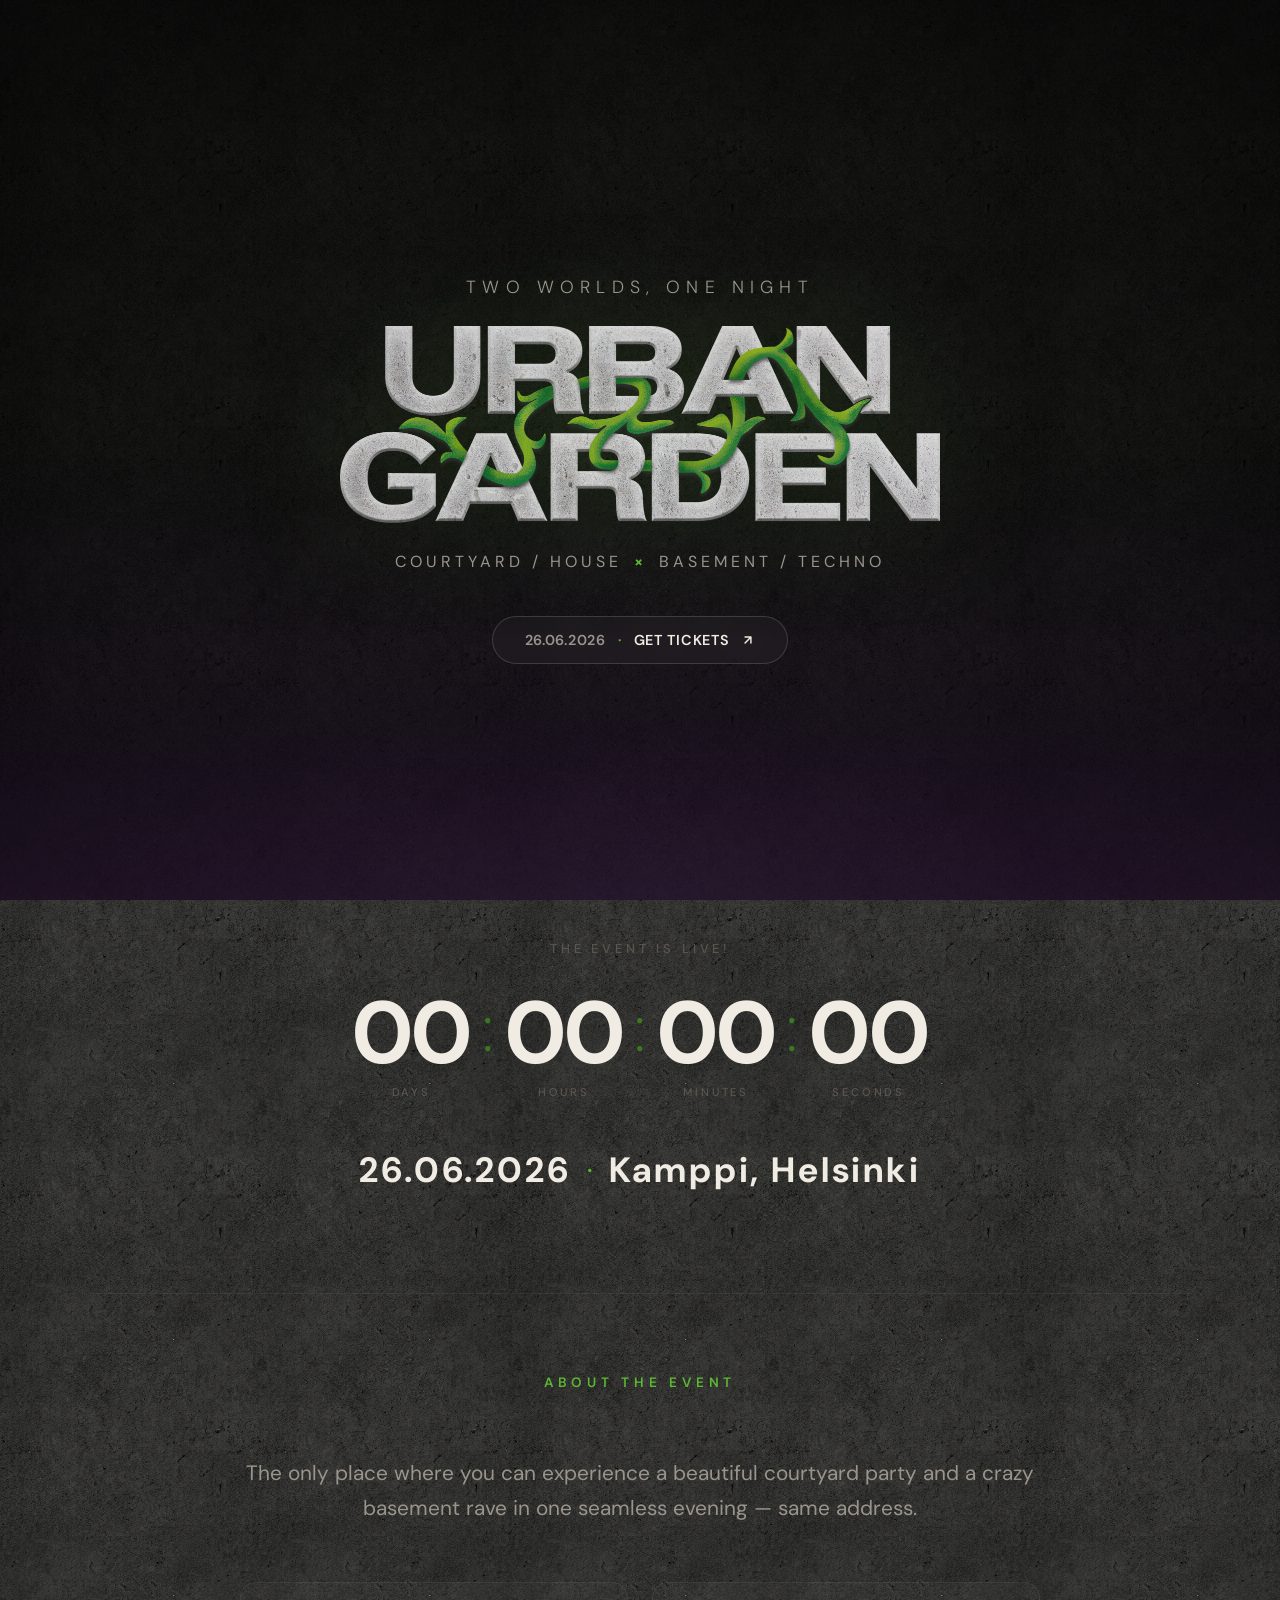
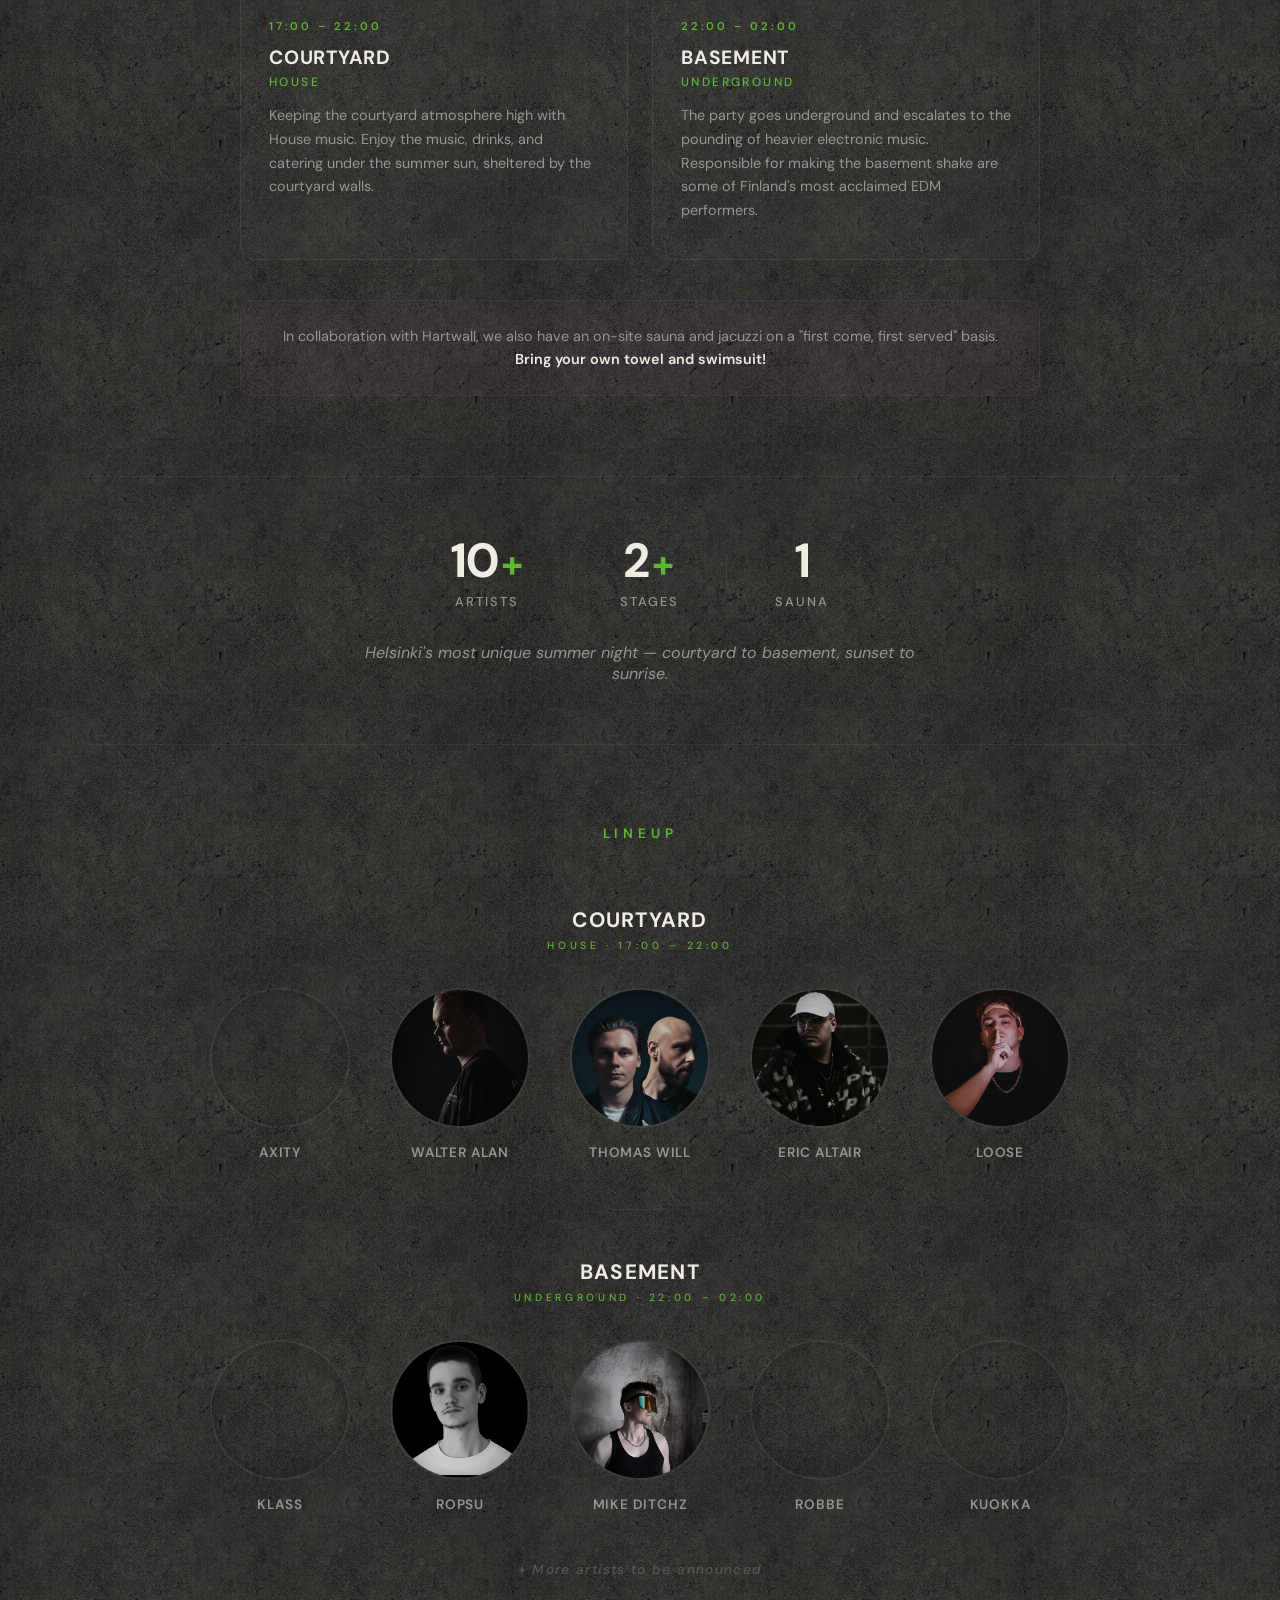
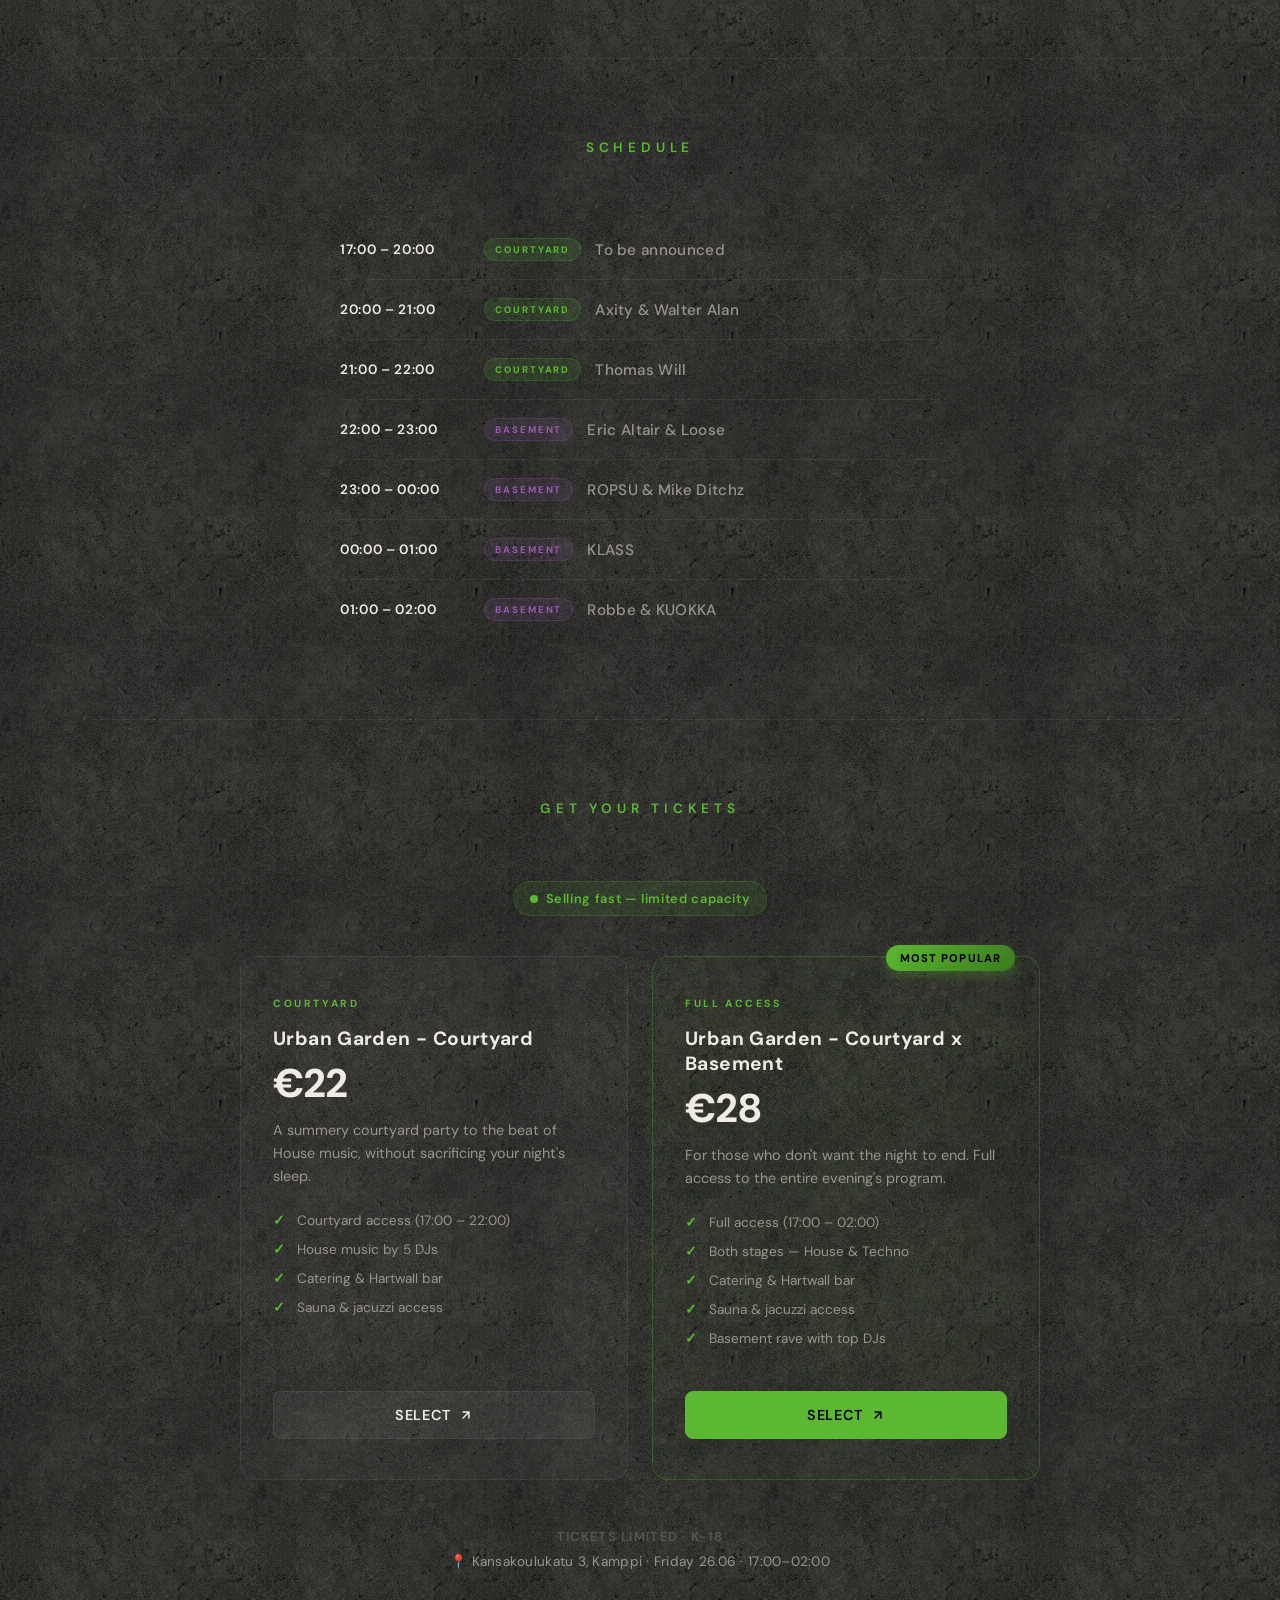
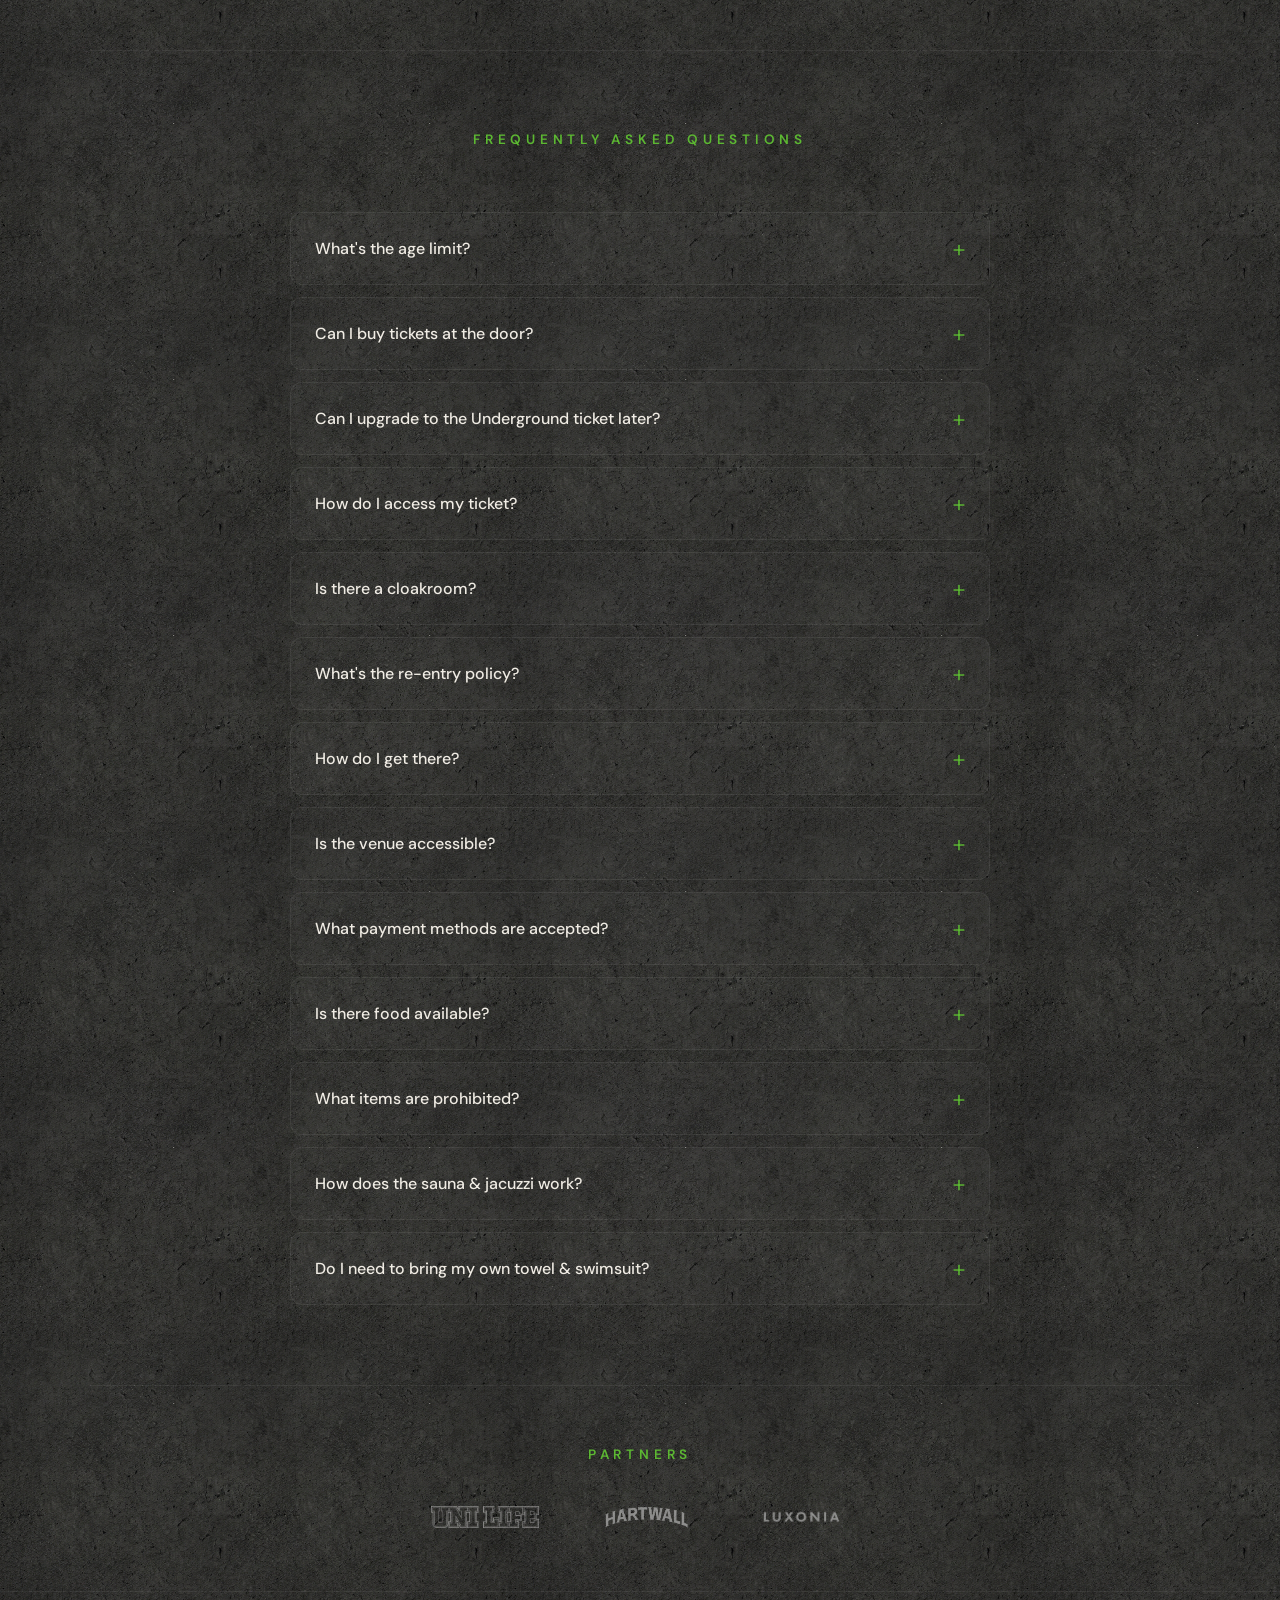
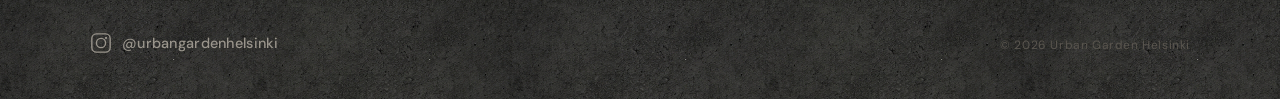
==== index.html @ 939cd540 "Initial commit before premortem fixes" ====
<!DOCTYPE html>
<html lang="en">
<head>
  <meta charset="UTF-8">
  <meta name="viewport" content="width=device-width, initial-scale=1.0">
  <title>Urban Garden — Two Worlds, One Night | 26.06.2026 Helsinki</title>
  <meta name="description" content="Urban Garden — Two Worlds, One Night. Courtyard House party 17–22 × Basement rave 22–02. Friday 26.06.2026 at Kansakoulukatu 3, Kamppi, Helsinki. Featuring Axity, Walter Alan, Thomas Will, Eric Altair, Loose, KLASS, ROPSU, Mike Ditchz, Robbe &amp; KUOKKA.">
  <meta property="og:title" content="Urban Garden — Two Worlds, One Night">
  <meta property="og:description" content="Courtyard/House × Basement/Techno. 26.06.2026 at Kamppi, Helsinki.">
  <meta property="og:type" content="website">
  <link rel="preconnect" href="https://fonts.googleapis.com">
  <link rel="preconnect" href="https://fonts.gstatic.com" crossorigin>
  <link href="https://fonts.googleapis.com/css2?family=DM+Sans:ital,opsz,wght@0,9..40,100..1000;1,9..40,100..1000&display=swap" rel="stylesheet">
  <link rel="stylesheet" href="style.css?v=3">

  <!-- Performance optimizations -->
  <link rel="preload" href="assets/concrete-bg.png" as="image">
  <link rel="preload" href="UG_Logo_Textured 1 (1).png" as="image">

  <!-- Structured Data for SEO -->
  <script type="application/ld+json">
  {
    "@context": "https://schema.org",
    "@type": "MusicEvent",
    "name": "Urban Garden — Two Worlds, One Night",
    "startDate": "2026-05-29T17:00:00+03:00",
    "endDate": "2026-05-30T02:00:00+03:00",
    "eventAttendanceMode": "https://schema.org/OfflineEventAttendanceMode",
    "eventStatus": "https://schema.org/EventScheduled",
    "location": {
      "@type": "Place",
      "name": "Kansakoulukatu 3",
      "address": {
        "@type": "PostalAddress",
        "streetAddress": "Kansakoulukatu 3",
        "addressLocality": "Helsinki",
        "addressRegion": "Kamppi",
        "addressCountry": "FI"
      }
    },
    "offers": [
      {
        "@type": "Offer",
        "name": "Urban Garden",
        "price": "22",
        "priceCurrency": "EUR",
        "url": "https://kide.app/events/c6dfbed1-1a3c-4cf2-b6fe-26ca9bd875d5",
        "availability": "https://schema.org/LimitedAvailability"
      },
      {
        "@type": "Offer",
        "name": "Urban Garden — Underground",
        "price": "28",
        "priceCurrency": "EUR",
        "url": "https://kide.app/events/c6dfbed1-1a3c-4cf2-b6fe-26ca9bd875d5",
        "availability": "https://schema.org/LimitedAvailability"
      }
    ],
    "performer": [
      {"@type": "MusicGroup", "name": "Axity"},
      {"@type": "MusicGroup", "name": "Walter Alan"},
      {"@type": "MusicGroup", "name": "Thomas Will"},
      {"@type": "MusicGroup", "name": "Eric Altair"},
      {"@type": "MusicGroup", "name": "Loose"},
      {"@type": "MusicGroup", "name": "KLASS"},
      {"@type": "MusicGroup", "name": "ROPSU"},
      {"@type": "MusicGroup", "name": "Mike Ditchz"},
      {"@type": "MusicGroup", "name": "Robbe"},
      {"@type": "MusicGroup", "name": "KUOKKA"}
    ]
  }
  </script>
</head>
<body>

  <a href="#tickets" class="top-announcement-bar" id="top-announcement-bar">
    <div class="announcement-content">
      <span class="announcement-badge">⚡ FLASH SALE</span>
      <span class="announcement-text"><span class="lang-en">Buy two, save €8! Ends in:</span><span class="lang-fi">Osta kaksi, säästä 8 €! Päättyy:</span> <span id="flash-countdown" class="flash-timer">00:00:00:00</span></span>
      <span class="announcement-arrow">➔</span>
    </div>
  </a>
  <!-- Sticky Navigation -->
  <nav class="sticky-nav" id="sticky-nav" aria-label="Main navigation">
    <div class="sticky-nav-inner">
      <div class="sticky-nav-links">
        <a href="#about" class="nav-link" data-section="about">
          <span class="lang-en">About</span><span class="lang-fi">Tapahtuma</span>
        </a>
        <a href="#lineup" class="nav-link" data-section="lineup">
          <span class="lang-en">Lineup</span><span class="lang-fi">Esiintyjät</span>
        </a>
        <a href="#schedule" class="nav-link" data-section="schedule">
          <span class="lang-en">Schedule</span><span class="lang-fi">Aikataulu</span>
        </a>
        <a href="#tickets" class="nav-link" data-section="tickets">
          <span class="lang-en">Tickets</span><span class="lang-fi">Liput</span>
        </a>
        <a href="#faq" class="nav-link" data-section="faq">
          <span class="lang-en">FAQ</span><span class="lang-fi">UKK</span>
        </a>
      </div>
      <div class="nav-actions" style="display: flex; gap: 16px; align-items: center;">
        <button id="lang-toggle" class="lang-toggle" aria-label="Toggle language" style="background: none; border: none; color: white; font-family: inherit; font-size: 14px; font-weight: bold; cursor: pointer; display: flex; gap: 4px;">
          <span class="lang-toggle-en">EN</span>
          <span class="lang-toggle-sep" style="color: var(--text-dim);">/</span>
          <span class="lang-toggle-fi" style="color: var(--text-secondary);">FI</span>
        </button>
        <a href="https://kide.app/events/c6dfbed1-1a3c-4cf2-b6fe-26ca9bd875d5" target="_blank" rel="noopener noreferrer" class="nav-cta" id="nav-cta">
          <span class="lang-en">Get Tickets</span><span class="lang-fi">Osta liput</span>
          <svg width="14" height="14" viewBox="0 0 24 24" fill="none" stroke="currentColor" stroke-width="2.5" stroke-linecap="round" stroke-linejoin="round"><path d="M7 17l9.2-9.2M17 17V7H7"/></svg>
        </a>
      </div>
    </div>
  </nav>

  <!-- Darkness overlay -->
  <div class="darkness-overlay" id="darkness-overlay"></div>

  <!-- Vignette overlay -->
  <div class="vignette" id="vignette-overlay"></div>

  <!-- Ambient vine particles -->
  <canvas id="vine-canvas"></canvas>

  <!-- Hero Section -->
  <section id="hero" class="section hero">
    <div class="hero-content">
      <p class="hero-tagline">Two Worlds, One Night</p>
      <img src="UG_Logo_Textured 1 (1).png" alt="Urban Garden" class="hero-logo" id="hero-logo" fetchpriority="high" decoding="async">
      <p class="hero-subtitle">Courtyard / House <span class="x-mark">×</span> Basement / Techno</p>
      <!-- Above-the-fold CTA -->
      <a href="https://kide.app/events/c6dfbed1-1a3c-4cf2-b6fe-26ca9bd875d5" target="_blank" rel="noopener noreferrer" class="hero-cta" id="hero-cta">
        <span class="hero-cta-date">26.06.2026</span>
        <span class="hero-cta-divider">·</span>
        <span>Get Tickets</span>
        <svg width="14" height="14" viewBox="0 0 24 24" fill="none" stroke="currentColor" stroke-width="2.5" stroke-linecap="round" stroke-linejoin="round"><path d="M7 17l9.2-9.2M17 17V7H7"/></svg>
      </a>
    </div>
  </section>

  <!-- Countdown Section -->
  <section id="countdown-section" class="section countdown-section">
    <div class="countdown-label">Doors open in</div>
    <div class="countdown" id="countdown">
      <div class="countdown-block">
        <span class="countdown-number" id="cd-days">00</span>
        <span class="countdown-unit">Days</span>
      </div>
      <div class="countdown-separator">:</div>
      <div class="countdown-block">
        <span class="countdown-number" id="cd-hours">00</span>
        <span class="countdown-unit">Hours</span>
      </div>
      <div class="countdown-separator">:</div>
      <div class="countdown-block">
        <span class="countdown-number" id="cd-minutes">00</span>
        <span class="countdown-unit">Minutes</span>
      </div>
      <div class="countdown-separator">:</div>
      <div class="countdown-block">
        <span class="countdown-number" id="cd-seconds">00</span>
        <span class="countdown-unit">Seconds</span>
      </div>
    </div>
    <div class="event-date-location">
      <span class="event-date">26.06.2026</span>
      <span class="event-dot">·</span>
      <span class="event-location">Kamppi, Helsinki</span>
    </div>
  </section>

  <!-- About Section -->
  <section id="about" class="section about-section">
    <h2 class="section-title"><span class="lang-en">About the Event</span><span class="lang-fi">Tapahtuma</span></h2>
    <div class="about-content">
      <p class="about-lead"><span class="lang-en">The only place where you can experience a beautiful courtyard party and a crazy basement rave in one seamless evening — same address.</span><span class="lang-fi">Ainoa paikka, jossa voit kokea kauniit sisäpihabileet ja hullut kellarireivit yhden saumattoman illan aikana — samassa osoitteessa.</span></p>
      <div class="about-blocks">
        <div class="about-block" id="about-courtyard">
          <div class="about-block-time">17:00 – 22:00</div>
          <h3 class="about-block-title"><span class="lang-en">Courtyard</span><span class="lang-fi">Sisäpiha</span> <span class="about-block-accent">House</span></h3>
          <p class="about-block-text"><span class="lang-en">Keeping the courtyard atmosphere high with House music. Enjoy the music, drinks, and catering under the summer sun, sheltered by the courtyard walls.</span><span class="lang-fi">Nostamme sisäpihan tunnelman kattoon House-musiikilla. Nauti musiikista, juomista ja ruoasta kesäauringon alla, sisäpihan seinien suojassa.</span></p>
        </div>
        <div class="about-block" id="about-basement">
          <div class="about-block-time">22:00 – 02:00</div>
          <h3 class="about-block-title"><span class="lang-en">Basement</span><span class="lang-fi">Kellari</span> <span class="about-block-accent">Underground</span></h3>
          <p class="about-block-text"><span class="lang-en">The party goes underground and escalates to the pounding of heavier electronic music. Responsible for making the basement shake are some of Finland's most acclaimed EDM performers.</span><span class="lang-fi">Juhlat siirtyvät maan alle ja kiihtyvät raskaamman elektronisen musiikin jytkeeseen. Kellarin tärisyttämisestä vastaavat eräät Suomen arvostetuimmista EDM-artisteista.</span></p>
        </div>
      </div>

      <div class="about-extra" id="about-sauna">
        <p class="about-extra-text"><span class="lang-en">In collaboration with Hartwall, we also have an on-site sauna and jacuzzi on a "first come, first served" basis. <strong>Bring your own towel and swimsuit!</strong></span><span class="lang-fi">Yhteistyössä Hartwallin kanssa tarjoamme myös saunan ja jacuzzin "first come, first served" -periaatteella. <strong>Ota oma pyyhe ja uimapuku mukaan!</strong></span></p>
      </div>
    </div>
  </section>

  <!-- Social Proof Stats -->
  <section id="social-proof" class="section social-proof-section">
    <div class="proof-stats">
      <div class="proof-stat">
        <span class="proof-stat-number" data-target="10">0</span>
        <span class="proof-stat-label">Artists</span>
      </div>
      <div class="proof-stat-divider"></div>
      <div class="proof-stat">
        <span class="proof-stat-number" data-target="2">0</span>
        <span class="proof-stat-label">Stages</span>
      </div>
      <div class="proof-stat-divider"></div>
      <div class="proof-stat">
        <span class="proof-stat-number" data-target="1">0</span>
        <span class="proof-stat-label">Sauna</span>
      </div>
    </div>
    <p class="proof-tagline">Helsinki's most unique summer night — courtyard to basement, sunset to sunrise.</p>
  </section>

  <!-- Lineup Section -->
  <section id="lineup" class="section lineup-section">
    <h2 class="section-title"><span class="lang-en">Lineup</span><span class="lang-fi">Esiintyjät</span></h2>

    <!-- Stage: Courtyard / House — 17:00–22:00 -->
    <div class="stage-block">
      <h3 class="stage-heading"><span class="lang-en">Courtyard</span><span class="lang-fi">Sisäpiha</span><span class="stage-genre-tag">House · 17:00 – 22:00</span></h3>
      <div class="artist-grid">
        <a href="https://open.spotify.com/artist/4TEOItM1eSa55pK44NiEhp?si=N0FtpejhRK6CRo4cJ-7mTg" target="_blank" rel="noopener noreferrer" class="artist-card" id="artist-axity">
          <div class="artist-photo-wrap">
            <img src="assets/AXITY 1.png" alt="Axity" class="artist-photo" loading="lazy" decoding="async">
          </div>
          <span class="artist-card-name">Axity</span>
        </a>
        <a href="https://open.spotify.com/artist/1QXPCz4ERtbszXTPji4sjl?si=w_RPzrPvS_6vCMgK_XWvkQ" target="_blank" rel="noopener noreferrer" class="artist-card" id="artist-walter">
          <div class="artist-photo-wrap">
            <img src="assets/WALTER_ALAN 1.png" alt="Walter Alan" class="artist-photo" loading="lazy" decoding="async">
          </div>
          <span class="artist-card-name">Walter Alan</span>
        </a>
        <a href="https://open.spotify.com/artist/3BSndMDvNNBCHSVjvxNqmV?si=07J2Ni9QQi2pjwEnmw64mA" target="_blank" rel="noopener noreferrer" class="artist-card" id="artist-thomas">
          <div class="artist-photo-wrap">
            <img src="assets/THOMAS_WILL 1.png" alt="Thomas Will" class="artist-photo" loading="lazy" decoding="async">
          </div>
          <span class="artist-card-name">Thomas Will</span>
        </a>
        <a href="https://open.spotify.com/artist/2WRQwi9gI05hpyKroFHnYL?si=-0JLNDCcRZiHVOYFjazrnQ" target="_blank" rel="noopener noreferrer" class="artist-card" id="artist-eric">
          <div class="artist-photo-wrap">
            <img src="assets/ERIC_ALTAIR 1.png" alt="Eric Altair" class="artist-photo" loading="lazy" decoding="async">
          </div>
          <span class="artist-card-name">Eric Altair</span>
        </a>
        <a href="https://open.spotify.com/artist/7ocpNpAnlCOeaJatjCXbRO?si=E9tjBalrRsSZbuC0TdspVQ" target="_blank" rel="noopener noreferrer" class="artist-card" id="artist-loose">
          <div class="artist-photo-wrap">
            <img src="assets/LOOSE 1.png" alt="Loose" class="artist-photo" loading="lazy" decoding="async">
          </div>
          <span class="artist-card-name">Loose</span>
        </a>
      </div>
    </div>

    <!-- Divider -->
    <div class="stage-divider"></div>

    <!-- Stage: Basement — 22:00–02:00 -->
    <div class="stage-block">
      <h3 class="stage-heading"><span class="lang-en">Basement</span><span class="lang-fi">Kellari</span><span class="stage-genre-tag">Underground · 22:00 – 02:00</span></h3>
      <div class="artist-grid">
        <a href="https://open.spotify.com/artist/3VEJezx56HYKPynA5EIcB9?si=WysdK8vRSe63Y4VFrK-zVA" target="_blank" rel="noopener noreferrer" class="artist-card" id="artist-klass">
          <div class="artist-photo-wrap">
            <img src="assets/KLASS (1) 1.png" alt="KLASS" class="artist-photo" loading="lazy" decoding="async">
          </div>
          <span class="artist-card-name">KLASS</span>
        </a>
        <a href="https://open.spotify.com/artist/7eIvLQZT0QSY7i6ElGjILg?si=NP_7KzQ3Q76xUO34SIHUoQ" target="_blank" rel="noopener noreferrer" class="artist-card" id="artist-ropsu">
          <div class="artist-photo-wrap">
            <img src="assets/ROPSU 1.png" alt="ROPSU" class="artist-photo" loading="lazy" decoding="async">
          </div>
          <span class="artist-card-name">ROPSU</span>
        </a>
        <a href="https://open.spotify.com/artist/6KQQGFJeMsYdVMog61Ykxh?si=fgSDrjb9QjC7dP1Ru8eQVw" target="_blank" rel="noopener noreferrer" class="artist-card" id="artist-mike">
          <div class="artist-photo-wrap">
            <img src="assets/MIKE_DITCHZ 1.png" alt="Mike Ditchz" class="artist-photo" loading="lazy" decoding="async">
          </div>
          <span class="artist-card-name">Mike Ditchz</span>
        </a>
        <a href="https://open.spotify.com/artist/58imfUscPVwuhuHt1MpBDA?si=3xNixI6UQ0ee9iMBF02Ehw" target="_blank" rel="noopener noreferrer" class="artist-card" id="artist-robbe">
          <div class="artist-photo-wrap">
            <img src="assets/ROBBE 1.png" alt="Robbe" class="artist-photo" loading="lazy" decoding="async">
          </div>
          <span class="artist-card-name">Robbe</span>
        </a>
        <a href="https://open.spotify.com/artist/6jFa0fLeBTANOdmD9171kE?si=nbVkMPWuSVyAEMSIN2QhoA" target="_blank" rel="noopener noreferrer" class="artist-card" id="artist-kuokka">
          <div class="artist-photo-wrap">
            <img src="assets/KUOKKA 1.png" alt="KUOKKA" class="artist-photo" loading="lazy" decoding="async">
          </div>
          <span class="artist-card-name">KUOKKA</span>
        </a>
      </div>
    </div>

    <p class="lineup-more">+ More artists to be announced</p>
  </section>

  <!-- Schedule Section -->
  <section id="schedule" class="section schedule-section">
    <h2 class="section-title"><span class="lang-en">Schedule</span><span class="lang-fi">Aikataulu</span></h2>
    <div class="schedule-timeline">
      <div class="schedule-item">
        <div class="schedule-time">17:00 – 20:00</div>
        <div class="schedule-info">
          <span class="schedule-stage courtyard-tag">Courtyard</span>
          <span class="schedule-artist">To be announced</span>
        </div>
      </div>
      <div class="schedule-item">
        <div class="schedule-time">20:00 – 21:00</div>
        <div class="schedule-info">
          <span class="schedule-stage courtyard-tag">Courtyard</span>
          <span class="schedule-artist">Axity &amp; Walter Alan</span>
        </div>
      </div>
      <div class="schedule-item">
        <div class="schedule-time">21:00 – 22:00</div>
        <div class="schedule-info">
          <span class="schedule-stage courtyard-tag">Courtyard</span>
          <span class="schedule-artist">Thomas Will</span>
        </div>
      </div>
      <div class="schedule-item">
        <div class="schedule-time">22:00 – 23:00</div>
        <div class="schedule-info">
          <span class="schedule-stage basement-tag">Basement</span>
          <span class="schedule-artist">Eric Altair &amp; Loose</span>
        </div>
      </div>
      <div class="schedule-item">
        <div class="schedule-time">23:00 – 00:00</div>
        <div class="schedule-info">
          <span class="schedule-stage basement-tag">Basement</span>
          <span class="schedule-artist">ROPSU &amp; Mike Ditchz</span>
        </div>
      </div>
      <div class="schedule-item">
        <div class="schedule-time">00:00 – 01:00</div>
        <div class="schedule-info">
          <span class="schedule-stage basement-tag">Basement</span>
          <span class="schedule-artist">KLASS</span>
        </div>
      </div>
      <div class="schedule-item">
        <div class="schedule-time">01:00 – 02:00</div>
        <div class="schedule-info">
          <span class="schedule-stage basement-tag">Basement</span>
          <span class="schedule-artist">Robbe &amp; KUOKKA</span>
        </div>
      </div>
    </div>
  </section>

  <!-- Tickets Section -->
  <section id="tickets" class="section tickets-section">
    <h2 class="section-title"><span class="lang-en">Get Your Tickets</span><span class="lang-fi">Osta liput</span></h2>
    <p class="tickets-urgency" id="tickets-urgency">
      <span class="urgency-dot"></span>
      Selling fast — limited capacity
    </p>

    <!-- Flash Sale Wrapper -->
    <div class="flash-sale-wrapper" style="max-width: 800px; margin: 0 auto 40px auto; border: 1px solid rgba(255, 59, 48, 0.6); border-radius: 20px; padding: 32px 24px; background: rgba(255, 59, 48, 0.03); text-align: center; position: relative; overflow: hidden;">
      <div style="position: absolute; top: 0; left: 0; right: 0; height: 4px; background: linear-gradient(90deg, #ff3b30, #ff9500); box-shadow: 0 0 15px #ff3b30;"></div>
      <h3 style="color: #ff3b30; font-size: 1.8rem; margin-bottom: 8px; font-weight: 800; letter-spacing: 0.05em; text-transform: uppercase; text-shadow: 0 0 20px rgba(255, 59, 48, 0.4);">⚡ Flash Sale ⚡</h3>
      <p style="color: var(--text-secondary); margin-bottom: 32px; font-size: 1rem; letter-spacing: 0.02em;">Ends Sunday Midnight! Grab a friend and secure your spot.</p>
      
      <div class="ticket-options" style="margin-bottom: 0; width: 100%;">
        <!-- Flash Ticket 1 -->
        <div class="ticket-card" style="border-color: rgba(255, 59, 48, 0.3); background: rgba(255, 59, 48, 0.02);">
          <div class="ticket-card-badge" style="background: rgba(255, 59, 48, 0.15); color: #ff3b30; border-color: rgba(255, 59, 48, 0.3);">2x Courtyard</div>
          <h3 class="ticket-card-title">FLASH SALE - Courtyard Duo</h3>
          <div class="ticket-card-price">€36</div>
          <p class="ticket-card-desc"><span class="lang-en">Buy two, save €8! 2x Courtyard tickets (17:00 – 22:00) for a discounted price.</span><span class="lang-fi">Osta kaksi, säästä 8 €! 2x Sisäpiha-lippua (17:00 – 22:00) alennettuun hintaan.</span></p>
          <ul class="ticket-features">
            <li><span class="lang-en">2x Courtyard access</span><span class="lang-fi">2x Pääsy sisäpihalle</span></li>
            <li><span class="lang-en">House music by 5 DJs</span><span class="lang-fi">House-musiikkia 5 DJ:ltä</span></li>
            <li><span class="lang-en">Sauna &amp; jacuzzi access</span><span class="lang-fi">Sauna &amp; jacuzzi vapaassa käytössä</span></li>
          </ul>
          <a href="https://kide.app/events/c6dfbed1-1a3c-4cf2-b6fe-26ca9bd875d5" target="_blank" rel="noopener noreferrer" class="ticket-card-btn" style="background: rgba(255, 59, 48, 0.1); color: #ff3b30; border-color: rgba(255, 59, 48, 0.3);">
            <span class="lang-en">Select</span><span class="lang-fi">Valitse</span>
            <svg width="14" height="14" viewBox="0 0 24 24" fill="none" stroke="currentColor" stroke-width="2.5" stroke-linecap="round" stroke-linejoin="round"><path d="M7 17l9.2-9.2M17 17V7H7"/></svg>
          </a>
        </div>
        
        <!-- Flash Ticket 2 -->
        <div class="ticket-card ticket-card--featured" style="border-color: #ff3b30; box-shadow: 0 8px 32px rgba(255, 59, 48, 0.15); background: rgba(255, 59, 48, 0.04);">
          <div class="ticket-card-ribbon" style="background: #ff3b30; color: white;"><span class="lang-en">Best Deal</span><span class="lang-fi">Paras diili</span></div>
          <div class="ticket-card-badge" style="background: rgba(255, 59, 48, 0.2); color: #ff3b30; border-color: rgba(255, 59, 48, 0.4);"><span class="lang-en">2x Full Access</span><span class="lang-fi">2x Koko ilta</span></div>
          <h3 class="ticket-card-title">FLASH SALE - Courtyard x Basement Duo</h3>
          <div class="ticket-card-price">€48</div>
          <p class="ticket-card-desc"><span class="lang-en">Buy two, save €8! The ultimate package. 2x Full Access tickets (17:00 – 02:00).</span><span class="lang-fi">Osta kaksi, säästä 8 €! Täydellinen paketti. 2x Koko illan lippua (17:00 – 02:00).</span></p>
          <ul class="ticket-features">
            <li><span class="lang-en">2x Full Access (Courtyard & Basement)</span><span class="lang-fi">2x Koko illan pääsy (Sisäpiha & Kellari)</span></li>
            <li><span class="lang-en">Both stages — House &amp; Techno</span><span class="lang-fi">Molemmat lavat — House &amp; Techno</span></li>
            <li><span class="lang-en">Sauna &amp; jacuzzi access</span><span class="lang-fi">Sauna &amp; jacuzzi vapaassa käytössä</span></li>
          </ul>
          <a href="https://kide.app/events/c6dfbed1-1a3c-4cf2-b6fe-26ca9bd875d5" target="_blank" rel="noopener noreferrer" class="ticket-card-btn ticket-card-btn--featured" style="background: #ff3b30; border-color: #ff3b30; color: white; box-shadow: 0 4px 16px rgba(255, 59, 48, 0.4);">
            <span class="lang-en">Select</span><span class="lang-fi">Valitse</span>
            <svg width="14" height="14" viewBox="0 0 24 24" fill="none" stroke="currentColor" stroke-width="2.5" stroke-linecap="round" stroke-linejoin="round"><path d="M7 17l9.2-9.2M17 17V7H7"/></svg>
          </a>
        </div>
      </div>
    </div>

    <!-- Standard Tickets -->
    <div class="ticket-options">
      <div class="ticket-card" id="ticket-garden">
        <div class="ticket-card-badge"><span class="lang-en">Courtyard</span><span class="lang-fi">Sisäpiha</span></div>
        <h3 class="ticket-card-title">Urban Garden - Courtyard</h3>
        <div class="ticket-card-price">€22</div>
        <p class="ticket-card-desc"><span class="lang-en">A summery courtyard party to the beat of House music, without sacrificing your night's sleep.</span><span class="lang-fi">Kesäiset sisäpihabileet House-musiikin tahtiin, yöunista tinkimättä.</span></p>
        <ul class="ticket-features">
          <li><span class="lang-en">Courtyard access (17:00 – 22:00)</span><span class="lang-fi">Pääsy sisäpihalle (17:00 – 22:00)</span></li>
          <li><span class="lang-en">House music by 5 DJs</span><span class="lang-fi">House-musiikkia 5 DJ:ltä</span></li>
          <li><span class="lang-en">Catering &amp; Hartwall bar</span><span class="lang-fi">Ruokaa &amp; Hartwall-baari</span></li>
          <li><span class="lang-en">Sauna &amp; jacuzzi access</span><span class="lang-fi">Sauna &amp; jacuzzi vapaassa käytössä</span></li>
        </ul>
        <a href="https://kide.app/events/c6dfbed1-1a3c-4cf2-b6fe-26ca9bd875d5" target="_blank" rel="noopener noreferrer" class="ticket-card-btn">
          <span class="lang-en">Select</span><span class="lang-fi">Valitse</span>
          <svg width="14" height="14" viewBox="0 0 24 24" fill="none" stroke="currentColor" stroke-width="2.5" stroke-linecap="round" stroke-linejoin="round"><path d="M7 17l9.2-9.2M17 17V7H7"/></svg>
        </a>
      </div>
      <div class="ticket-card ticket-card--featured" id="ticket-underground">
        <div class="ticket-card-ribbon"><span class="lang-en">Most Popular</span><span class="lang-fi">Suosituin</span></div>
        <div class="ticket-card-badge"><span class="lang-en">Full Access</span><span class="lang-fi">Koko ilta</span></div>
        <h3 class="ticket-card-title">Urban Garden - Courtyard x Basement</h3>
        <div class="ticket-card-price">€28</div>
        <p class="ticket-card-desc"><span class="lang-en">For those who don't want the night to end. Full access to the entire evening's program.</span><span class="lang-fi">Niille, jotka eivät halua illan päättyvän. Täysi pääsy koko illan ohjelmaan.</span></p>
        <ul class="ticket-features">
          <li><span class="lang-en">Full access (17:00 – 02:00)</span><span class="lang-fi">Koko illan pääsy (17:00 – 02:00)</span></li>
          <li><span class="lang-en">Both stages — House &amp; Techno</span><span class="lang-fi">Molemmat lavat — House &amp; Techno</span></li>
          <li><span class="lang-en">Catering &amp; Hartwall bar</span><span class="lang-fi">Ruokaa &amp; Hartwall-baari</span></li>
          <li><span class="lang-en">Sauna &amp; jacuzzi access</span><span class="lang-fi">Sauna &amp; jacuzzi vapaassa käytössä</span></li>
          <li><span class="lang-en">Basement rave with top DJs</span><span class="lang-fi">Kellarireivit huippu-DJ:den tahtiin</span></li>
        </ul>
        <a href="https://kide.app/events/c6dfbed1-1a3c-4cf2-b6fe-26ca9bd875d5" target="_blank" rel="noopener noreferrer" class="ticket-card-btn ticket-card-btn--featured">
          <span class="lang-en">Select</span><span class="lang-fi">Valitse</span>
          <svg width="14" height="14" viewBox="0 0 24 24" fill="none" stroke="currentColor" stroke-width="2.5" stroke-linecap="round" stroke-linejoin="round"><path d="M7 17l9.2-9.2M17 17V7H7"/></svg>
        </a>
      </div>
    </div>

    <div class="ticket-notes">
      <p class="ticket-note">Tickets limited · K-18</p>
      <p class="ticket-venue">📍 Kansakoulukatu 3, Kamppi · Friday 26.06 · 17:00–02:00</p>
    </div>
  </section>

  <!-- FAQ Section -->
  <section id="faq" class="section faq-section">
    <h2 class="section-title"><span class="lang-en">Frequently Asked Questions</span><span class="lang-fi">Usein Kysytyt Kysymykset</span></h2>
    <div class="faq-list" id="faq-list">
      
      <!-- Tickets & Entry -->
      <div class="faq-item">
        <button class="faq-question" aria-expanded="false">
          <span><span class="lang-en">What's the age limit?</span><span class="lang-fi">Mikä on ikäraja?</span></span>
          <span class="faq-icon">+</span>
        </button>
        <div class="faq-answer">
          <p><span class="lang-en">The event is strictly 18+ only. No exceptions. A valid photo ID is required at the door.</span><span class="lang-fi">Tapahtuma on tiukasti K-18. Ei poikkeuksia. Voimassa oleva kuvallinen henkilöllisyystodistus vaaditaan ovella.</span></p>
        </div>
      </div>
      
      <div class="faq-item">
        <button class="faq-question" aria-expanded="false">
          <span><span class="lang-en">Can I buy tickets at the door?</span><span class="lang-fi">Voinko ostaa lippuja ovelta?</span></span>
          <span class="faq-icon">+</span>
        </button>
        <div class="faq-answer">
          <p><span class="lang-en">Grab yours on the Kide app — it works all night, even if you're already at the door!</span><span class="lang-fi">Hanki omasi Kide.appista — lipunmyynti on auki koko yön, vaikka olisit jo ovella!</span></p>
        </div>
      </div>
      
      <div class="faq-item">
        <button class="faq-question" aria-expanded="false">
          <span><span class="lang-en">Can I upgrade to the Underground ticket later?</span><span class="lang-fi">Voinko päivittää lipun myöhemmin Koko illan lippuun?</span></span>
          <span class="faq-icon">+</span>
        </button>
        <div class="faq-answer">
          <p><span class="lang-en">Want to go deeper? Upgrades are available on the day if tickets remain, so don't wait too long.</span><span class="lang-fi">Haluatko jatkaa iltaa? Päivityksiä on saatavilla tapahtumapäivänä jos lippuja on jäljellä, joten älä odota liian pitkään.</span></p>
        </div>
      </div>
      
      <div class="faq-item">
        <button class="faq-question" aria-expanded="false">
          <span><span class="lang-en">How do I access my ticket?</span><span class="lang-fi">Miten löydän lippuni?</span></span>
          <span class="faq-icon">+</span>
        </button>
        <div class="faq-answer">
          <p><span class="lang-en">Your ticket lives in the Kide app as a mobile QR code — no app, no entry.</span><span class="lang-fi">Lippusi löytyy Kide.appista mobiilina QR-koodina — ei sovellusta, ei sisäänpääsyä.</span></p>
        </div>
      </div>

      <!-- Venue & Logistics -->
      <div class="faq-item">
        <button class="faq-question" aria-expanded="false">
          <span><span class="lang-en">Is there a cloakroom?</span><span class="lang-fi">Onko narikkaa?</span></span>
          <span class="faq-icon">+</span>
        </button>
        <div class="faq-answer">
          <p><span class="lang-en">Yes, the cloakroom fee is €2. It's mandatory for the basement area, but optional if you only stay in the courtyard.</span><span class="lang-fi">Kyllä, narikkamaksu on 2 €. Se on pakollinen kellariin mentäessä, mutta vapaaehtoinen jos pysyt vain sisäpihalla.</span></p>
        </div>
      </div>
      
      <div class="faq-item">
        <button class="faq-question" aria-expanded="false">
          <span><span class="lang-en">What's the re-entry policy?</span><span class="lang-fi">Pääseekö alueelta poistumaan välissä?</span></span>
          <span class="faq-icon">+</span>
        </button>
        <div class="faq-answer">
          <p><span class="lang-en">You'll get a wristband at the door, so feel free to step out and come back.</span><span class="lang-fi">Saat ovella rannekkeen, joten voit poistua alueelta ja tulla takaisin.</span></p>
        </div>
      </div>
      
      <div class="faq-item">
        <button class="faq-question" aria-expanded="false">
          <span><span class="lang-en">How do I get there?</span><span class="lang-fi">Miten pääsen paikalle?</span></span>
          <span class="faq-icon">+</span>
        </button>
        <div class="faq-answer">
          <p><span class="lang-en">We're at Kansakoulukatu 3, right in Kamppi — easy to reach by metro, bus, tram, or foot. No excuses.</span><span class="lang-fi">Olemme osoitteessa Kansakoulukatu 3, aivan Kampissa — helppo saapua metrolla, bussilla, ratikalla tai kävellen.</span></p>
        </div>
      </div>
      
      <div class="faq-item">
        <button class="faq-question" aria-expanded="false">
          <span><span class="lang-en">Is the venue accessible?</span><span class="lang-fi">Onko tila esteetön?</span></span>
          <span class="faq-icon">+</span>
        </button>
        <div class="faq-answer">
          <p><span class="lang-en">Yes, the venue is fully accessible.</span><span class="lang-fi">Kyllä, tapahtumapaikka on täysin esteetön.</span></p>
        </div>
      </div>

      <!-- At the Event -->
      <div class="faq-item">
        <button class="faq-question" aria-expanded="false">
          <span><span class="lang-en">What payment methods are accepted?</span><span class="lang-fi">Mitkä maksutavat käyvät?</span></span>
          <span class="faq-icon">+</span>
        </button>
        <div class="faq-answer">
          <p><span class="lang-en">Card and cash both work at the bar.</span><span class="lang-fi">Sekä kortti että käteinen käyvät baarissa.</span></p>
        </div>
      </div>
      
      <div class="faq-item">
        <button class="faq-question" aria-expanded="false">
          <span><span class="lang-en">Is there food available?</span><span class="lang-fi">Onko ruokaa saatavilla?</span></span>
          <span class="faq-icon">+</span>
        </button>
        <div class="faq-answer">
          <p><span class="lang-en">Yes, there's food! We'll be announcing our food vendor soon — stay tuned.</span><span class="lang-fi">Kyllä, ruokaa on! Julkistamme ruokamyyjän pian — pysy kuulolla.</span></p>
        </div>
      </div>
      
      <div class="faq-item">
        <button class="faq-question" aria-expanded="false">
          <span><span class="lang-en">What items are prohibited?</span><span class="lang-fi">Mitä ei saa tuoda sisään?</span></span>
          <span class="faq-icon">+</span>
        </button>
        <div class="faq-answer">
          <p><span class="lang-en">Leave the outside drinks, weapons, sharp objects, professional cameras, and illegal substances at home. You know the drill. Read more <a href="https://help.livenation.fi/hc/fi/articles/12603033896977-Mit%C3%A4-saan-tuoda-konserttiin-ja-mit%C3%A4-en" target="_blank" rel="noopener noreferrer">here</a>.</span><span class="lang-fi">Jätä omat juomat, aseet, teräaseet, ammattilaiskamerat ja laittomat aineet kotiin. Tiedät kyllä. Lue lisää <a href="https://help.livenation.fi/hc/fi/articles/12603033896977-Mit%C3%A4-saan-tuoda-konserttiin-ja-mit%C3%A4-en" target="_blank" rel="noopener noreferrer">täältä</a>.</span></p>
        </div>
      </div>

      <!-- Sauna & Jacuzzi -->
      <div class="faq-item">
        <button class="faq-question" aria-expanded="false">
          <span><span class="lang-en">How does the sauna &amp; jacuzzi work?</span><span class="lang-fi">Miten sauna &amp; jacuzzi toimii?</span></span>
          <span class="faq-icon">+</span>
        </button>
        <div class="faq-answer">
          <p><span class="lang-en">First come, first served — no booking needed, just show up.</span><span class="lang-fi">"First come, first served" -periaatteella — ei vaadi varausta.</span></p>
        </div>
      </div>
      
      <div class="faq-item">
        <button class="faq-question" aria-expanded="false">
          <span><span class="lang-en">Do I need to bring my own towel &amp; swimsuit?</span><span class="lang-fi">Pitääkö tuoda oma pyyhe ja uikkarit?</span></span>
          <span class="faq-icon">+</span>
        </button>
        <div class="faq-answer">
          <p><span class="lang-en">Yes. Pack your own towel and swimwear, we won't be providing either!</span><span class="lang-fi">Kyllä. Pakkaa mukaan oma pyyhe ja uimapuku, meiltä ei löydy kumpaakaan!</span></p>
        </div>
      </div>

    </div>
  </section>

  <!-- Partners Section -->
  <section id="partners" class="section partners-section">
    <h2 class="section-title section-title--small">Partners</h2>
    <div class="partner-logos">
      <img src="logos/Group 5.png" alt="Uni Life" class="partner-logo" id="logo-unilife">
      <img src="logos/HARTWALL-LOGO-NEGA_cropped_2000x 1.png" alt="Hartwall" class="partner-logo" id="logo-hartwall">
      <img src="logos/Group 8.png" alt="Luxonia" class="partner-logo" id="logo-luxonia">
    </div>
  </section>

  <!-- Footer -->
  <footer class="footer">
    <div class="footer-inner">
      <div class="footer-social">
        <a href="https://instagram.com/urbangardenhelsinki" target="_blank" rel="noopener noreferrer" class="social-link" id="instagram-link">
          <svg width="22" height="22" viewBox="0 0 24 24" fill="none" stroke="currentColor" stroke-width="1.5" stroke-linecap="round" stroke-linejoin="round">
            <rect x="2" y="2" width="20" height="20" rx="5" ry="5"/>
            <circle cx="12" cy="12" r="5"/>
            <circle cx="17.5" cy="6.5" r="1.2" fill="currentColor" stroke="none"/>
          </svg>
          <span>@urbangardenhelsinki</span>
        </a>
      </div>
      <p class="footer-copy">© 2026 Urban Garden Helsinki</p>
    </div>
  </footer>

  <!-- Floating Bottom CTA (Mobile + Desktop) -->
  <div class="floating-cta" id="floating-cta" aria-hidden="true">
    <div class="floating-cta-inner">
      <div class="floating-cta-info">
        <span class="floating-cta-title">Urban Garden</span>
        <span class="floating-cta-sub">29.05 · from €22</span>
      </div>
      <a href="https://kide.app/events/c6dfbed1-1a3c-4cf2-b6fe-26ca9bd875d5" target="_blank" rel="noopener noreferrer" class="floating-cta-btn" id="floating-cta-btn">
        Get Tickets
        <svg width="14" height="14" viewBox="0 0 24 24" fill="none" stroke="currentColor" stroke-width="2.5" stroke-linecap="round" stroke-linejoin="round"><path d="M7 17l9.2-9.2M17 17V7H7"/></svg>
      </a>
    </div>
  </div>

  <script src="script.js?v=3"></script>
</body>
</html>
---- style.css ----
/* ========================================
   Urban Garden — Event Page Styles
   ======================================== */

/* --- Reset & Base --- */
*, *::before, *::after {
  margin: 0;
  padding: 0;
  box-sizing: border-box;
}

:root {
  --bg-dark: #0e0e0e;
  --bg-section: #131313;
  --bg-card: #1a1a1a;
  --text-primary: #f0ece4;
  --text-secondary: #9a958c;
  --text-dim: #5a564f;
  --accent-green: #5cb832;
  --accent-green-light: #7ed957;
  --accent-green-dark: #3a7a1e;
  --accent-vine: #4da52a;
  --accent-purple: #9b59b6;
  --accent-purple-deep: #6a1b8a;
  --border-subtle: rgba(255,255,255,0.06);
  --font: 'DM Sans', -apple-system, BlinkMacSystemFont, sans-serif;
  
  /* Safe area insets for mobile */
  --sat: env(safe-area-inset-top);
  --sab: env(safe-area-inset-bottom);
}

/* =====================
   LOCALIZATION
   ===================== */
body.lang-fi .lang-en { display: none !important; }
body:not(.lang-fi) .lang-fi { display: none !important; }

html {
  scroll-behavior: smooth;
  font-size: 16px;
}

body {
  font-family: var(--font);
  background: var(--bg-dark);
  background-image: url('assets/concrete-bg.png');
  background-repeat: repeat;
  background-size: 512px 512px;
  color: var(--text-primary);
  overflow-x: hidden;
  -webkit-font-smoothing: antialiased;
  -moz-osx-font-smoothing: grayscale;
  position: relative;
}

/* Darkness overlay — hardcoded at 0.55 */
.darkness-overlay {
  position: fixed;
  inset: 0;
  background: rgba(0, 0, 0, 0.55);
  pointer-events: none;
  z-index: 0;
  transform: translateZ(0);
}

/* Vignette overlay — hardcoded at 0.70 */
.vignette {
  position: fixed;
  inset: 0;
  background: radial-gradient(
    ellipse 70% 60% at 50% 50%,
    transparent 0%,
    rgba(0, 0, 0, 0.21) 60%,
    rgba(0, 0, 0, 0.49) 100%
  );
  pointer-events: none;
  z-index: 0;
  transform: translateZ(0);
}

/* Purple glow from bottom — hardcoded at 0.25 */
body::before {
  content: '';
  position: fixed;
  bottom: 0;
  left: 0;
  right: 0;
  height: 70vh;
  background: radial-gradient(
    ellipse 120% 60% at 50% 100%,
    rgba(155, 89, 182, 0.25) 0%,
    rgba(106, 27, 138, 0.15) 30%,
    rgba(80, 20, 110, 0.08) 50%,
    transparent 80%
  );
  pointer-events: none;
  z-index: 0;
  transform: translateZ(0);
}

/* Secondary softer purple ambient layer */
body::after {
  content: '';
  position: fixed;
  bottom: 0;
  left: 0;
  right: 0;
  height: 50vh;
  background: linear-gradient(
    to top,
    rgba(160, 80, 200, 0.12) 0%,
    rgba(130, 50, 170, 0.06) 40%,
    transparent 100%
  );
  pointer-events: none;
  z-index: 0;
  transform: translateZ(0);
}

/* --- Canvas Background --- */
#vine-canvas {
  position: fixed;
  top: 0;
  left: 0;
  width: 100%;
  height: 100%;
  pointer-events: none;
  z-index: 0;
  opacity: 0.35;
  transform: translateZ(0);
}

/* --- Section Base --- */
.section {
  position: relative;
  z-index: 1;
  padding: 100px 24px;
  max-width: 1100px;
  margin: 0 auto;
}

/* =====================
   FLASH SALE ANNOUNCEMENT
   ===================== */
.top-announcement-bar {
  display: flex;
  align-items: center;
  justify-content: center;
  position: fixed;
  top: 0;
  left: 0;
  width: 100%;
  height: 40px;
  background: linear-gradient(90deg, #ff3b30, #ff9500);
  color: white;
  z-index: 1000;
  text-decoration: none;
  font-family: 'DM Sans', sans-serif;
  font-size: 13px;
  font-weight: 600;
  transition: transform 0.2s ease, opacity 0.3s ease;
  box-shadow: 0 2px 10px rgba(255, 59, 48, 0.3);
}

.top-announcement-bar:hover {
  filter: brightness(1.1);
}

.announcement-content {
  display: flex;
  align-items: center;
  gap: 12px;
}

.announcement-badge {
  background: rgba(255,255,255,0.2);
  padding: 2px 8px;
  border-radius: 4px;
  font-weight: 800;
  font-size: 11px;
}

.flash-timer {
  font-variant-numeric: tabular-nums;
  font-family: monospace;
  font-size: 14px;
  margin-left: 4px;
  background: rgba(0,0,0,0.2);
  padding: 2px 6px;
  border-radius: 4px;
}

body.has-flash-sale .sticky-nav {
  top: 40px;
}

/* =====================
   STICKY NAV
   ===================== */
.sticky-nav {
  position: fixed;
  top: 0;
  left: 0;
  width: 100%;
  z-index: 100;
  background: rgba(14, 14, 14, 0.75);
  backdrop-filter: blur(12px);
  -webkit-backdrop-filter: blur(12px);
  border-bottom: 1px solid var(--border-subtle);
  transform: translateY(-100%) translateZ(0);
  transition: transform 0.4s cubic-bezier(0.16, 1, 0.3, 1);
  padding-top: var(--sat);
  will-change: transform;
}

.sticky-nav.visible {
  transform: translateY(0) translateZ(0);
}

.sticky-nav-inner {
  max-width: 1100px;
  margin: 0 auto;
  padding: 16px 24px;
  display: flex;
  align-items: center;
  justify-content: space-between;
}

.sticky-nav-links {
  display: flex;
  gap: 32px;
}

.nav-link {
  color: var(--text-secondary);
  text-decoration: none;
  font-size: 0.85rem;
  font-weight: 500;
  letter-spacing: 0.1em;
  text-transform: uppercase;
  transition: color 0.3s ease;
  position: relative;
}

.nav-link:hover, .nav-link.active {
  color: var(--text-primary);
}

.nav-link.active::after {
  content: '';
  position: absolute;
  bottom: -6px;
  left: 0;
  width: 100%;
  height: 2px;
  background: var(--accent-green);
  border-radius: 2px;
}

.nav-cta {
  display: inline-flex;
  align-items: center;
  gap: 8px;
  background: var(--accent-green);
  color: #0e0e0e;
  text-decoration: none;
  padding: 10px 24px;
  border-radius: 40px;
  font-size: 0.8rem;
  font-weight: 700;
  letter-spacing: 0.05em;
  text-transform: uppercase;
  transition: all 0.3s ease;
}

.nav-cta:hover {
  background: var(--accent-green-light);
  transform: translateY(-1px);
}

/* =====================
   HERO
   ===================== */
.hero {
  min-height: 100vh;
  display: flex;
  align-items: center;
  justify-content: center;
  text-align: center;
  padding-top: 80px;
  padding-bottom: 40px;
}

.hero-content {
  display: flex;
  flex-direction: column;
  align-items: center;
  gap: 28px;
}

.hero-tagline {
  font-size: clamp(0.85rem, 2vw, 1.1rem);
  font-weight: 300;
  letter-spacing: 0.35em;
  text-transform: uppercase;
  color: var(--text-secondary);
  opacity: 0;
  animation: fadeSlideUp 1s 0.3s ease forwards;
}

.hero-logo {
  width: min(85vw, 600px);
  height: auto;
  filter: drop-shadow(0 0 60px rgba(92, 184, 50, 0.15));
  opacity: 0;
  animation: fadeScaleIn 1.2s 0.6s ease forwards;
}

.hero-subtitle {
  font-size: clamp(0.8rem, 1.8vw, 1rem);
  font-weight: 400;
  letter-spacing: 0.25em;
  text-transform: uppercase;
  color: var(--text-secondary);
  opacity: 0;
  animation: fadeSlideUp 1s 1s ease forwards;
}

.x-mark {
  color: var(--accent-green);
  font-weight: 700;
  margin: 0 4px;
}

/* Hero CTA */
.hero-cta {
  display: inline-flex;
  align-items: center;
  gap: 12px;
  margin-top: 16px;
  padding: 14px 32px;
  border: 1px solid rgba(255, 255, 255, 0.15);
  background: rgba(255, 255, 255, 0.03);
  backdrop-filter: blur(8px);
  color: var(--text-primary);
  text-decoration: none;
  border-radius: 40px;
  font-size: 0.9rem;
  font-weight: 600;
  letter-spacing: 0.05em;
  text-transform: uppercase;
  transition: all 0.3s ease;
  opacity: 0;
  animation: fadeSlideUp 1s 1.3s ease forwards;
}

.hero-cta-date {
  color: var(--text-secondary);
}

.hero-cta-divider {
  color: var(--accent-green);
}

.hero-cta:hover {
  background: rgba(255, 255, 255, 0.08);
  border-color: rgba(92, 184, 50, 0.4);
  transform: translateY(-2px);
  box-shadow: 0 10px 30px rgba(92, 184, 50, 0.1);
}

.hero-cta:hover svg {
  transform: translateX(3px);
  color: var(--accent-green);
}

.hero-cta svg {
  transition: all 0.3s ease;
}

/* =====================
   COUNTDOWN
   ===================== */
.countdown-section {
  text-align: center;
  padding-top: 40px;
  padding-bottom: 100px;
}

.countdown-label {
  font-size: 0.8rem;
  font-weight: 500;
  letter-spacing: 0.3em;
  text-transform: uppercase;
  color: var(--text-dim);
  margin-bottom: 32px;
}

.countdown {
  display: flex;
  align-items: center;
  justify-content: center;
  gap: 12px;
  flex-wrap: wrap;
}

.countdown-block {
  display: flex;
  flex-direction: column;
  align-items: center;
  gap: 8px;
  min-width: 90px;
}

.countdown-number {
  font-size: clamp(3rem, 8vw, 5.5rem);
  font-weight: 700;
  line-height: 1;
  letter-spacing: -0.02em;
  color: var(--text-primary);
  font-variant-numeric: tabular-nums;
  position: relative;
}

.countdown-unit {
  font-size: 0.7rem;
  font-weight: 500;
  letter-spacing: 0.25em;
  text-transform: uppercase;
  color: var(--text-dim);
}

.countdown-separator {
  font-size: clamp(2rem, 6vw, 4rem);
  font-weight: 200;
  color: var(--accent-green-dark);
  line-height: 1;
  padding-bottom: 28px;
}

.event-date-location {
  margin-top: 48px;
  display: flex;
  align-items: center;
  justify-content: center;
  gap: 16px;
  flex-wrap: wrap;
}

.event-date {
  font-size: clamp(1.4rem, 3.5vw, 2.2rem);
  font-weight: 700;
  letter-spacing: 0.08em;
  color: var(--text-primary);
}

.event-dot {
  font-size: 1.8rem;
  color: var(--accent-green);
  line-height: 1;
}

.event-location {
  font-size: clamp(1.4rem, 3.5vw, 2.2rem);
  font-weight: 700;
  letter-spacing: 0.08em;
  color: var(--text-primary);
}

/* =====================
   ABOUT
   ===================== */
.about-section {
  padding-top: 80px;
  padding-bottom: 80px;
  border-top: 1px solid var(--border-subtle);
}

.about-content {
  max-width: 800px;
  margin: 0 auto;
}

.about-lead {
  font-size: clamp(1.05rem, 2.2vw, 1.3rem);
  font-weight: 400;
  line-height: 1.7;
  color: var(--text-secondary);
  text-align: center;
  margin-bottom: 56px;
}

.about-blocks {
  display: grid;
  grid-template-columns: repeat(2, 1fr);
  gap: 24px;
  margin-bottom: 40px;
}

.about-block {
  background: rgba(255,255,255,0.025);
  border: 1px solid var(--border-subtle);
  border-radius: 16px;
  padding: 36px 28px;
  transition: border-color 0.4s ease, transform 0.3s ease;
}

.about-block:hover {
  border-color: rgba(92, 184, 50, 0.15);
  transform: translateY(-3px);
}

.about-block-time {
  font-size: 0.7rem;
  font-weight: 600;
  letter-spacing: 0.25em;
  text-transform: uppercase;
  color: var(--accent-green);
  margin-bottom: 12px;
}

.about-block-title {
  font-size: 1.2rem;
  font-weight: 700;
  letter-spacing: 0.04em;
  text-transform: uppercase;
  color: var(--text-primary);
  margin-bottom: 14px;
}

.about-block-accent {
  color: var(--accent-green);
  font-weight: 500;
  font-size: 0.75rem;
  letter-spacing: 0.2em;
  display: block;
  margin-top: 4px;
}

.about-block-text {
  font-size: 0.9rem;
  font-weight: 400;
  line-height: 1.65;
  color: var(--text-secondary);
}

.about-extra {
  background: rgba(155, 89, 182, 0.06);
  border: 1px solid rgba(155, 89, 182, 0.12);
  border-radius: 12px;
  padding: 24px 28px;
  text-align: center;
}

.about-extra-text {
  font-size: 0.9rem;
  font-weight: 400;
  line-height: 1.6;
  color: var(--text-secondary);
}

.about-extra-text strong {
  color: var(--text-primary);
  font-weight: 600;
}

/* =====================
   SOCIAL PROOF STATS
   ===================== */
.social-proof-section {
  padding-top: 60px;
  padding-bottom: 60px;
  border-top: 1px solid var(--border-subtle);
  text-align: center;
}

.proof-stats {
  display: flex;
  align-items: center;
  justify-content: center;
  gap: 48px;
  margin-bottom: 32px;
  flex-wrap: wrap;
}

.proof-stat {
  display: flex;
  flex-direction: column;
  align-items: center;
  gap: 8px;
}

.proof-stat-number {
  font-size: clamp(2rem, 4vw, 3rem);
  font-weight: 700;
  color: var(--text-primary);
  line-height: 1;
}

.proof-stat-number::after {
  content: '+';
  color: var(--accent-green);
  font-size: 0.8em;
  margin-left: 2px;
}

/* For the '1 Sauna' stat, hide the + */
.proof-stat:last-child .proof-stat-number::after {
  display: none;
}

.proof-stat-label {
  font-size: 0.8rem;
  font-weight: 500;
  letter-spacing: 0.15em;
  text-transform: uppercase;
  color: var(--text-secondary);
}

.proof-stat-divider {
  width: 1px;
  height: 40px;
  background: var(--border-subtle);
}

.proof-tagline {
  font-size: 1rem;
  font-style: italic;
  color: var(--text-secondary);
  max-width: 600px;
  margin: 0 auto;
}

/* =====================
   LINEUP
   ===================== */
.lineup-section {
  padding-top: 80px;
  padding-bottom: 80px;
  border-top: 1px solid var(--border-subtle);
}

.section-title {
  font-size: clamp(0.75rem, 1.5vw, 0.85rem);
  font-weight: 600;
  letter-spacing: 0.35em;
  text-transform: uppercase;
  color: var(--accent-green);
  text-align: center;
  margin-bottom: 64px;
}

.section-title--small {
  margin-bottom: 40px;
}

/* Stage blocks */
.stage-block {
  margin-bottom: 16px;
}

.stage-heading {
  font-size: 1.3rem;
  font-weight: 700;
  letter-spacing: 0.06em;
  text-transform: uppercase;
  color: var(--text-primary);
  text-align: center;
  margin-bottom: 36px;
  display: flex;
  flex-direction: column;
  align-items: center;
  gap: 6px;
}

.stage-genre-tag {
  display: block;
  font-size: 0.65rem;
  font-weight: 500;
  letter-spacing: 0.35em;
  text-transform: uppercase;
  color: var(--accent-green);
}

.stage-divider {
  width: 60px;
  height: 1px;
  background: var(--border-subtle);
  margin: 48px auto;
}

/* Artist grid */
.artist-grid {
  display: flex;
  justify-content: center;
  gap: 40px;
  flex-wrap: wrap;
}

.artist-card {
  display: flex;
  flex-direction: column;
  align-items: center;
  gap: 16px;
  cursor: pointer;
  text-decoration: none;
  transition: transform 0.4s cubic-bezier(0.23, 1, 0.32, 1);
}

.artist-card:hover {
  transform: translateY(-6px);
}

.artist-photo-wrap {
  width: 140px;
  height: 140px;
  border-radius: 50%;
  overflow: hidden;
  border: 2px solid var(--border-subtle);
  transition: border-color 0.4s ease, box-shadow 0.4s ease;
  position: relative;
}

.artist-photo-wrap::after {
  content: '';
  position: absolute;
  inset: 0;
  border-radius: 50%;
  background: radial-gradient(circle at center, transparent 60%, rgba(0,0,0,0.4) 100%);
  pointer-events: none;
}

.artist-card:hover .artist-photo-wrap {
  border-color: var(--accent-green);
  box-shadow: 0 0 30px rgba(92, 184, 50, 0.2), 0 8px 30px rgba(0,0,0,0.4);
}

.artist-photo {
  width: 100%;
  height: 100%;
  object-fit: cover;
  filter: grayscale(30%) brightness(0.85);
  transition: filter 0.4s ease, transform 0.4s ease;
}

.artist-card:hover .artist-photo {
  filter: grayscale(0%) brightness(1);
  transform: scale(1.08);
}

.artist-card-name {
  font-size: 0.85rem;
  font-weight: 600;
  letter-spacing: 0.06em;
  text-transform: uppercase;
  color: var(--text-secondary);
  transition: color 0.3s ease;
}

.artist-card:hover .artist-card-name {
  color: var(--text-primary);
}

.lineup-more {
  text-align: center;
  margin-top: 48px;
  font-size: 0.85rem;
  font-weight: 500;
  letter-spacing: 0.1em;
  color: var(--text-dim);
  font-style: italic;
}

/* =====================
   SCHEDULE
   ===================== */
.schedule-section {
  padding-top: 80px;
  padding-bottom: 80px;
  border-top: 1px solid var(--border-subtle);
}

.schedule-timeline {
  max-width: 600px;
  margin: 0 auto;
  display: flex;
  flex-direction: column;
  gap: 0;
}

.schedule-item {
  display: flex;
  align-items: center;
  gap: 24px;
  padding: 18px 0;
  border-bottom: 1px solid var(--border-subtle);
  transition: background 0.3s ease;
}

.schedule-item:last-child {
  border-bottom: none;
}

.schedule-time {
  font-size: 0.85rem;
  font-weight: 600;
  letter-spacing: 0.05em;
  color: var(--text-primary);
  min-width: 120px;
  font-variant-numeric: tabular-nums;
}

.schedule-info {
  display: flex;
  align-items: center;
  gap: 14px;
  flex: 1;
}

.schedule-stage {
  font-size: 0.6rem;
  font-weight: 700;
  letter-spacing: 0.2em;
  text-transform: uppercase;
  padding: 4px 10px;
  border-radius: 20px;
  white-space: nowrap;
}

.courtyard-tag {
  background: rgba(92, 184, 50, 0.12);
  color: var(--accent-green);
  border: 1px solid rgba(92, 184, 50, 0.2);
}

.basement-tag {
  background: rgba(155, 89, 182, 0.12);
  color: var(--accent-purple);
  border: 1px solid rgba(155, 89, 182, 0.2);
}

.schedule-artist {
  font-size: 0.95rem;
  font-weight: 500;
  color: var(--text-secondary);
  letter-spacing: 0.02em;
}

/* =====================
   TICKETS
   ===================== */
.tickets-section {
  text-align: center;
  padding-top: 80px;
  padding-bottom: 80px;
  border-top: 1px solid var(--border-subtle);
}

.tickets-urgency {
  display: inline-flex;
  align-items: center;
  gap: 8px;
  background: rgba(92, 184, 50, 0.1);
  border: 1px solid rgba(92, 184, 50, 0.2);
  padding: 8px 16px;
  border-radius: 40px;
  font-size: 0.8rem;
  font-weight: 600;
  letter-spacing: 0.05em;
  color: var(--accent-green);
  margin-bottom: 40px;
}

.urgency-dot {
  width: 8px;
  height: 8px;
  background: var(--accent-green);
  border-radius: 50%;
  animation: pulse 2s infinite;
}

@keyframes pulse {
  0% { box-shadow: 0 0 0 0 rgba(92, 184, 50, 0.7); }
  70% { box-shadow: 0 0 0 6px rgba(92, 184, 50, 0); }
  100% { box-shadow: 0 0 0 0 rgba(92, 184, 50, 0); }
}

.ticket-options {
  display: grid;
  grid-template-columns: repeat(2, 1fr);
  gap: 24px;
  max-width: 800px;
  margin: 0 auto 48px auto;
}

.ticket-card {
  background: rgba(255,255,255,0.025);
  border: 1px solid var(--border-subtle);
  border-radius: 16px;
  padding: 40px 32px;
  text-align: left;
  transition: border-color 0.4s ease, transform 0.3s ease, box-shadow 0.3s ease;
  position: relative;
  display: flex;
  flex-direction: column;
}

.ticket-card:hover {
  border-color: rgba(92, 184, 50, 0.15);
  transform: translateY(-4px);
  box-shadow: 0 20px 40px rgba(0,0,0,0.4);
}

.ticket-card--featured {
  border-color: rgba(92, 184, 50, 0.25);
  background: rgba(92, 184, 50, 0.03);
}

.ticket-card--featured:hover {
  border-color: rgba(92, 184, 50, 0.4);
  box-shadow: 0 20px 40px rgba(92, 184, 50, 0.08);
}

.ticket-card-ribbon {
  position: absolute;
  top: -12px;
  right: 24px;
  background: linear-gradient(135deg, var(--accent-green), var(--accent-green-dark));
  color: #000;
  font-size: 0.7rem;
  font-weight: 800;
  letter-spacing: 0.1em;
  text-transform: uppercase;
  padding: 6px 14px;
  border-radius: 20px;
  box-shadow: 0 4px 12px rgba(92, 184, 50, 0.3);
}

.ticket-card-badge {
  font-size: 0.65rem;
  font-weight: 700;
  letter-spacing: 0.25em;
  text-transform: uppercase;
  color: var(--accent-green);
  margin-bottom: 16px;
}

.ticket-card-title {
  font-size: 1.2rem;
  font-weight: 700;
  color: var(--text-primary);
  margin-bottom: 12px;
  letter-spacing: 0.02em;
}

.ticket-card-price {
  font-size: 2.5rem;
  font-weight: 800;
  color: var(--text-primary);
  margin-bottom: 16px;
  line-height: 1;
}

.ticket-card-desc {
  font-size: 0.9rem;
  font-weight: 400;
  line-height: 1.6;
  color: var(--text-secondary);
  margin-bottom: 24px;
}

.ticket-features {
  list-style: none;
  margin-bottom: 32px;
  flex: 1;
}

.ticket-features li {
  font-size: 0.85rem;
  color: var(--text-secondary);
  margin-bottom: 12px;
  padding-left: 24px;
  position: relative;
}

.ticket-features li::before {
  content: '✓';
  position: absolute;
  left: 0;
  color: var(--accent-green);
  font-weight: 700;
}

.ticket-card-btn {
  display: flex;
  align-items: center;
  justify-content: center;
  gap: 8px;
  width: 100%;
  padding: 14px 24px;
  background: rgba(255,255,255,0.05);
  border: 1px solid var(--border-subtle);
  color: var(--text-primary);
  text-decoration: none;
  border-radius: 8px;
  font-weight: 600;
  font-size: 0.9rem;
  text-transform: uppercase;
  letter-spacing: 0.05em;
  transition: all 0.3s ease;
}

.ticket-card-btn:hover {
  background: rgba(255,255,255,0.1);
  border-color: rgba(255,255,255,0.2);
}

.ticket-card-btn--featured {
  background: var(--accent-green);
  border-color: var(--accent-green);
  color: #000;
}

.ticket-card-btn--featured:hover {
  background: var(--accent-green-light);
  border-color: var(--accent-green-light);
}

.ticket-card-btn svg {
  transition: transform 0.3s ease;
}

.ticket-card-btn:hover svg {
  transform: translateX(4px);
}

.ticket-notes {
  margin-top: 16px;
  display: flex;
  flex-direction: column;
  gap: 8px;
}

.ticket-note {
  font-size: 0.8rem;
  font-weight: 600;
  letter-spacing: 0.1em;
  text-transform: uppercase;
  color: var(--text-dim);
}

.ticket-venue {
  font-size: 0.85rem;
  font-weight: 400;
  color: var(--text-secondary);
  letter-spacing: 0.02em;
}

/* =====================
   FAQ SECTION
   ===================== */
.faq-section {
  padding-top: 80px;
  padding-bottom: 80px;
  border-top: 1px solid var(--border-subtle);
}

.faq-list {
  max-width: 700px;
  margin: 0 auto;
  display: flex;
  flex-direction: column;
  gap: 12px;
}

.faq-item {
  background: rgba(255,255,255,0.02);
  border: 1px solid var(--border-subtle);
  border-radius: 12px;
  overflow: hidden;
  transition: border-color 0.3s ease;
}

.faq-item:hover {
  border-color: rgba(255,255,255,0.1);
}

.faq-question {
  width: 100%;
  text-align: left;
  background: transparent;
  border: none;
  padding: 20px 24px;
  color: var(--text-primary);
  font-family: var(--font);
  font-size: 1rem;
  font-weight: 500;
  cursor: pointer;
  display: flex;
  justify-content: space-between;
  align-items: center;
}

.faq-icon {
  font-size: 1.5rem;
  font-weight: 300;
  color: var(--accent-green);
  transition: transform 0.3s ease;
}

.faq-item.active .faq-icon {
  transform: rotate(45deg);
}

.faq-answer {
  display: grid;
  grid-template-rows: 0fr;
  transition: grid-template-rows 0.3s ease;
}

.faq-item.active .faq-answer {
  grid-template-rows: 1fr;
}

.faq-answer p {
  overflow: hidden;
  padding: 0 24px;
  font-size: 0.9rem;
  line-height: 1.6;
  color: var(--text-secondary);
  margin-bottom: 0;
  opacity: 0;
  transition: opacity 0.3s ease, margin 0.3s ease;
}

.faq-item.active .faq-answer p {
  padding-bottom: 20px;
  opacity: 1;
}

.faq-answer a {
  color: var(--accent-green);
  text-decoration: none;
}

.faq-answer a:hover {
  text-decoration: underline;
}

/* =====================
   FLOATING CTA (MOBILE)
   ===================== */
.floating-cta {
  position: fixed;
  bottom: 0;
  left: 0;
  width: 100%;
  z-index: 100;
  padding: 16px 24px calc(16px + var(--sab));
  background: rgba(14, 14, 14, 0.85);
  backdrop-filter: blur(12px);
  -webkit-backdrop-filter: blur(12px);
  border-top: 1px solid var(--border-subtle);
  transform: translateY(100%) translateZ(0);
  transition: transform 0.4s cubic-bezier(0.16, 1, 0.3, 1);
  box-shadow: 0 -10px 40px rgba(0,0,0,0.5);
  display: none; /* Shown via JS/Media Queries */
  will-change: transform;
}

.floating-cta.visible {
  transform: translateY(0) translateZ(0);
}

.floating-cta-inner {
  display: flex;
  align-items: center;
  justify-content: space-between;
  max-width: 600px;
  margin: 0 auto;
}

.floating-cta-info {
  display: flex;
  flex-direction: column;
}

.floating-cta-title {
  font-size: 0.9rem;
  font-weight: 700;
  color: var(--text-primary);
}

.floating-cta-sub {
  font-size: 0.75rem;
  color: var(--text-secondary);
}

.floating-cta-btn {
  display: inline-flex;
  align-items: center;
  gap: 8px;
  background: var(--accent-green);
  color: #000;
  text-decoration: none;
  padding: 12px 24px;
  border-radius: 40px;
  font-size: 0.85rem;
  font-weight: 700;
  text-transform: uppercase;
  letter-spacing: 0.05em;
  transition: background 0.3s ease;
}

.floating-cta-btn:active {
  background: var(--accent-green-dark);
}

/* =====================
   PARTNERS
   ===================== */
.partners-section {
  text-align: center;
  padding-top: 60px;
  padding-bottom: 60px;
  border-top: 1px solid var(--border-subtle);
}

.partner-logos {
  display: flex;
  align-items: center;
  justify-content: center;
  gap: 56px;
  flex-wrap: wrap;
  width: 100%;
}

.partner-logo {
  height: 28px;
  width: auto;
  object-fit: contain;
  opacity: 0.5;
  transition: opacity 0.3s ease;
  filter: brightness(0.9);
}

#logo-unilife {
  height: 22px;
}

.partner-logo:hover {
  opacity: 0.85;
}

/* =====================
   FOOTER
   ===================== */
.footer {
  position: relative;
  z-index: 1;
  border-top: 1px solid var(--border-subtle);
  padding: 40px 24px calc(40px + var(--sab)); /* Extra padding for mobile safe area */
}

.footer-inner {
  max-width: 1100px;
  margin: 0 auto;
  display: flex;
  align-items: center;
  justify-content: space-between;
  flex-wrap: wrap;
  gap: 20px;
}

.social-link {
  display: inline-flex;
  align-items: center;
  gap: 10px;
  color: var(--text-secondary);
  text-decoration: none;
  font-size: 0.9rem;
  font-weight: 500;
  letter-spacing: 0.02em;
  transition: color 0.3s ease;
}

.social-link:hover {
  color: var(--accent-green);
}

.footer-copy {
  font-size: 0.75rem;
  font-weight: 400;
  color: var(--text-dim);
  letter-spacing: 0.05em;
}

/* =====================
   ANIMATIONS
   ===================== */
@keyframes fadeSlideUp {
  from {
    opacity: 0;
    transform: translateY(20px);
  }
  to {
    opacity: 1;
    transform: translateY(0);
  }
}

@keyframes fadeScaleIn {
  from {
    opacity: 0;
    transform: scale(0.92);
  }
  to {
    opacity: 1;
    transform: scale(1);
  }
}

/* Scroll reveal — gentle, no flash */
.reveal {
  opacity: 0;
  transform: translateY(18px) translateZ(0);
  transition: opacity 0.5s ease, transform 0.5s ease;
  will-change: opacity, transform;
}

.reveal.visible {
  opacity: 1;
  transform: translateY(0) translateZ(0);
}

/* =====================
   RESPONSIVE
   ===================== */
@media (max-width: 900px) {
  .sticky-nav-links {
    display: none; /* Hide links on tablet/mobile, keep only CTA */
  }
  .sticky-nav-inner {
    justify-content: flex-end;
  }
}

@media (max-width: 768px) {
  .section {
    padding: 64px 20px;
  }

  .hero {
    min-height: 90vh;
    padding-top: 60px;
  }

  .about-blocks {
    grid-template-columns: 1fr;
  }
  
  .proof-stats {
    gap: 24px;
  }
  
  .proof-stat-divider {
    display: none;
  }
  
  .proof-stat {
    width: 40%; /* 2x2 grid on mobile */
  }

  .artist-grid {
    gap: 24px;
  }

  .artist-photo-wrap {
    width: 110px;
    height: 110px;
  }

  .countdown {
    gap: 8px;
  }

  .countdown-block {
    min-width: 70px;
  }

  .countdown-separator {
    padding-bottom: 22px;
  }

  .event-date-location {
    flex-direction: column;
    gap: 8px;
  }

  .event-dot {
    display: none;
  }

  .ticket-options {
    grid-template-columns: 1fr;
  }

  .schedule-item {
    flex-direction: column;
    align-items: flex-start;
    gap: 8px;
  }

  .schedule-time {
    min-width: auto;
  }

  .footer-inner {
    flex-direction: column;
    text-align: center;
  }

  .partner-logos {
    gap: 32px;
  }
  
  /* Show floating CTA on mobile */
  .floating-cta {
    display: block;
  }
  
  /* Hide top nav CTA if we show floating bottom CTA to avoid double CTAs */
  .sticky-nav.visible {
    transform: translateY(-100%); 
  }
  
  /* Add padding to footer so content isn't hidden behind floating CTA */
  .footer {
    padding-bottom: calc(100px + var(--sab));
  }
}

@media (max-width: 480px) {
  .hero-logo {
    width: 92vw;
  }

  .countdown-number {
    font-size: 2.6rem;
  }

  .countdown-separator {
    font-size: 1.8rem;
    padding-bottom: 18px;
  }

  .countdown-block {
    min-width: 58px;
  }

  .artist-grid {
    gap: 20px;
  }

  .artist-photo-wrap {
    width: 90px;
    height: 90px;
  }

  .artist-card-name {
    font-size: 0.75rem;
  }
  
  .floating-cta-info {
    display: none; /* Make button full width on very small screens */
  }
  
  .floating-cta-btn {
    width: 100%;
    justify-content: center;
  }
}

/* Mobile specific tweaks for flash sale & hero subtitle */
@media (max-width: 768px) {
  /* Fix Flash Sale banner squishing */
  .top-announcement-bar {
    height: auto;
    min-height: 40px;
    padding: 6px 12px;
  }
  .announcement-content {
    flex-wrap: wrap;
    justify-content: center;
    gap: 4px 8px;
    text-align: center;
  }
  .announcement-badge {
    padding: 2px 6px;
    font-size: 10px;
  }
  
  /* Make the hero subtitle symmetrical on mobile */
  .x-mark {
    display: block;
    margin: 8px 0;
  }
}

/* Reduced Motion */
@media (prefers-reduced-motion: reduce) {
  *, *::before, *::after {
    animation-duration: 0.01ms !important;
    animation-iteration-count: 1 !important;
    transition-duration: 0.01ms !important;
    scroll-behavior: auto !important;
  }
}
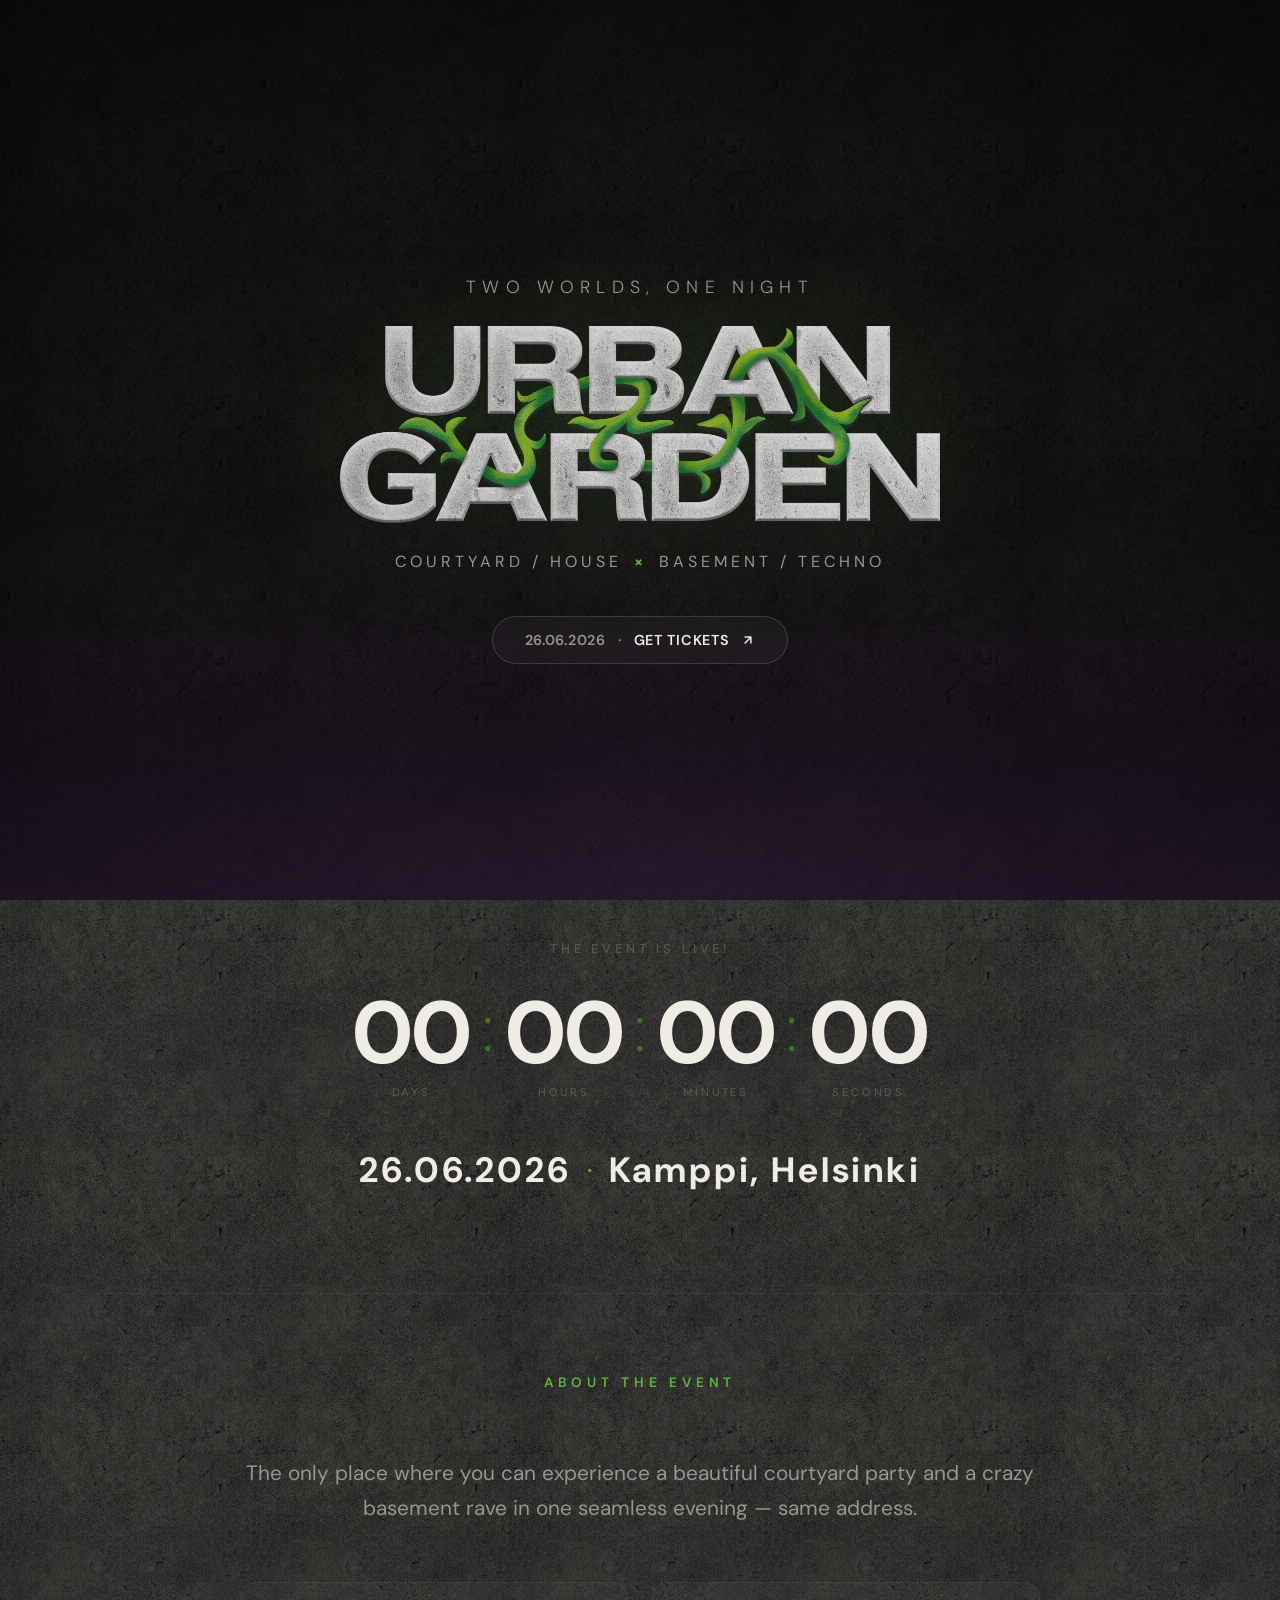
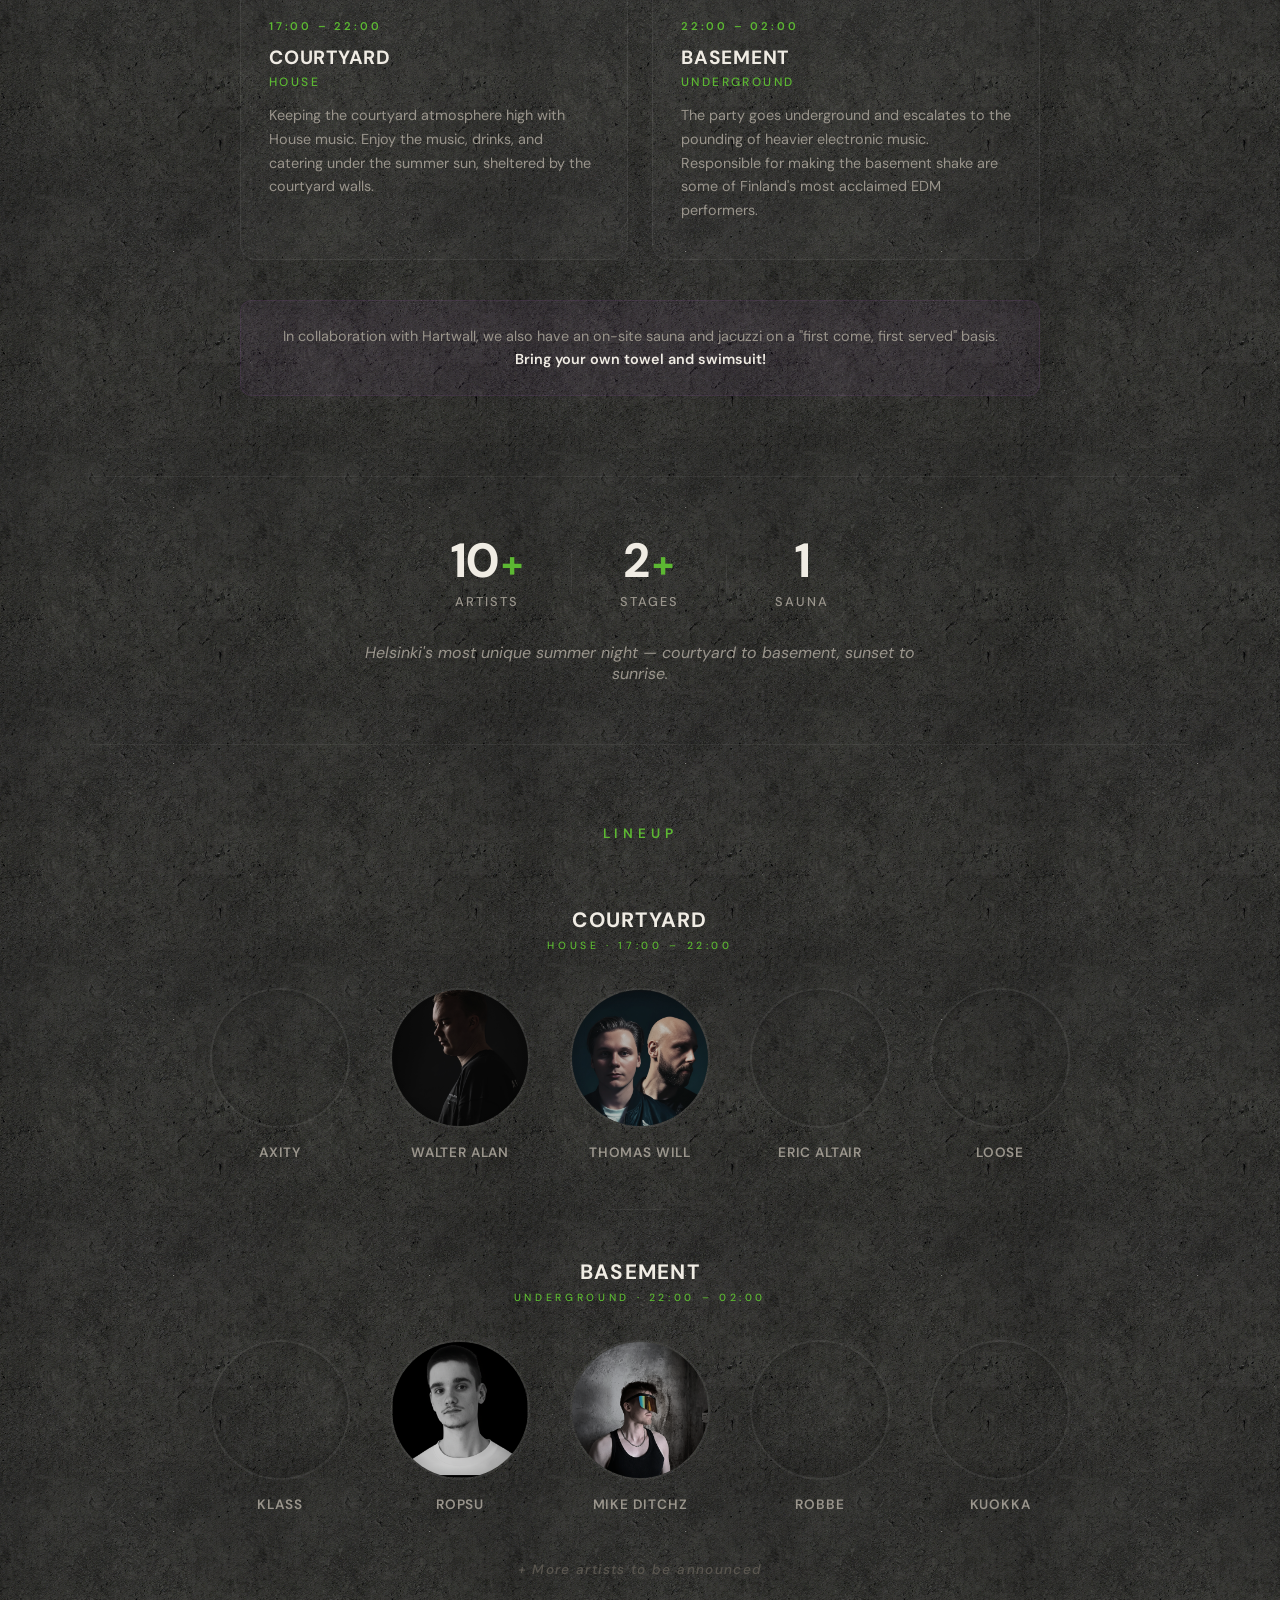
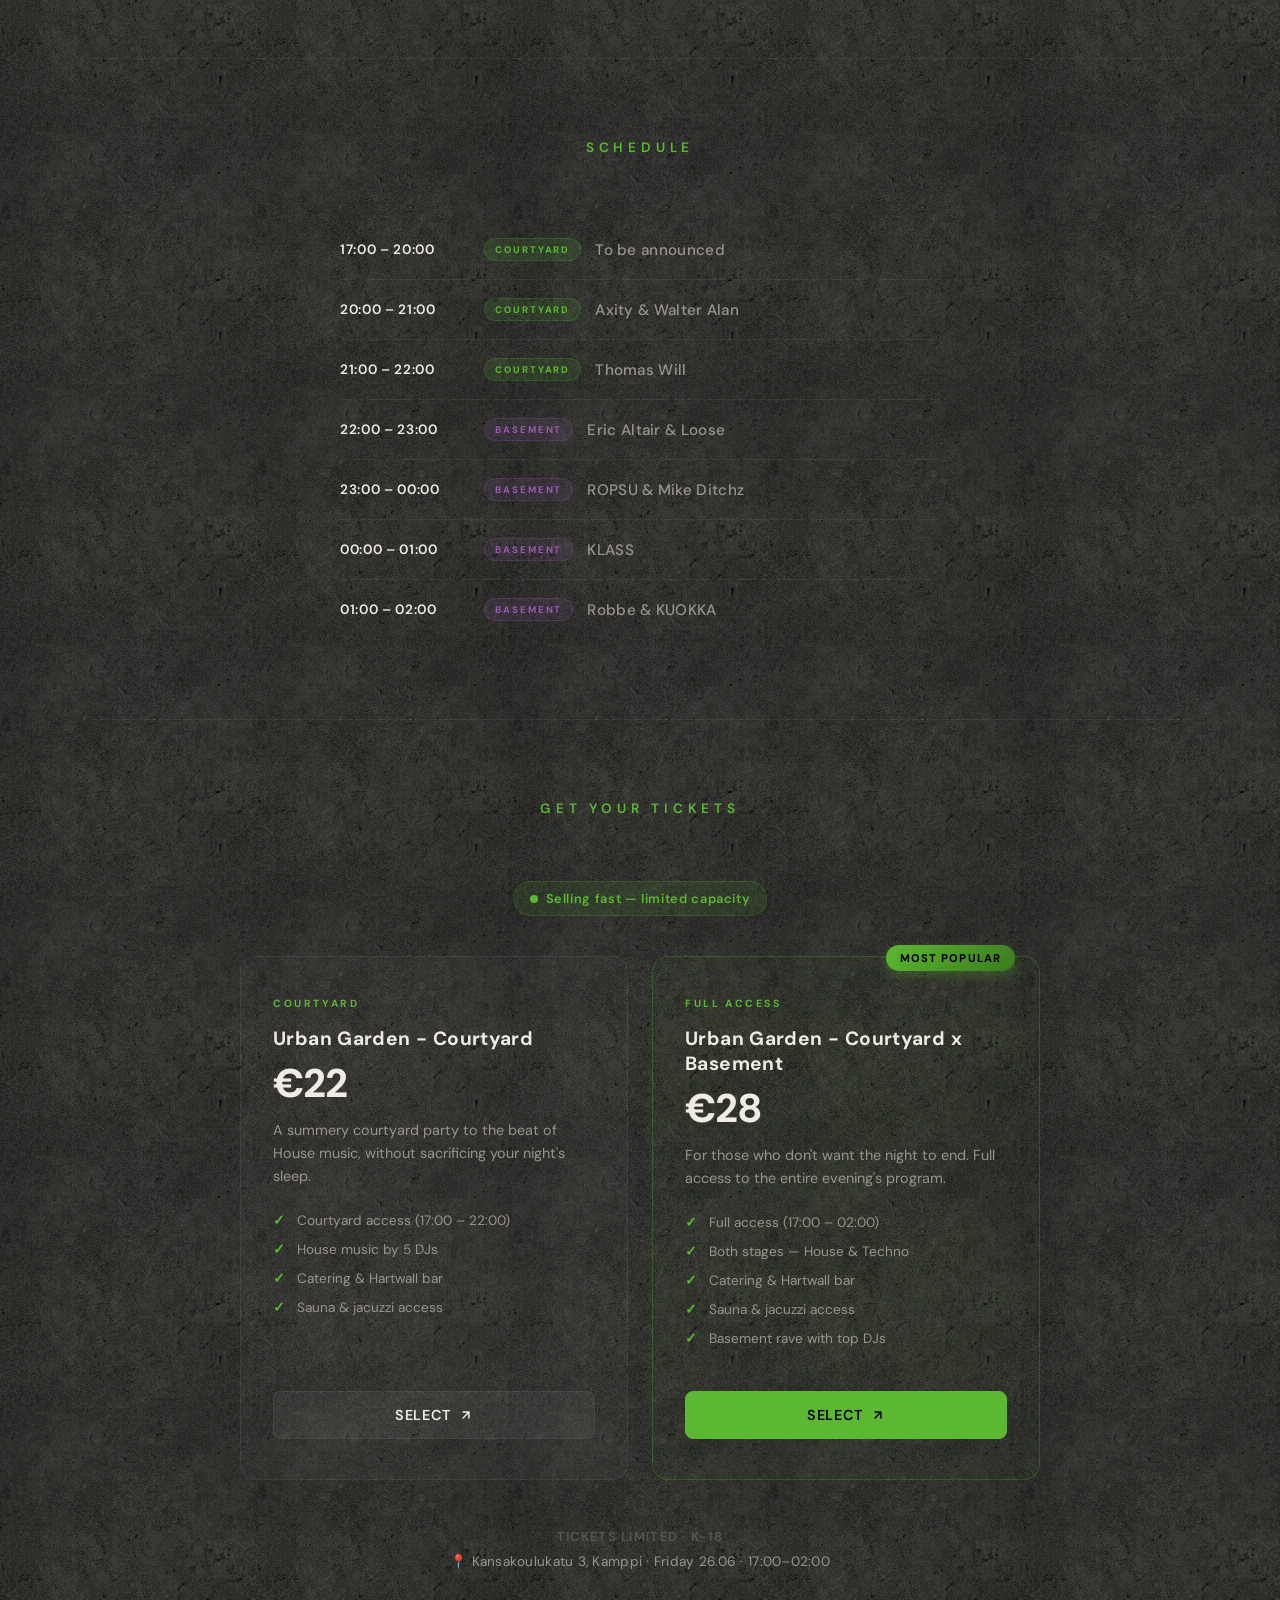
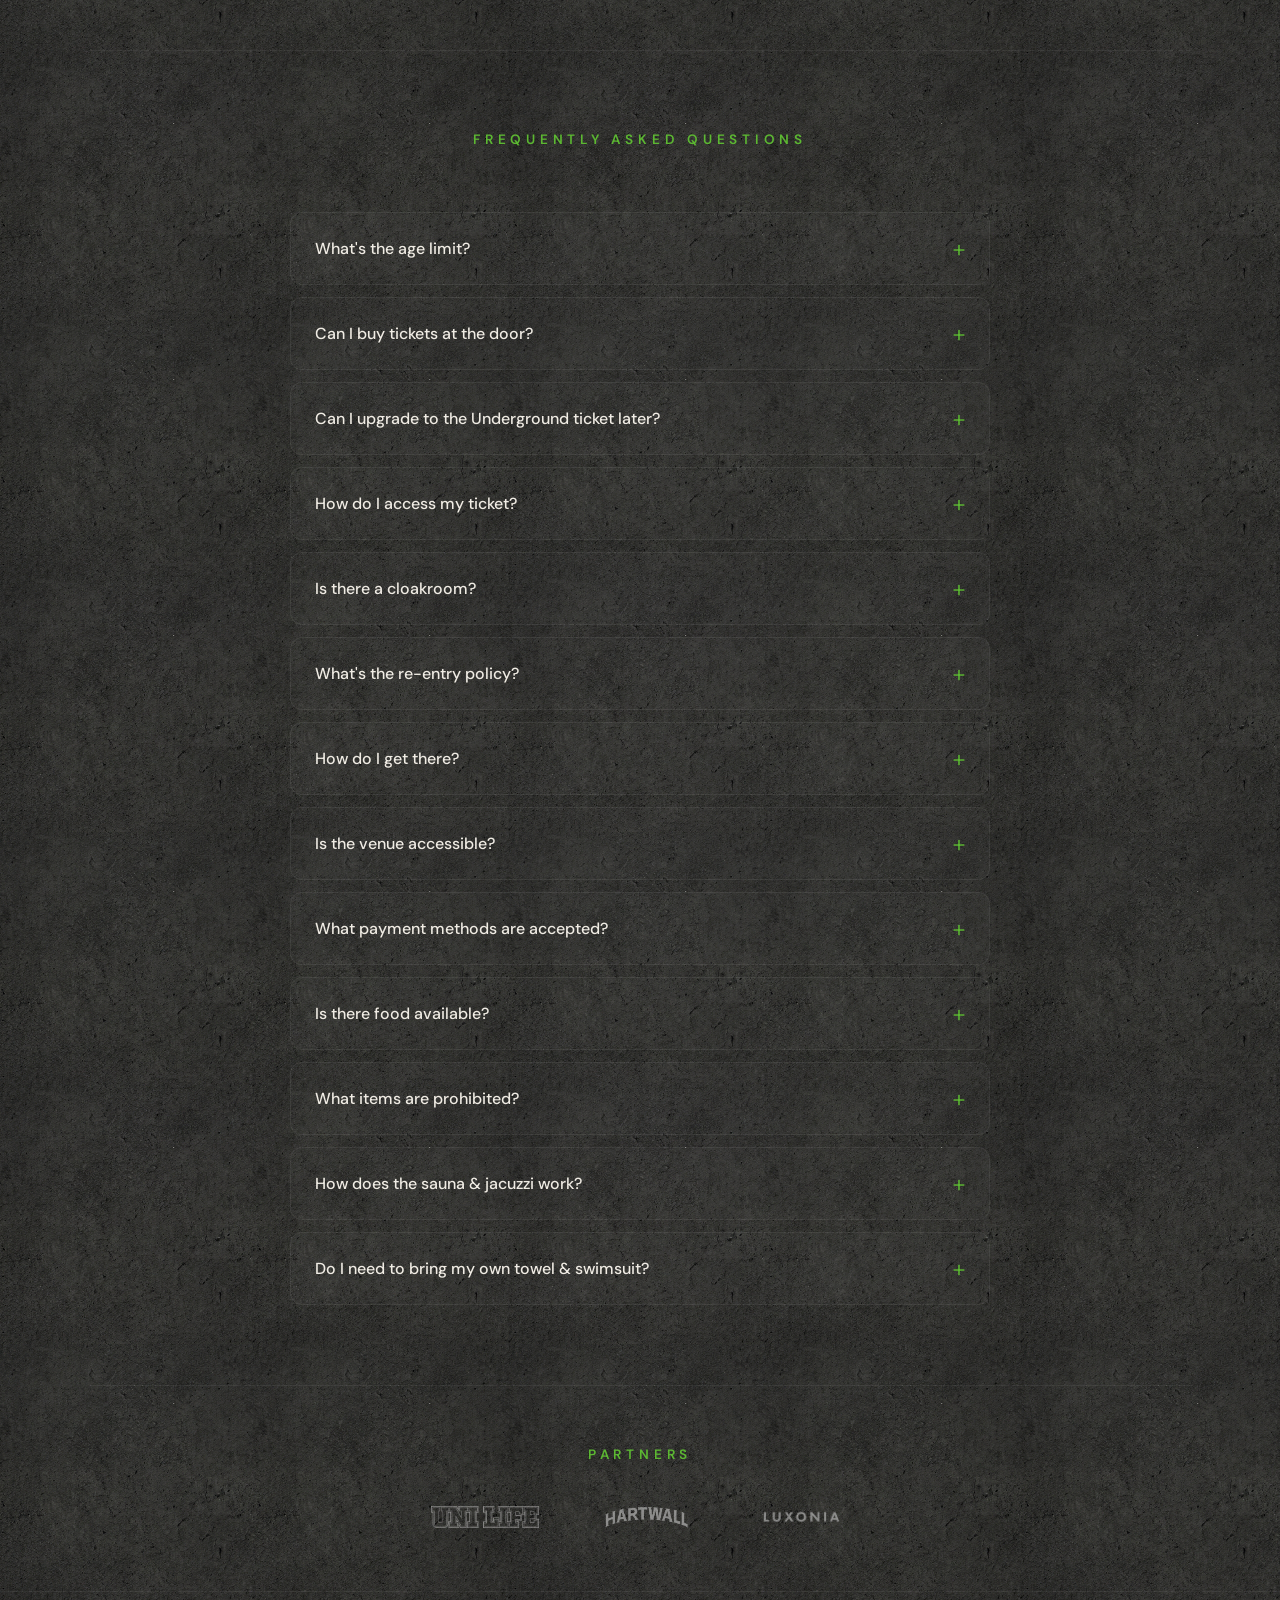
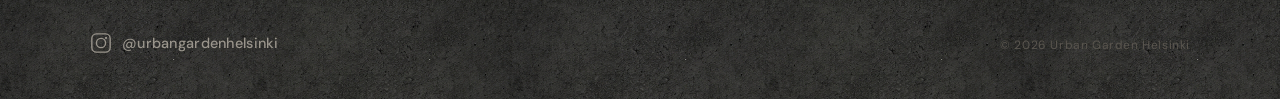
==== commit 1c7f6533: "Refactor KV for concurrency safety and add rate limiting" ====
--- a/index.html
+++ b/index.html
@@ -73,7 +73,7 @@
 </head>
 <body>
 
-  <a href="#tickets" class="top-announcement-bar" id="top-announcement-bar">
+  <a href="#tickets" class="top-announcement-bar" id="top-announcement-bar" style="display: none;">
     <div class="announcement-content">
       <span class="announcement-badge">⚡ FLASH SALE</span>
       <span class="announcement-text"><span class="lang-en">Buy two, save €8! Ends in:</span><span class="lang-fi">Osta kaksi, säästä 8 €! Päättyy:</span> <span id="flash-countdown" class="flash-timer">00:00:00:00</span></span>
@@ -364,7 +364,7 @@
     </p>
 
     <!-- Flash Sale Wrapper -->
-    <div class="flash-sale-wrapper" style="max-width: 800px; margin: 0 auto 40px auto; border: 1px solid rgba(255, 59, 48, 0.6); border-radius: 20px; padding: 32px 24px; background: rgba(255, 59, 48, 0.03); text-align: center; position: relative; overflow: hidden;">
+    <div class="flash-sale-wrapper" style="display: none !important; max-width: 800px; margin: 0 auto 40px auto; border: 1px solid rgba(255, 59, 48, 0.6); border-radius: 20px; padding: 32px 24px; background: rgba(255, 59, 48, 0.03); text-align: center; position: relative; overflow: hidden;">
       <div style="position: absolute; top: 0; left: 0; right: 0; height: 4px; background: linear-gradient(90deg, #ff3b30, #ff9500); box-shadow: 0 0 15px #ff3b30;"></div>
       <h3 style="color: #ff3b30; font-size: 1.8rem; margin-bottom: 8px; font-weight: 800; letter-spacing: 0.05em; text-transform: uppercase; text-shadow: 0 0 20px rgba(255, 59, 48, 0.4);">⚡ Flash Sale ⚡</h3>
       <p style="color: var(--text-secondary); margin-bottom: 32px; font-size: 1rem; letter-spacing: 0.02em;">Ends Sunday Midnight! Grab a friend and secure your spot.</p>
@@ -634,6 +634,6 @@
     </div>
   </div>
 
-  <script src="script.js?v=3"></script>
+  <script src="script.js?v=4"></script>
 </body>
 </html>
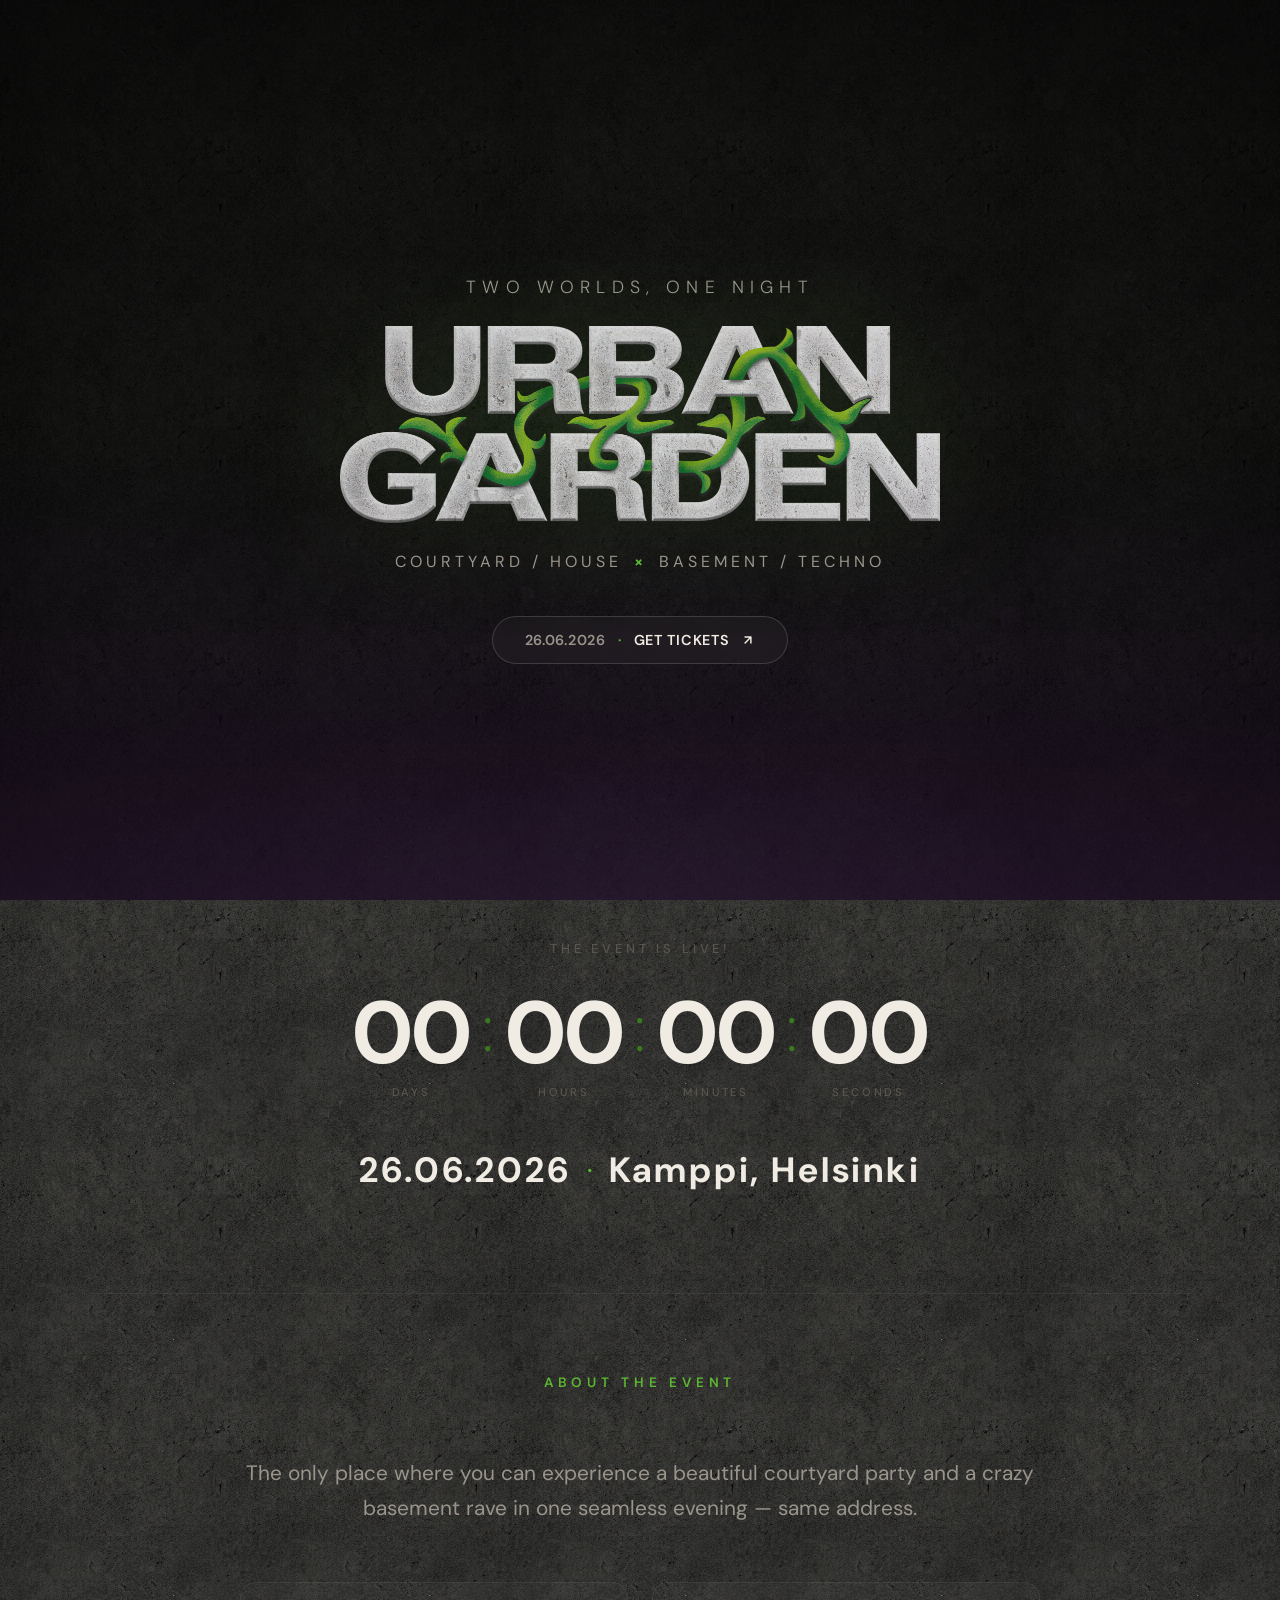
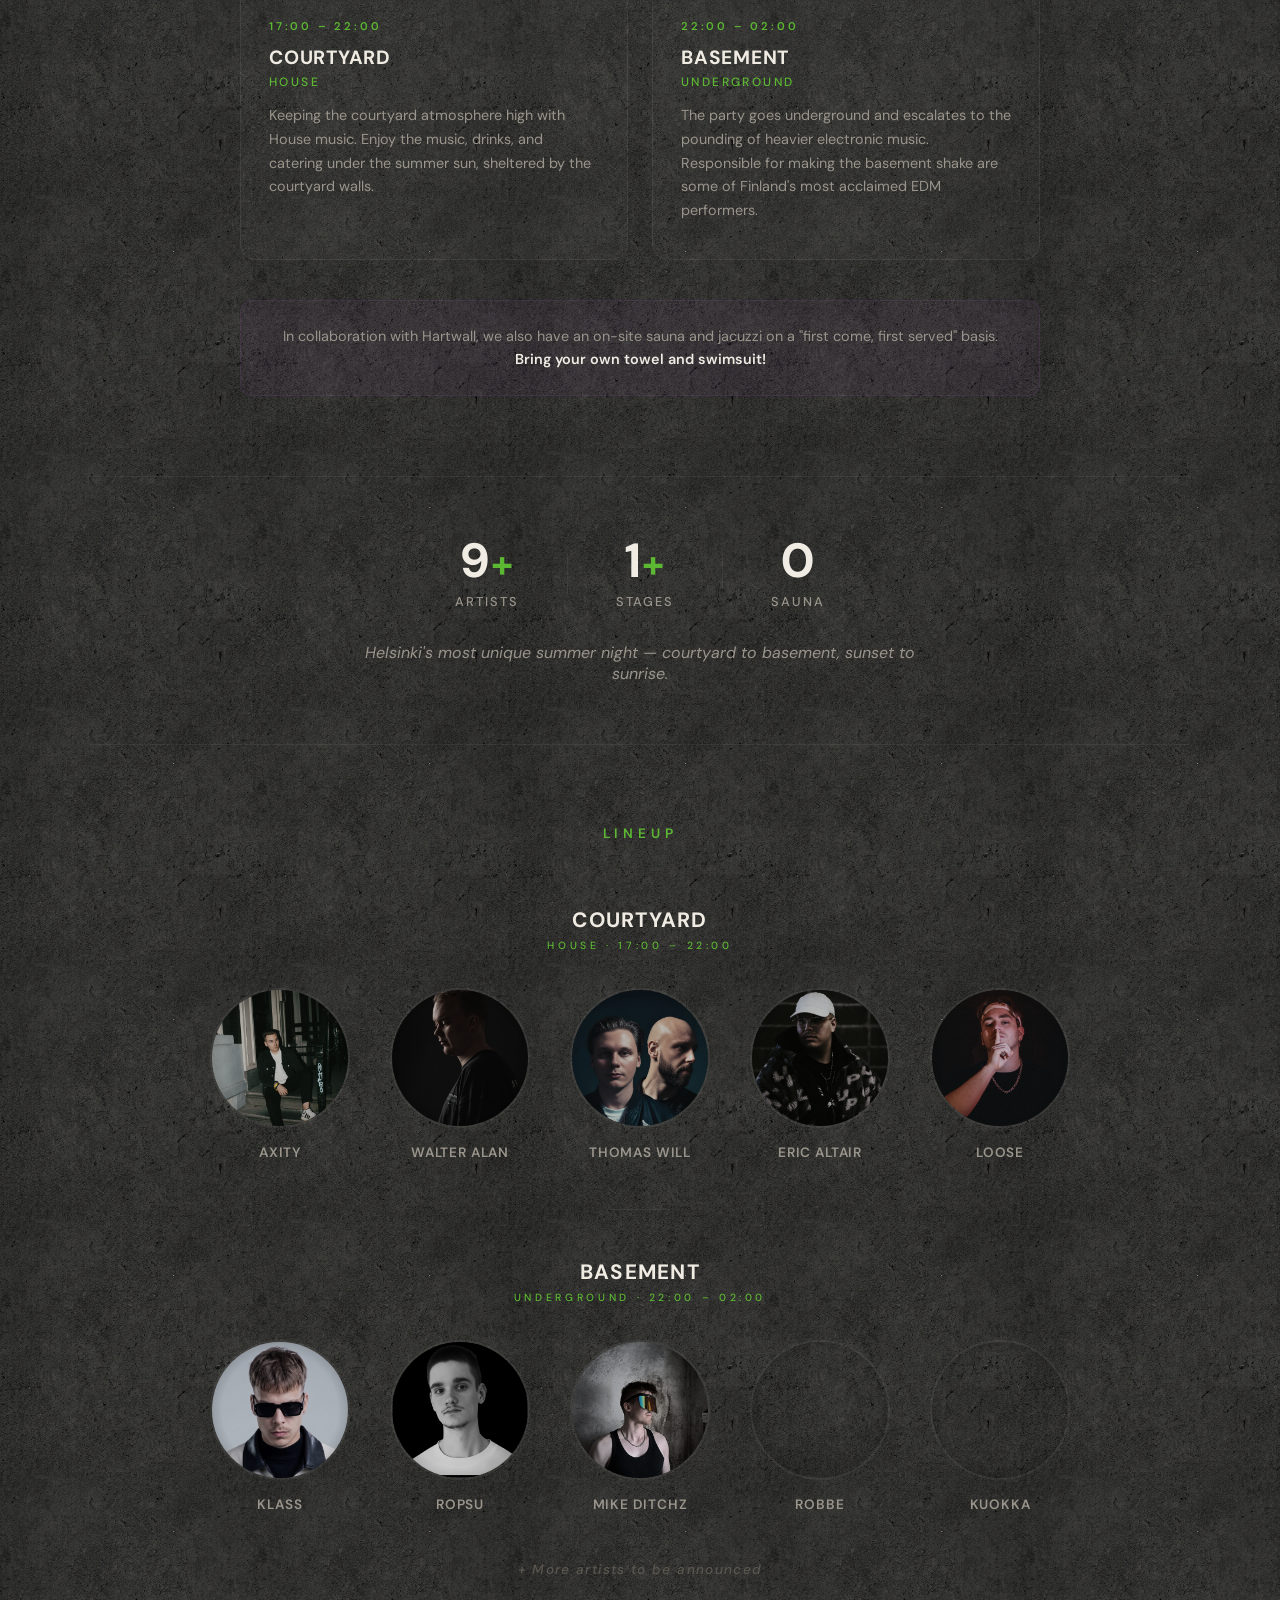
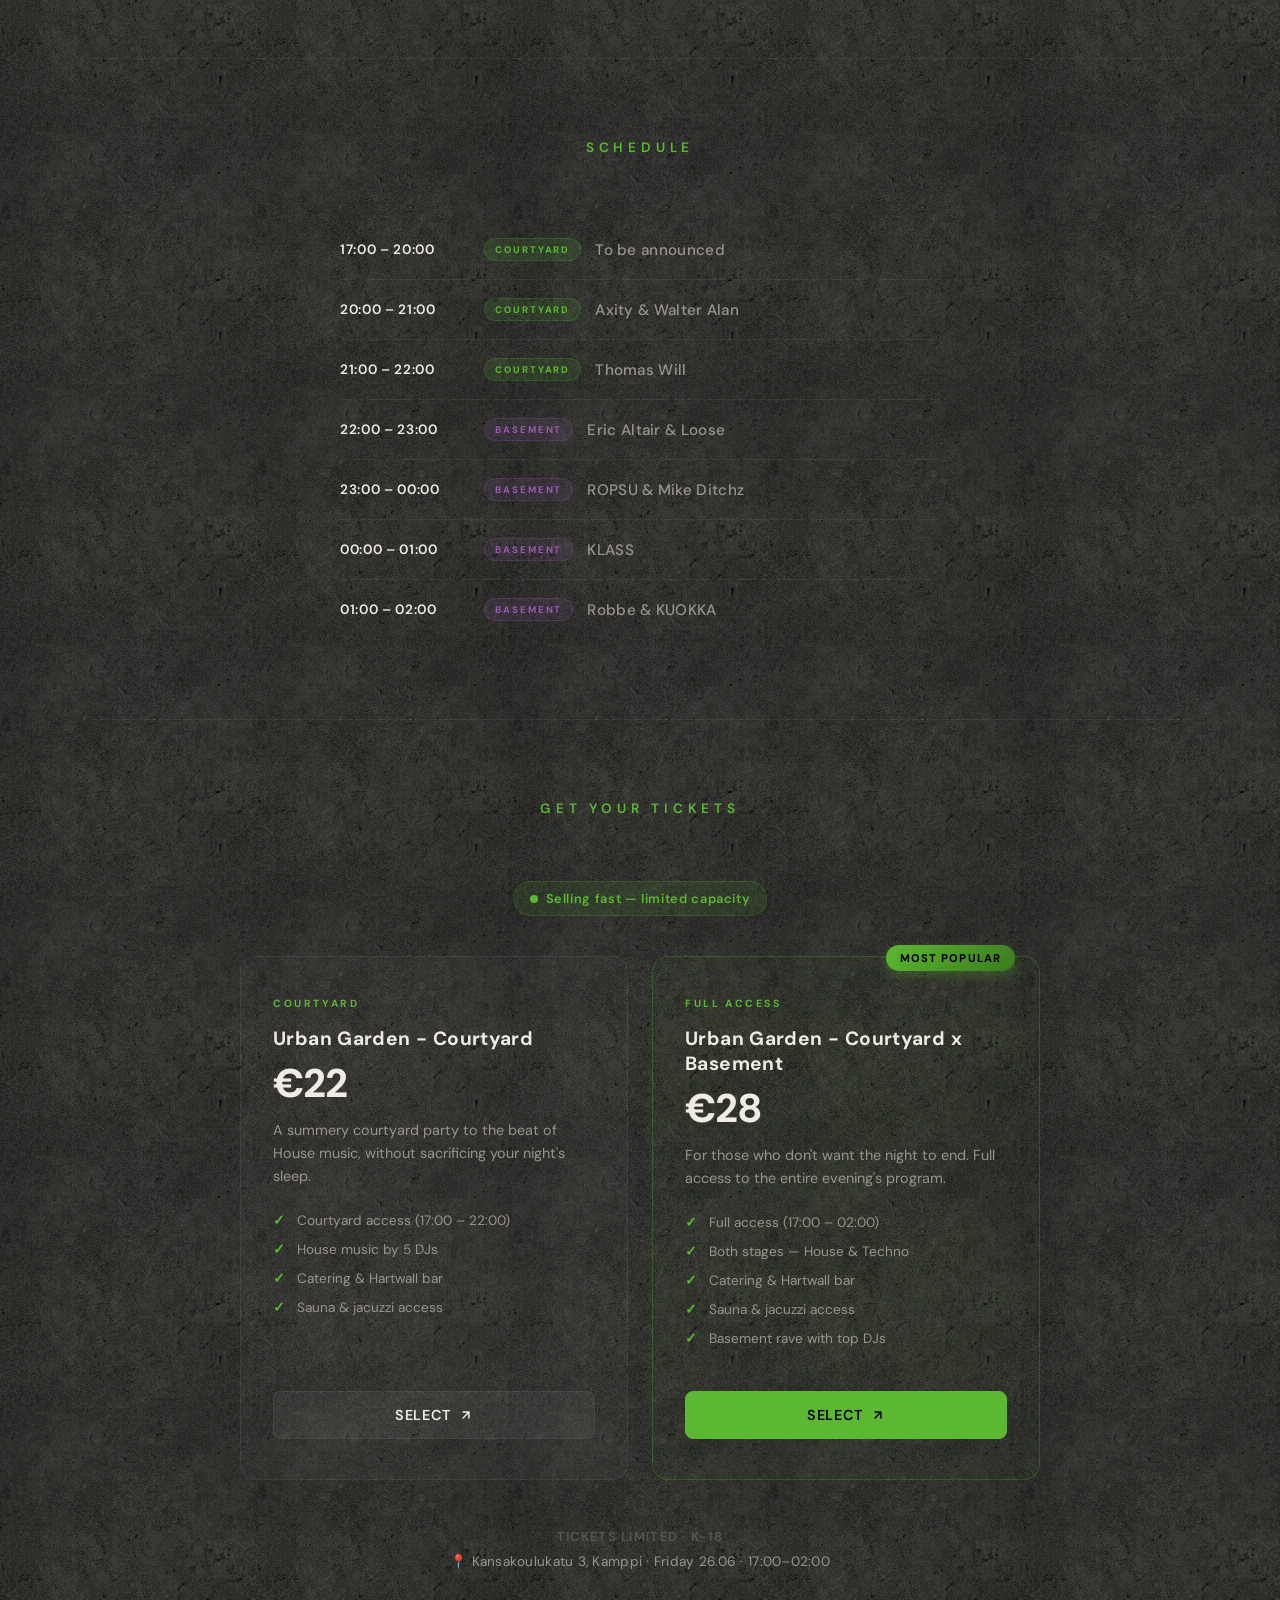
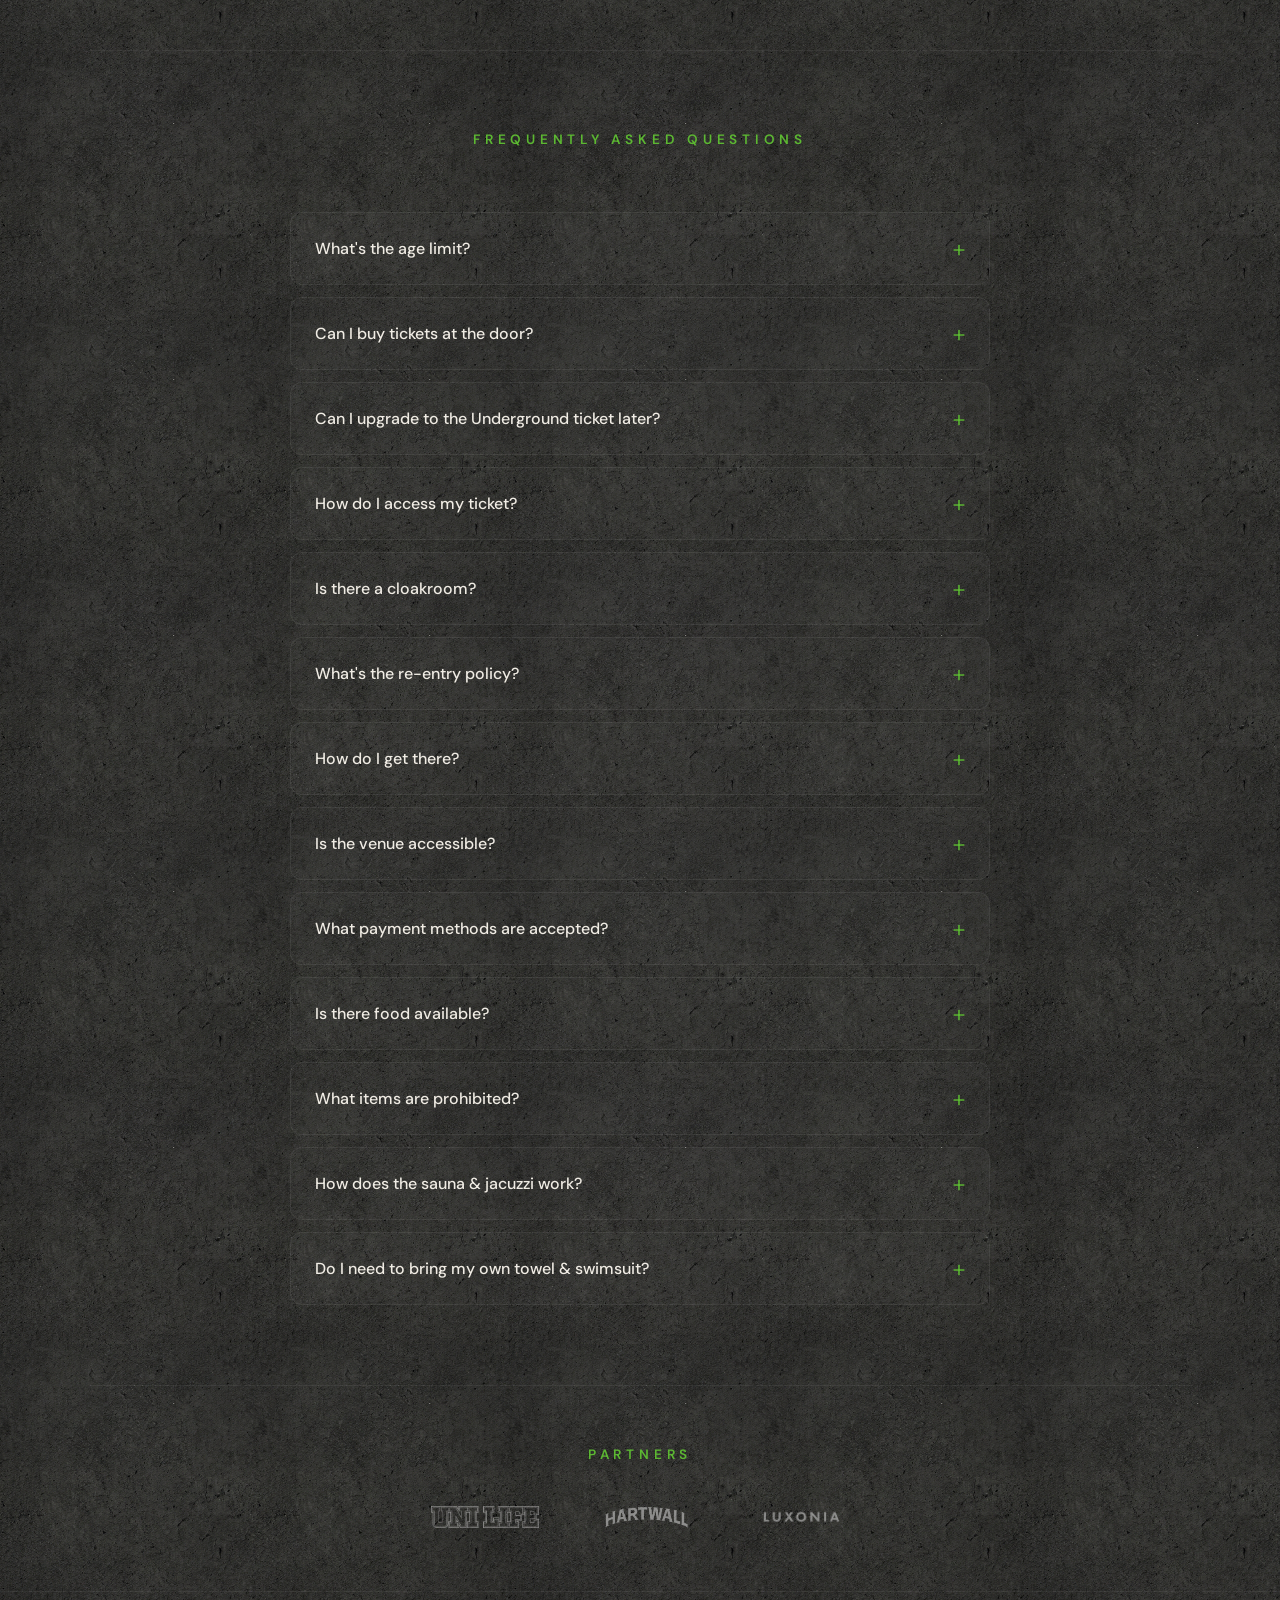
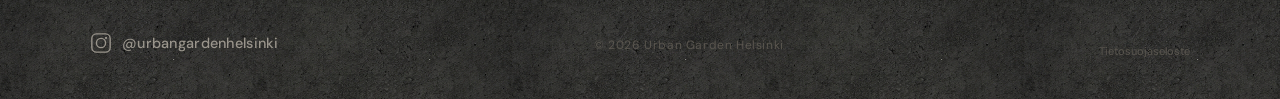
==== commit 22534832: "Add GDPR privacy policy (Tietosuojaseloste)" ====
--- a/index.html
+++ b/index.html
@@ -617,6 +617,7 @@
         </a>
       </div>
       <p class="footer-copy">© 2026 Urban Garden Helsinki</p>
+      <p style="margin-top: 12px; font-size: 11px;"><a href="tietosuojaseloste.html" style="color: var(--text-dim); text-decoration: none; transition: color 0.3s ease;" onmouseover="this.style.color='var(--text-secondary)'" onmouseout="this.style.color='var(--text-dim)'">Tietosuojaseloste</a></p>
     </div>
   </footer>
 
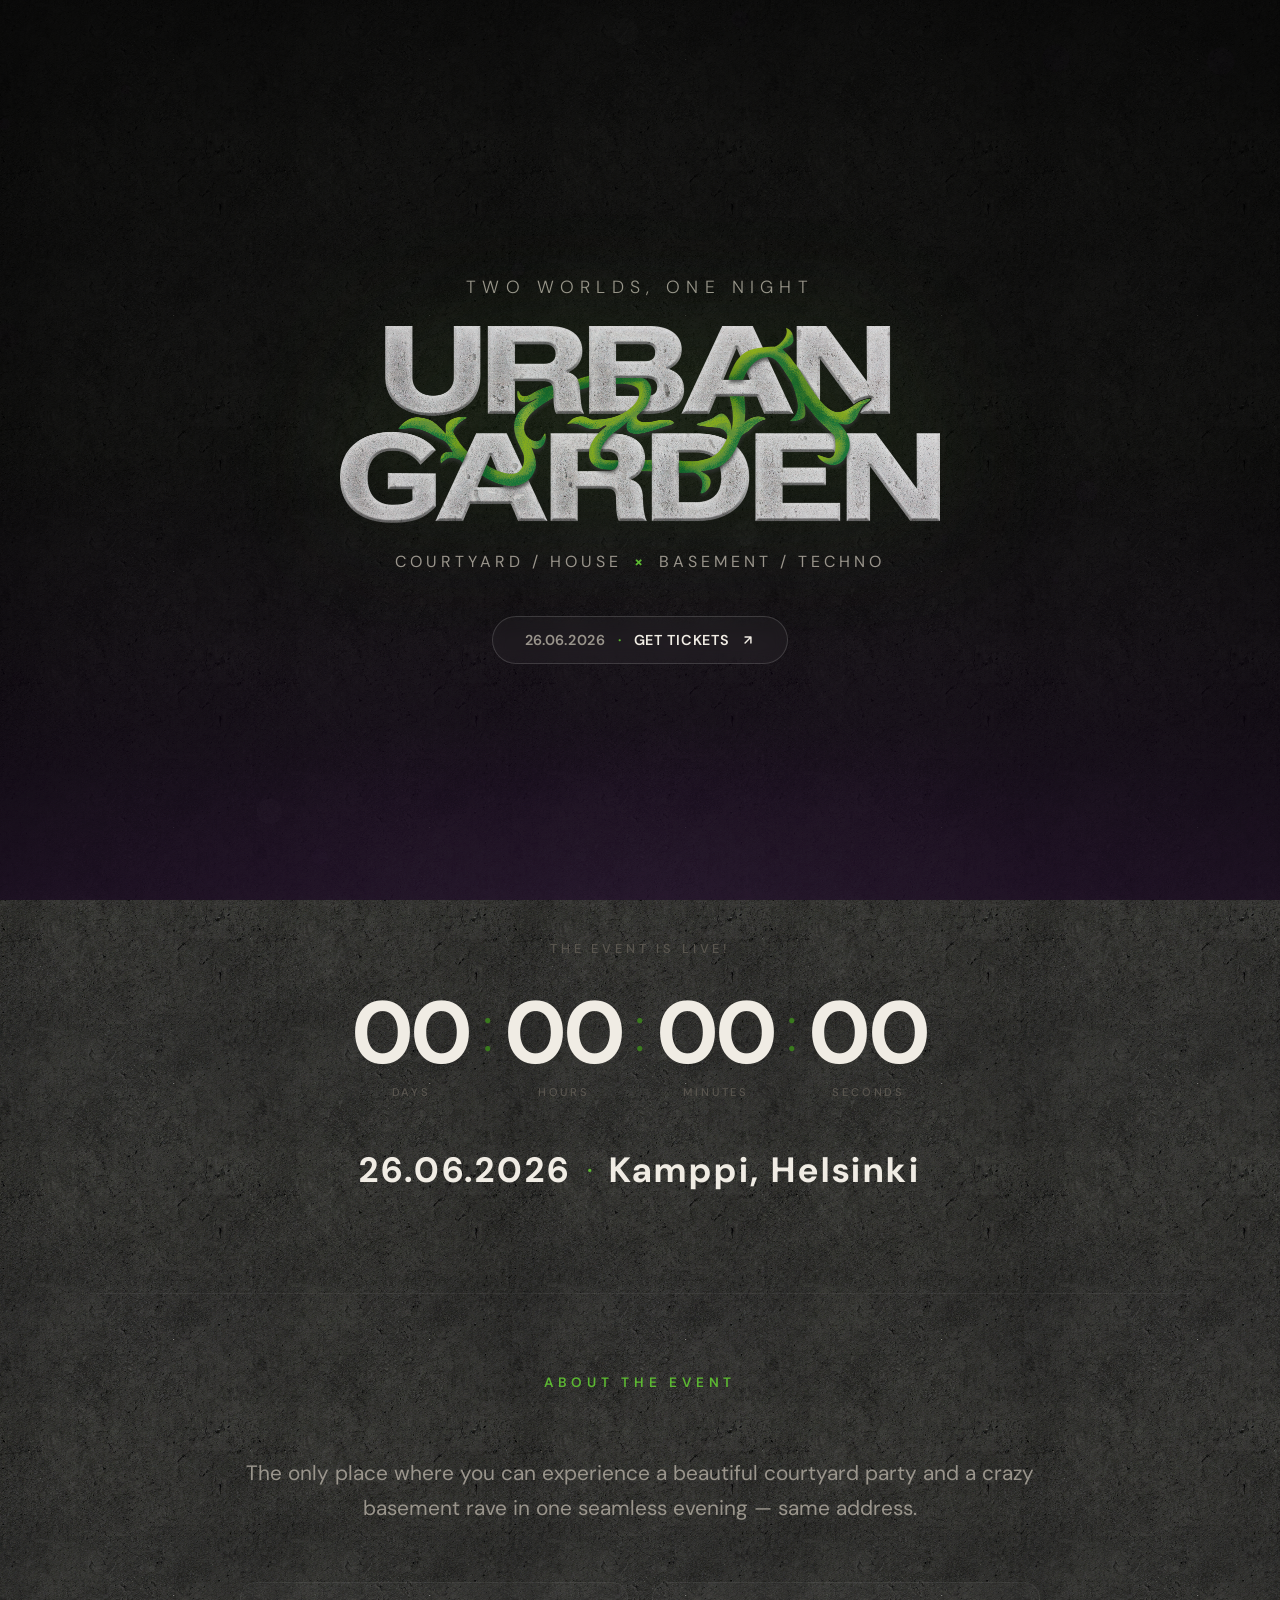
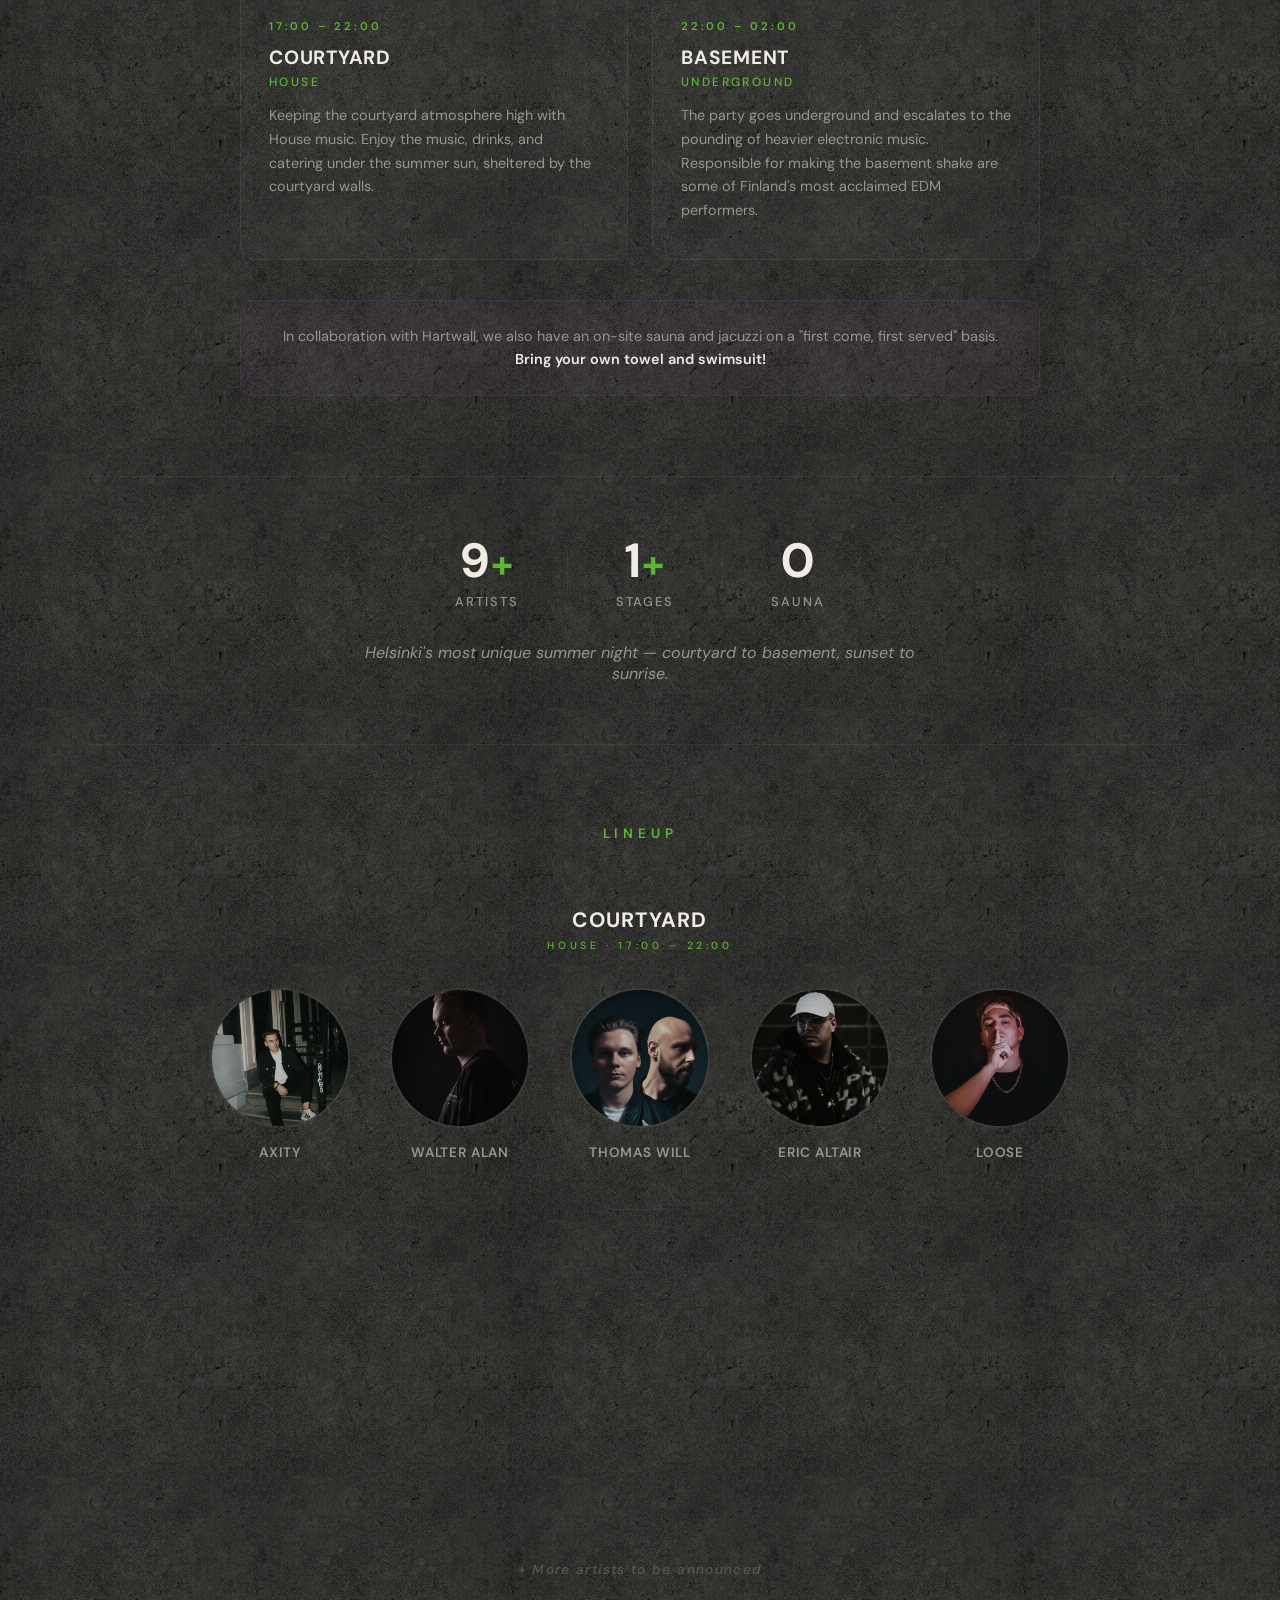
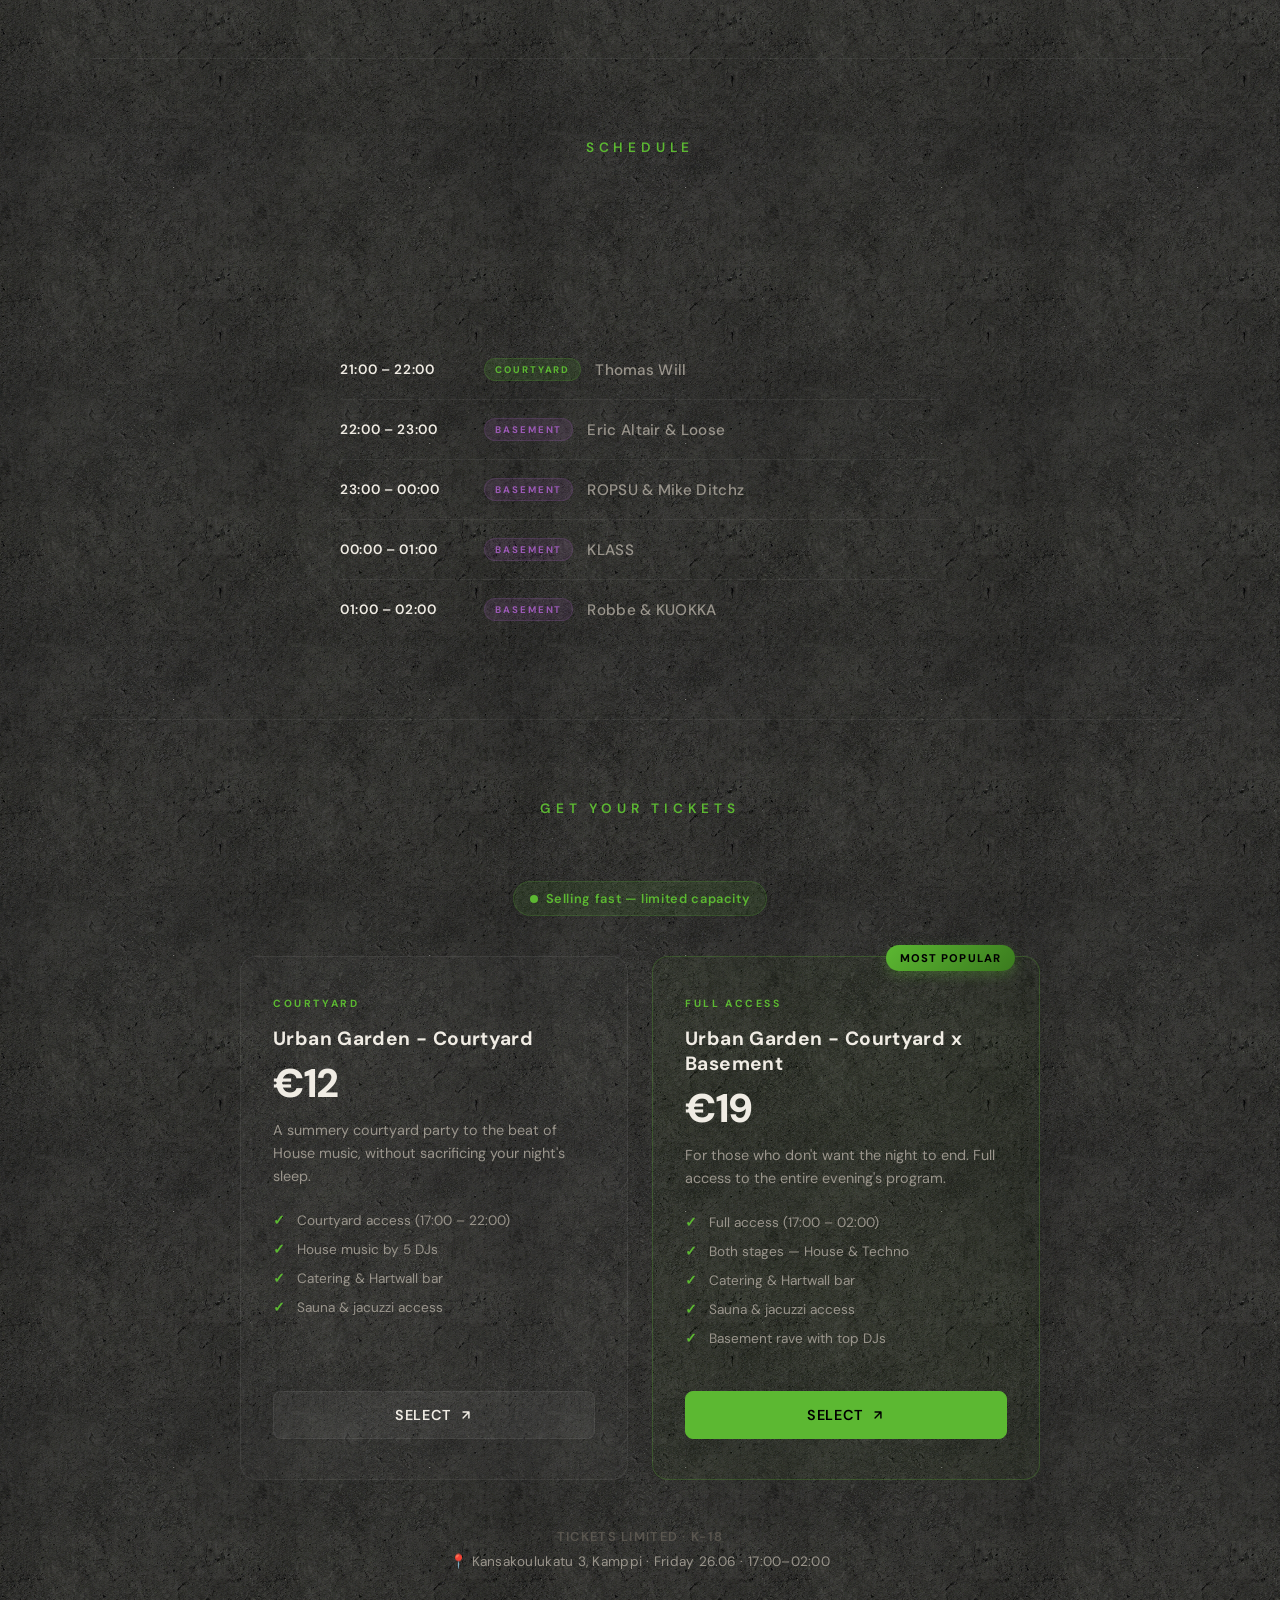
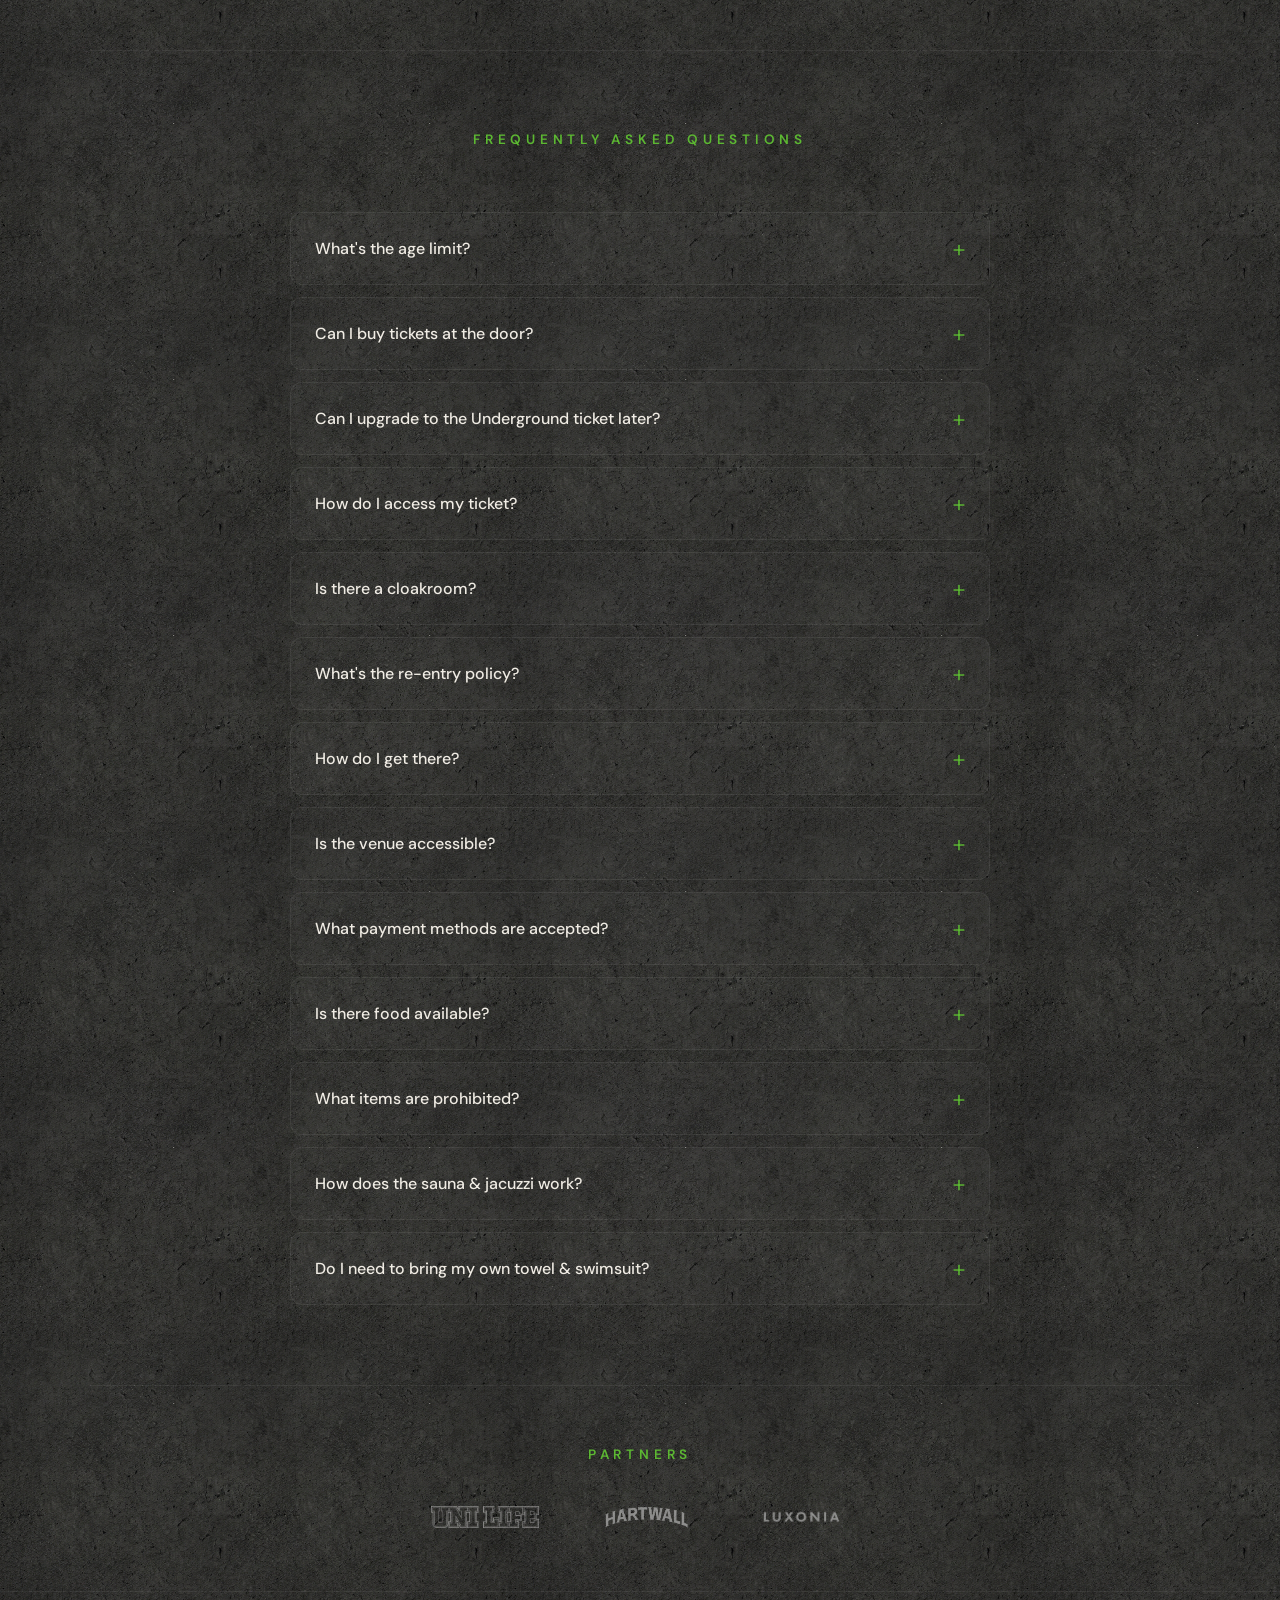
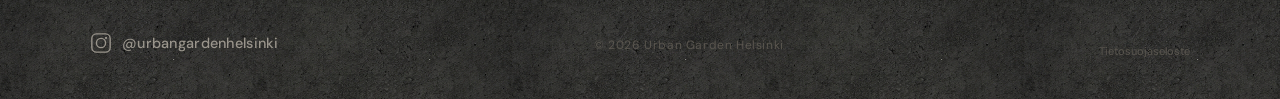
==== commit 87e6793d: "Update ticket prices" ====
--- a/index.html
+++ b/index.html
@@ -412,7 +412,7 @@
       <div class="ticket-card" id="ticket-garden">
         <div class="ticket-card-badge"><span class="lang-en">Courtyard</span><span class="lang-fi">Sisäpiha</span></div>
         <h3 class="ticket-card-title">Urban Garden - Courtyard</h3>
-        <div class="ticket-card-price">€22</div>
+        <div class="ticket-card-price">€12</div>
         <p class="ticket-card-desc"><span class="lang-en">A summery courtyard party to the beat of House music, without sacrificing your night's sleep.</span><span class="lang-fi">Kesäiset sisäpihabileet House-musiikin tahtiin, yöunista tinkimättä.</span></p>
         <ul class="ticket-features">
           <li><span class="lang-en">Courtyard access (17:00 – 22:00)</span><span class="lang-fi">Pääsy sisäpihalle (17:00 – 22:00)</span></li>
@@ -429,7 +429,7 @@
         <div class="ticket-card-ribbon"><span class="lang-en">Most Popular</span><span class="lang-fi">Suosituin</span></div>
         <div class="ticket-card-badge"><span class="lang-en">Full Access</span><span class="lang-fi">Koko ilta</span></div>
         <h3 class="ticket-card-title">Urban Garden - Courtyard x Basement</h3>
-        <div class="ticket-card-price">€28</div>
+        <div class="ticket-card-price">€19</div>
         <p class="ticket-card-desc"><span class="lang-en">For those who don't want the night to end. Full access to the entire evening's program.</span><span class="lang-fi">Niille, jotka eivät halua illan päättyvän. Täysi pääsy koko illan ohjelmaan.</span></p>
         <ul class="ticket-features">
           <li><span class="lang-en">Full access (17:00 – 02:00)</span><span class="lang-fi">Koko illan pääsy (17:00 – 02:00)</span></li>
@@ -626,7 +626,7 @@
     <div class="floating-cta-inner">
       <div class="floating-cta-info">
         <span class="floating-cta-title">Urban Garden</span>
-        <span class="floating-cta-sub">29.05 · from €22</span>
+        <span class="floating-cta-sub">26.06 · from €12</span>
       </div>
       <a href="https://kide.app/events/c6dfbed1-1a3c-4cf2-b6fe-26ca9bd875d5" target="_blank" rel="noopener noreferrer" class="floating-cta-btn" id="floating-cta-btn">
         Get Tickets
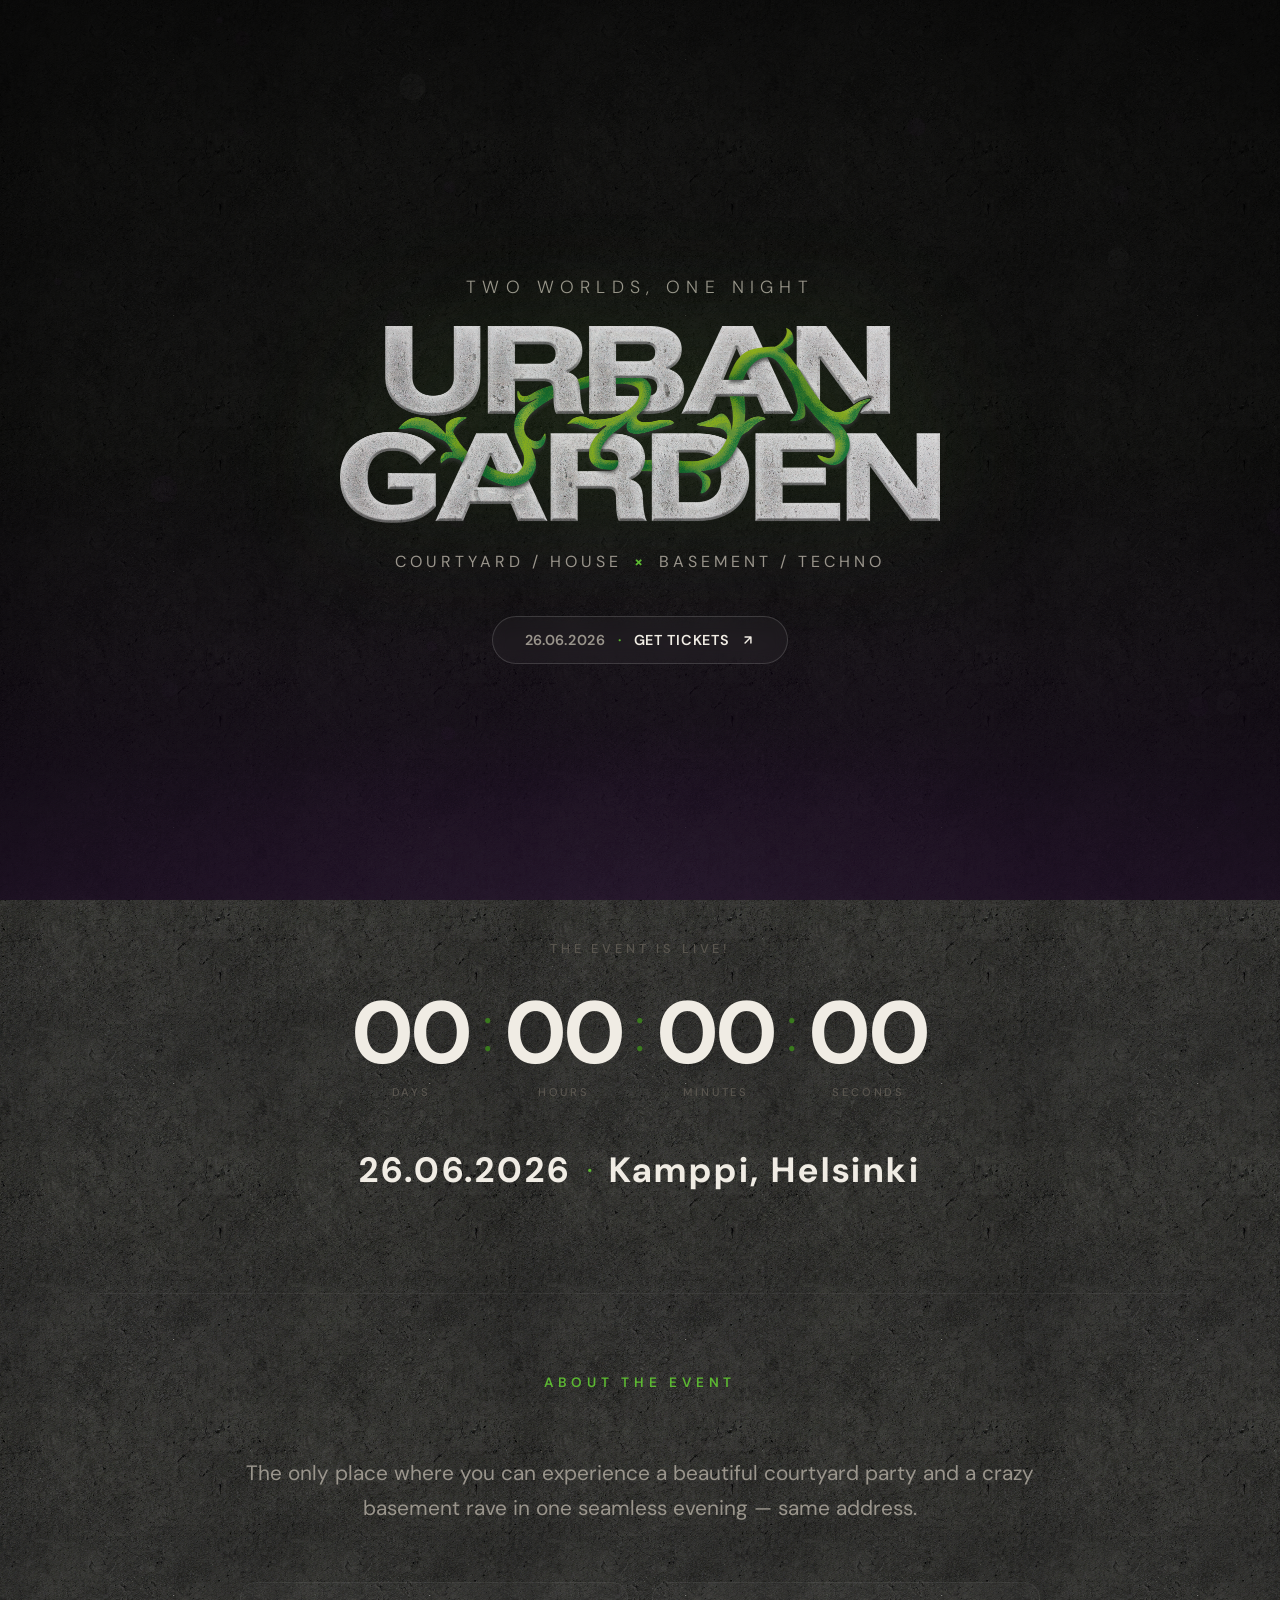
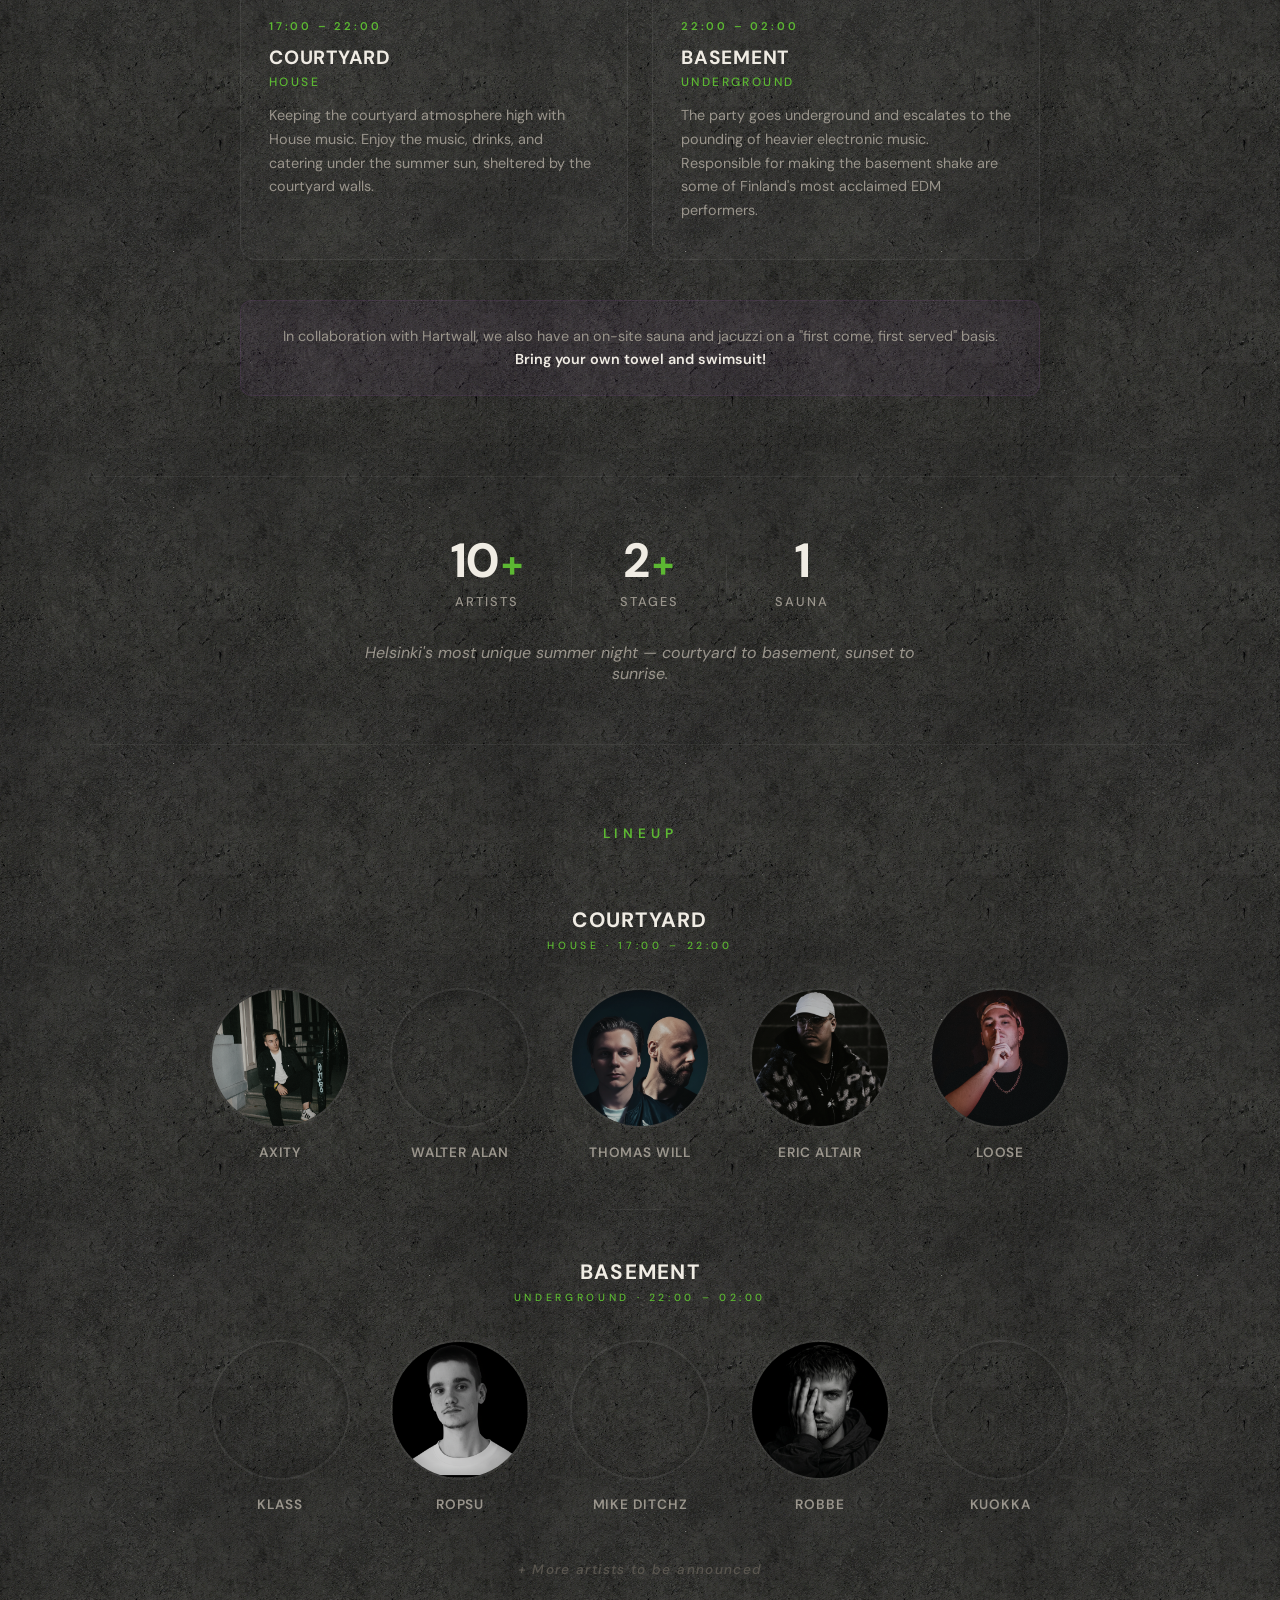
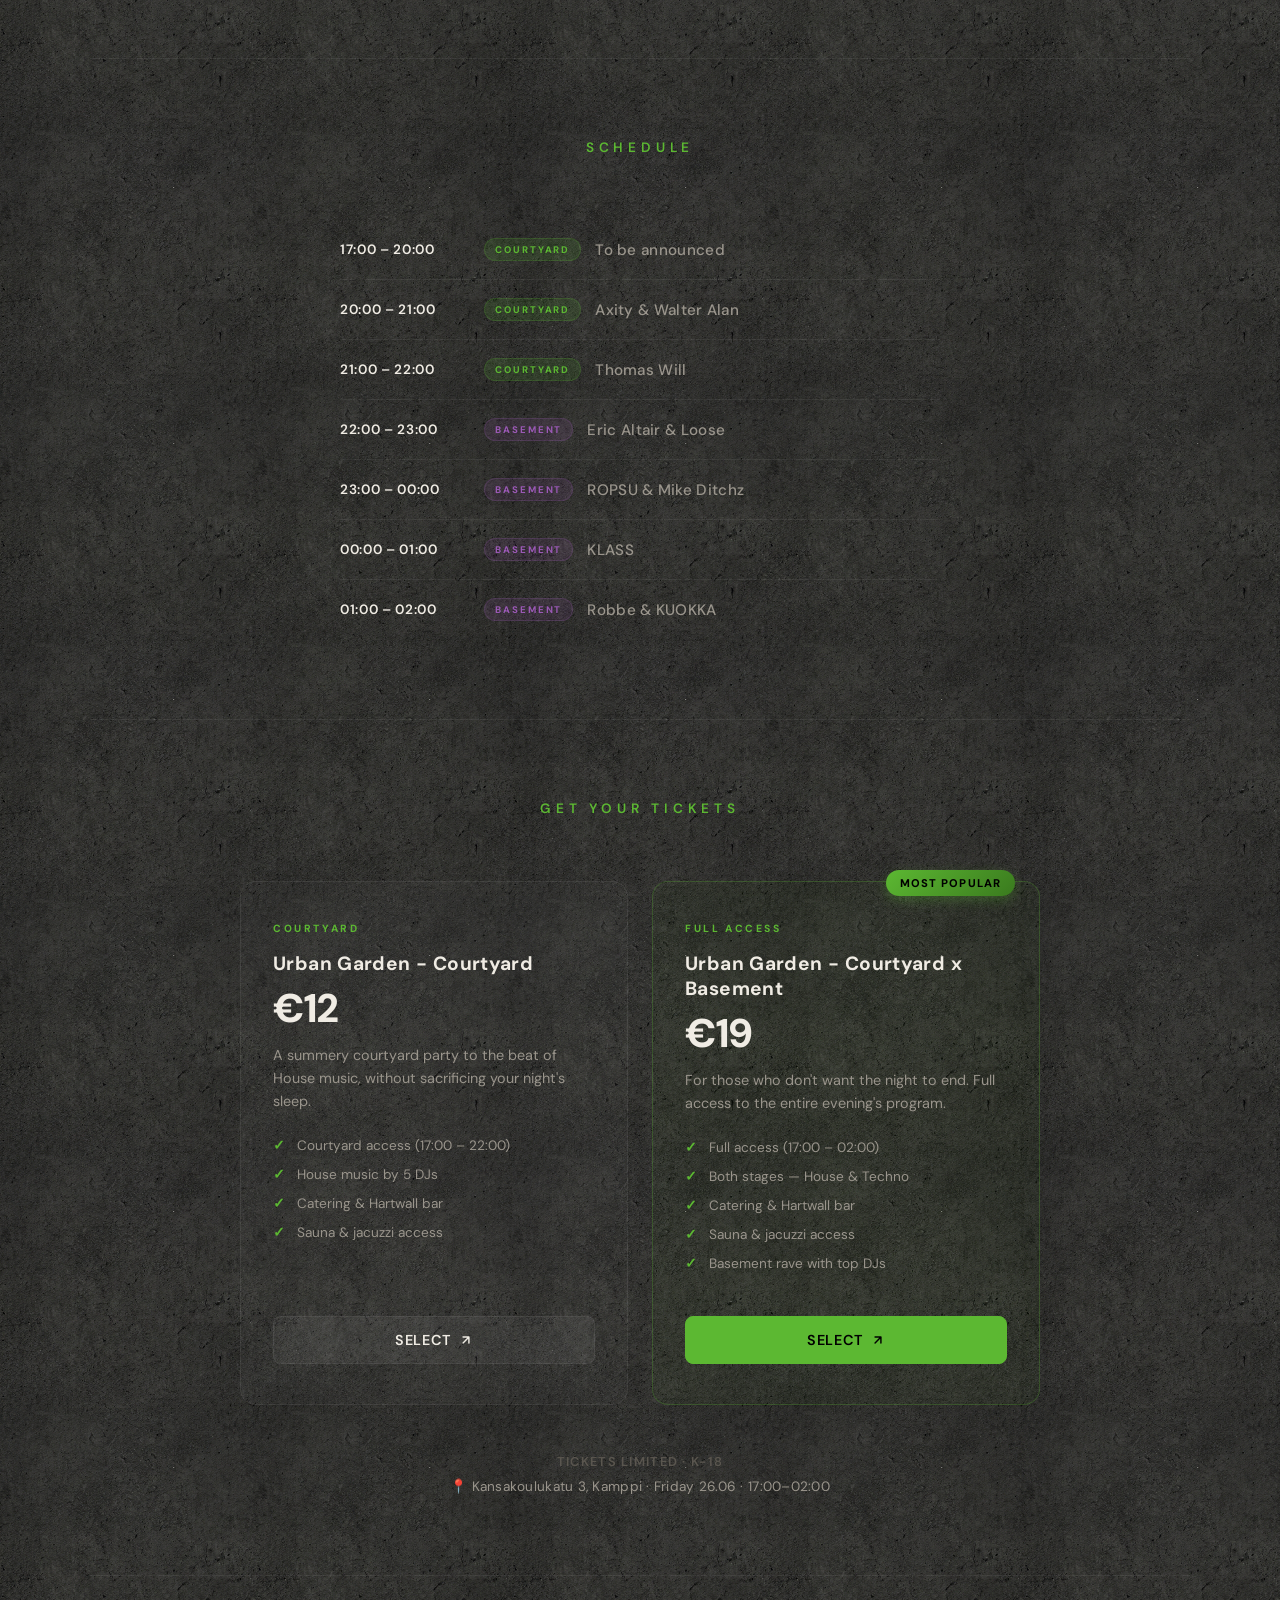
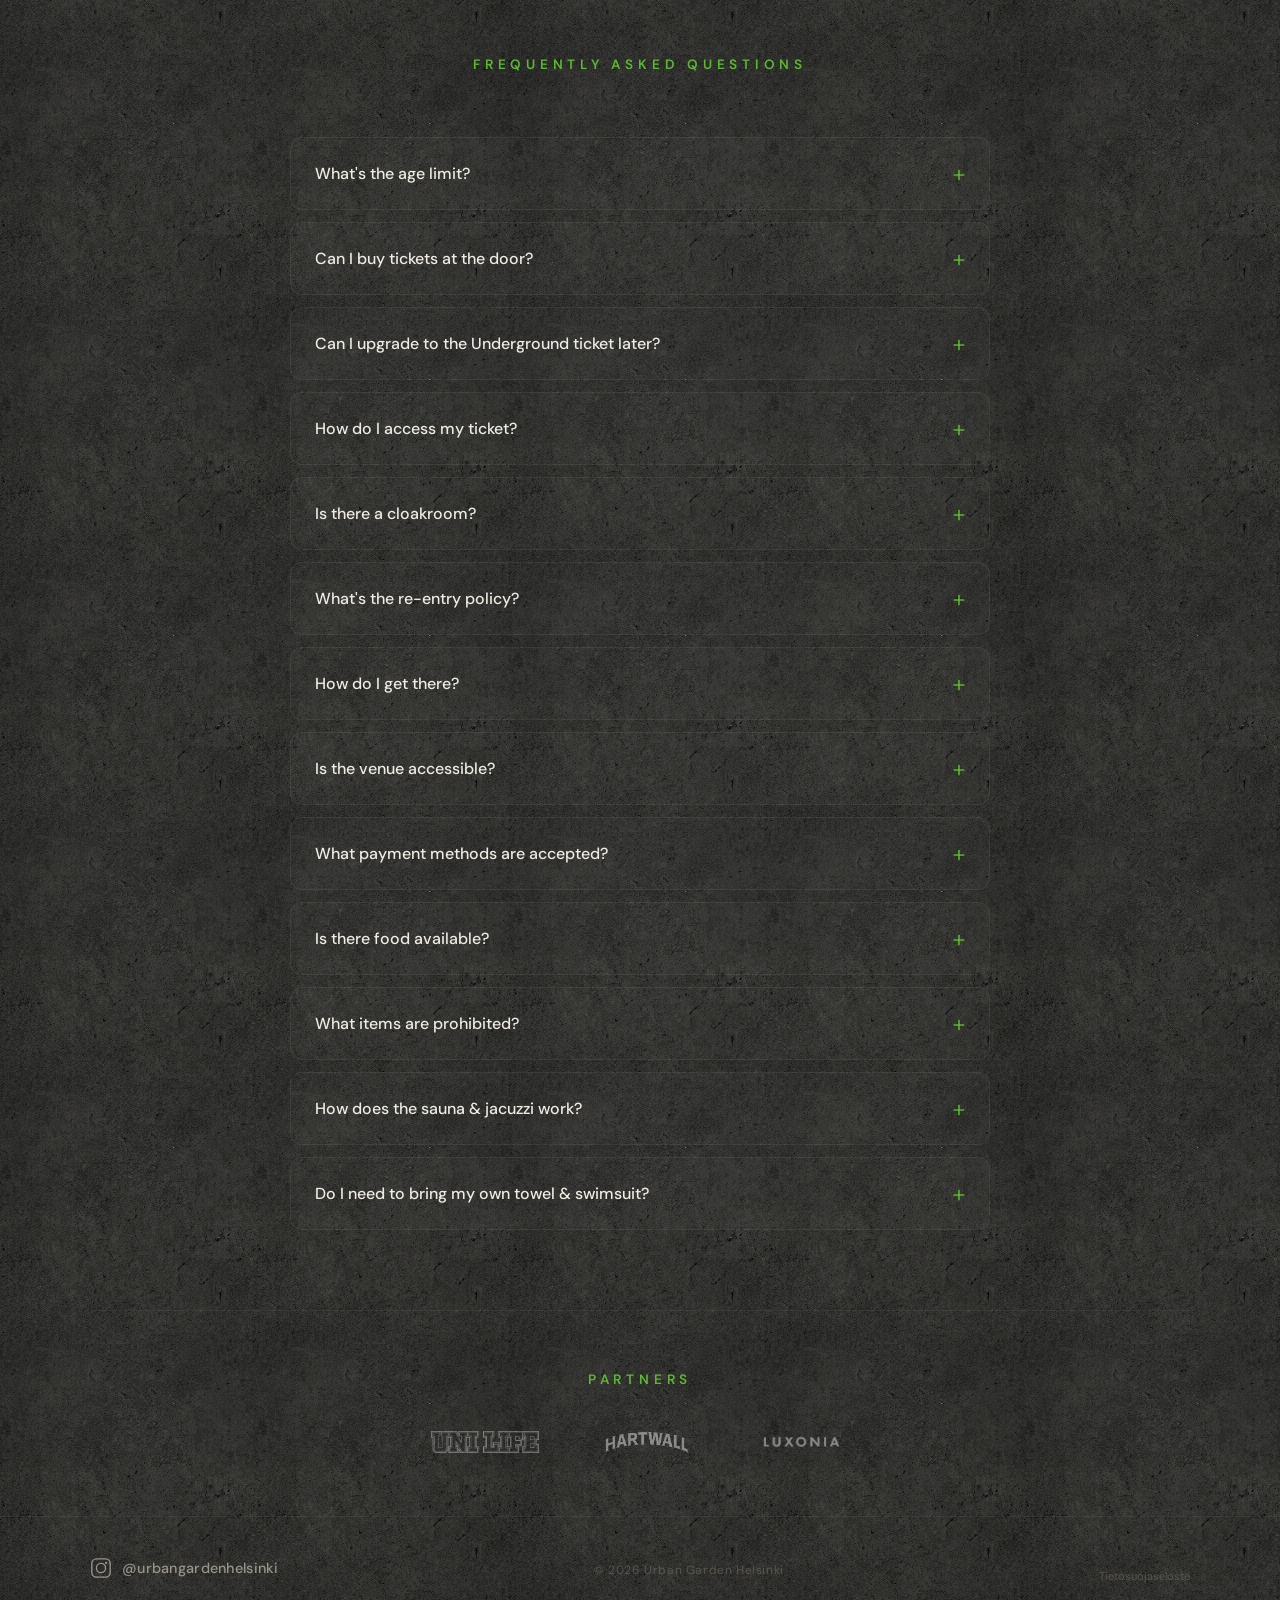
==== commit 8d319969: "Remove selling fast indicator" ====
--- a/index.html
+++ b/index.html
@@ -358,10 +358,7 @@
   <!-- Tickets Section -->
   <section id="tickets" class="section tickets-section">
     <h2 class="section-title"><span class="lang-en">Get Your Tickets</span><span class="lang-fi">Osta liput</span></h2>
-    <p class="tickets-urgency" id="tickets-urgency">
-      <span class="urgency-dot"></span>
-      Selling fast — limited capacity
-    </p>
+
 
     <!-- Flash Sale Wrapper -->
     <div class="flash-sale-wrapper" style="display: none !important; max-width: 800px; margin: 0 auto 40px auto; border: 1px solid rgba(255, 59, 48, 0.6); border-radius: 20px; padding: 32px 24px; background: rgba(255, 59, 48, 0.03); text-align: center; position: relative; overflow: hidden;">
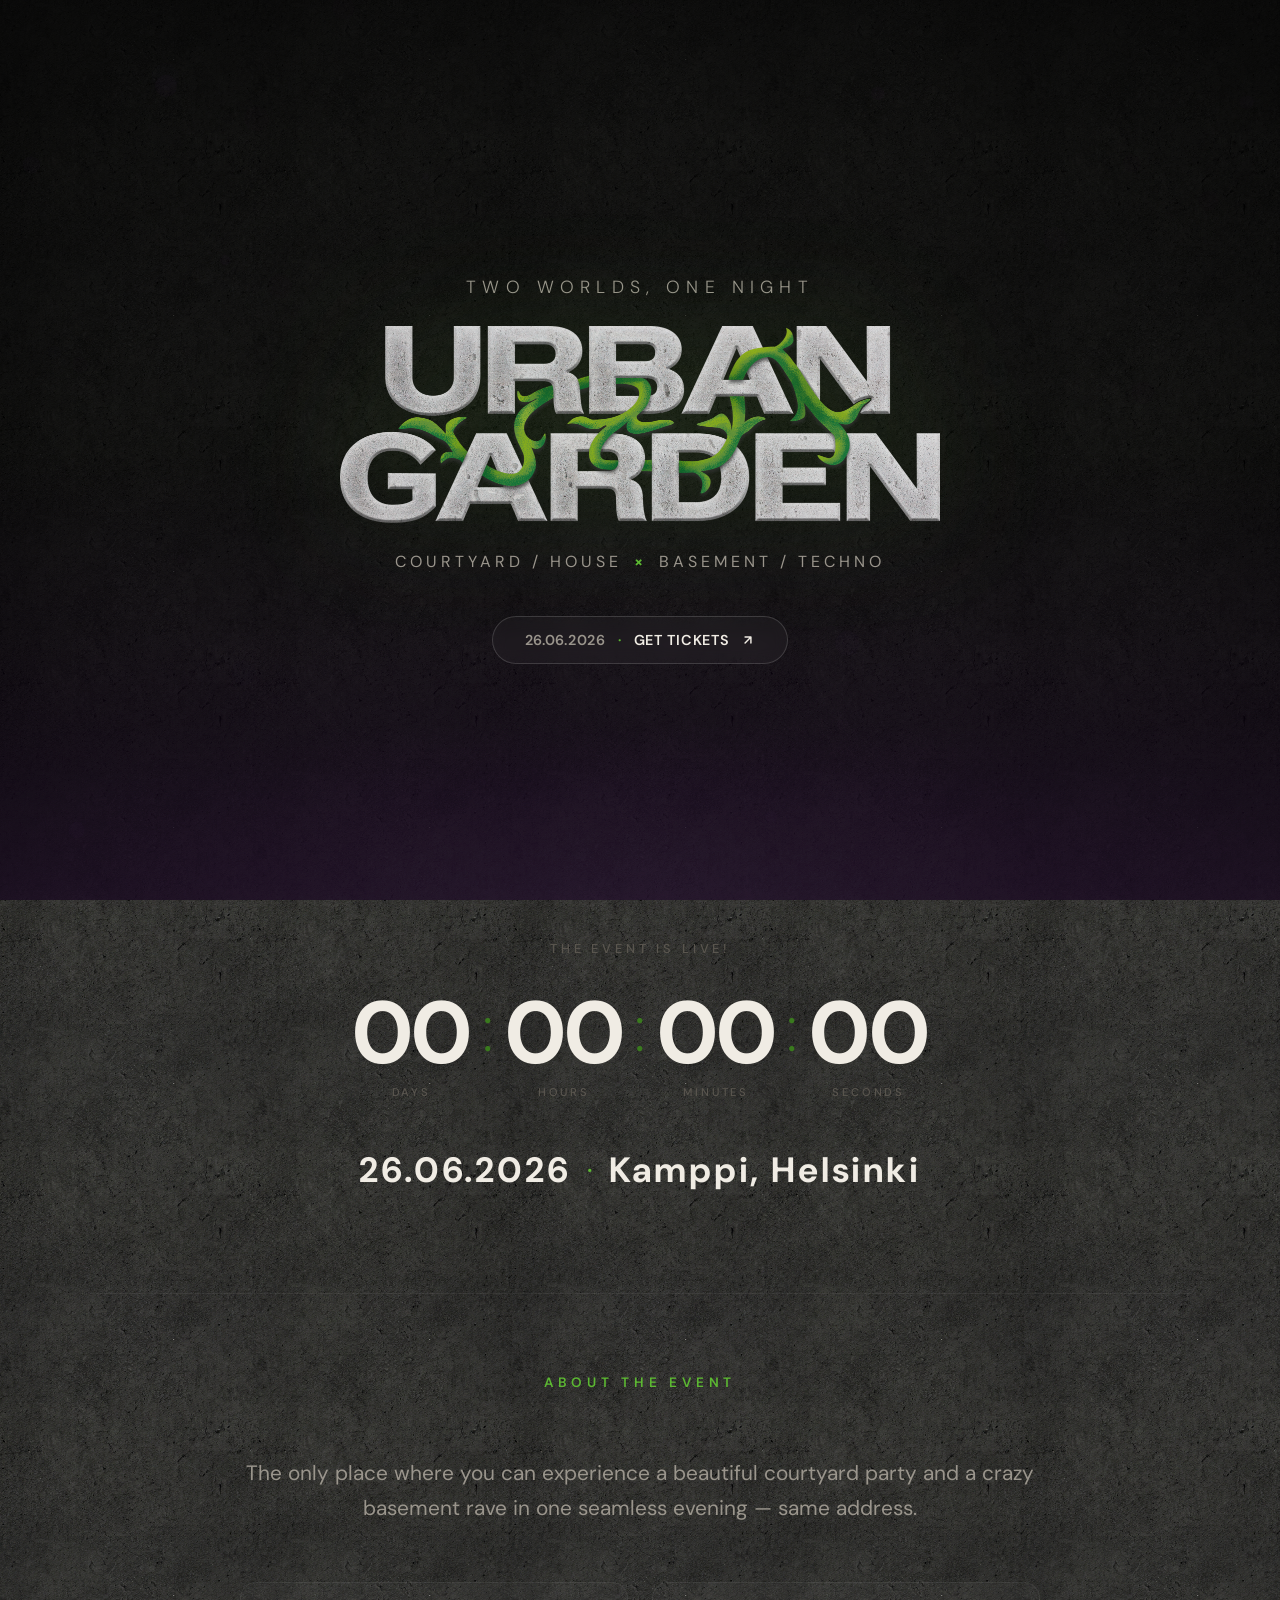
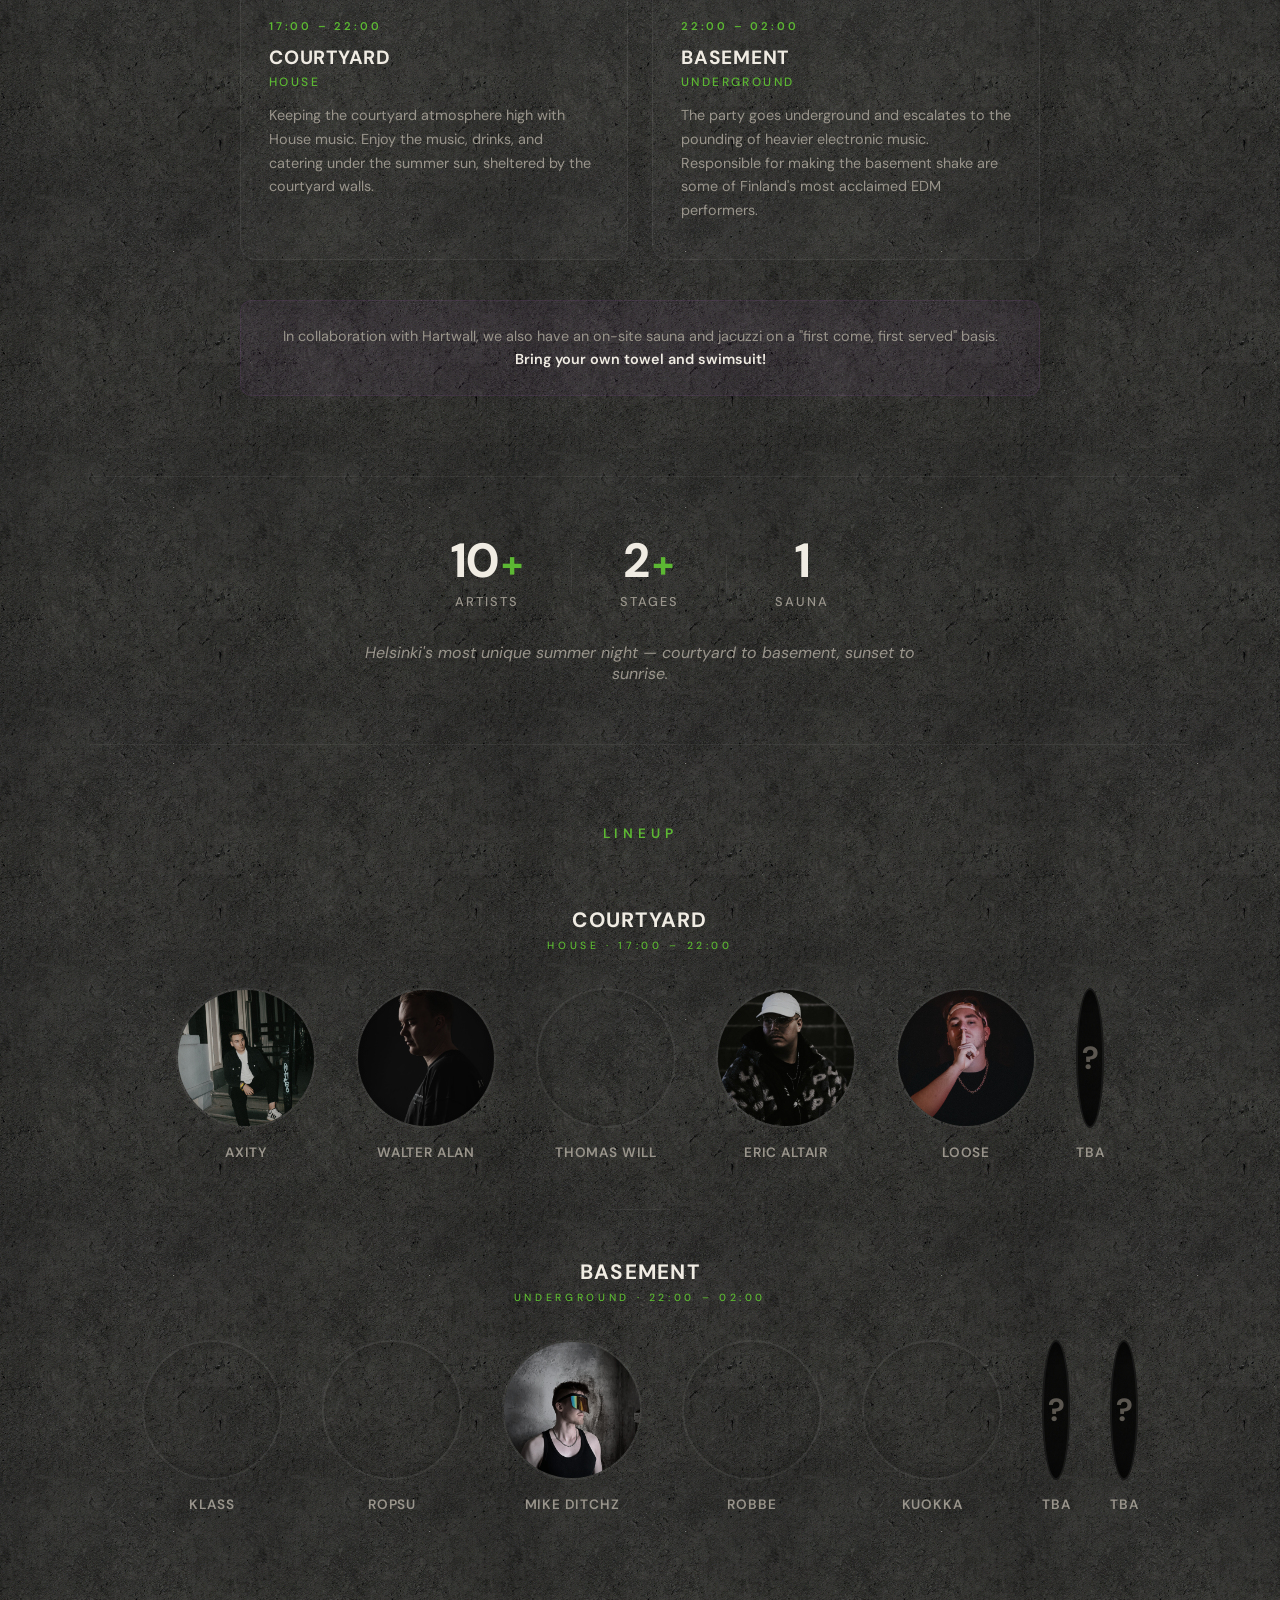
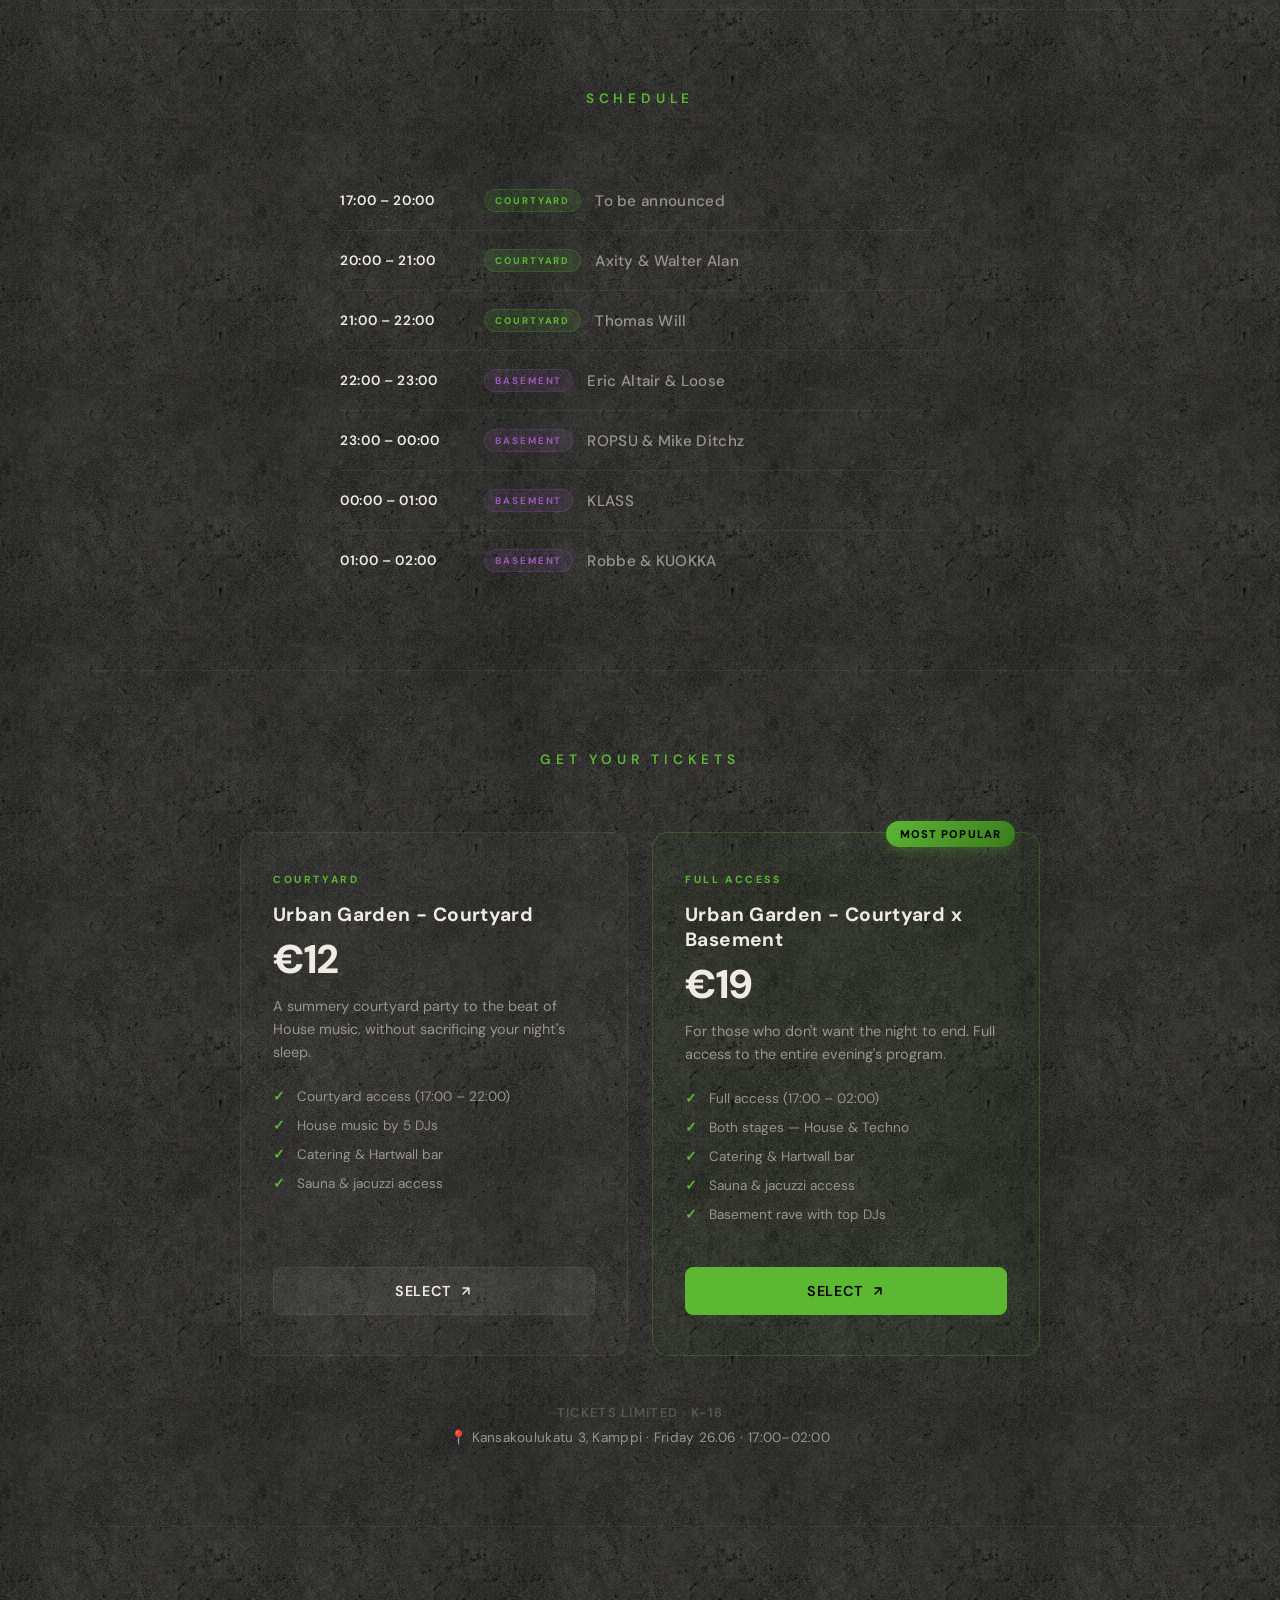
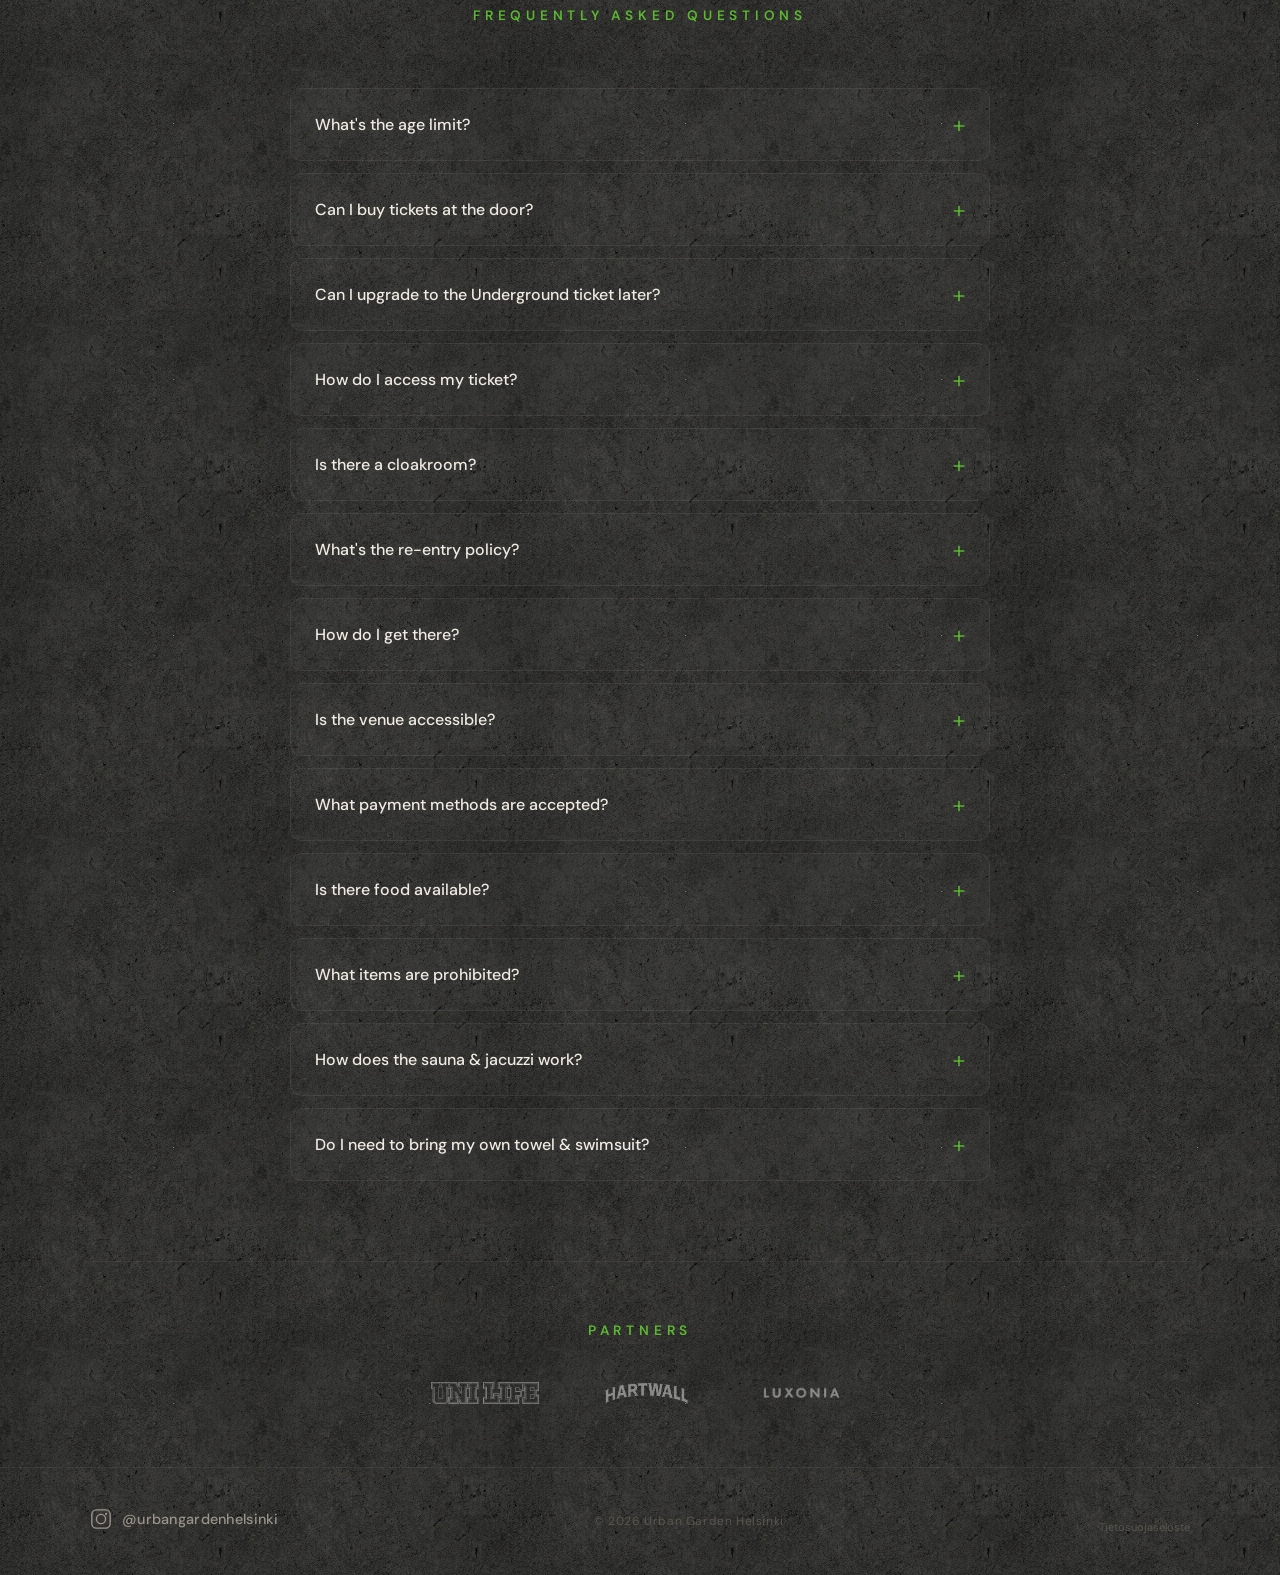
==== commit 3f8326bd: "Add TBA artists and Early Bird timer" ====
--- a/index.html
+++ b/index.html
@@ -73,10 +73,10 @@
 </head>
 <body>
 
-  <a href="#tickets" class="top-announcement-bar" id="top-announcement-bar" style="display: none;">
+  <a href="#tickets" class="top-announcement-bar" id="top-announcement-bar">
     <div class="announcement-content">
-      <span class="announcement-badge">⚡ FLASH SALE</span>
-      <span class="announcement-text"><span class="lang-en">Buy two, save €8! Ends in:</span><span class="lang-fi">Osta kaksi, säästä 8 €! Päättyy:</span> <span id="flash-countdown" class="flash-timer">00:00:00:00</span></span>
+      <span class="announcement-badge">⏳ EARLY BIRD</span>
+      <span class="announcement-text"><span class="lang-en">Prices increase in:</span><span class="lang-fi">Hinnat nousevat:</span> <span id="flash-countdown" class="flash-timer">00:00:00:00</span></span>
       <span class="announcement-arrow">➔</span>
     </div>
   </a>
@@ -253,6 +253,10 @@
           </div>
           <span class="artist-card-name">Loose</span>
         </a>
+        <div class="artist-card" style="cursor: default; pointer-events: none;">
+          <div class="artist-photo-wrap artist-photo-tba">?</div>
+          <span class="artist-card-name">TBA</span>
+        </div>
       </div>
     </div>
 
@@ -293,10 +297,16 @@
           </div>
           <span class="artist-card-name">KUOKKA</span>
         </a>
-      </div>
-    </div>
-
-    <p class="lineup-more">+ More artists to be announced</p>
+        <div class="artist-card" style="cursor: default; pointer-events: none;">
+          <div class="artist-photo-wrap artist-photo-tba">?</div>
+          <span class="artist-card-name">TBA</span>
+        </div>
+        <div class="artist-card" style="cursor: default; pointer-events: none;">
+          <div class="artist-photo-wrap artist-photo-tba">?</div>
+          <span class="artist-card-name">TBA</span>
+        </div>
+      </div>
+    </div>
   </section>
 
   <!-- Schedule Section -->
--- a/style.css
+++ b/style.css
@@ -749,6 +749,27 @@
   transform: scale(1.08);
 }
 
+.artist-photo-tba {
+  width: 100%;
+  height: 100%;
+  display: flex;
+  align-items: center;
+  justify-content: center;
+  background-color: var(--bg-card);
+  background-image: url('assets/concrete-bg.png');
+  background-size: 200px;
+  background-blend-mode: overlay;
+  color: var(--text-dim);
+  font-size: 2rem;
+  font-weight: 700;
+  transition: color 0.4s ease, transform 0.4s ease;
+}
+
+.artist-card:hover .artist-photo-tba {
+  color: var(--accent-green);
+  transform: scale(1.08);
+}
+
 .artist-card-name {
   font-size: 0.85rem;
   font-weight: 600;
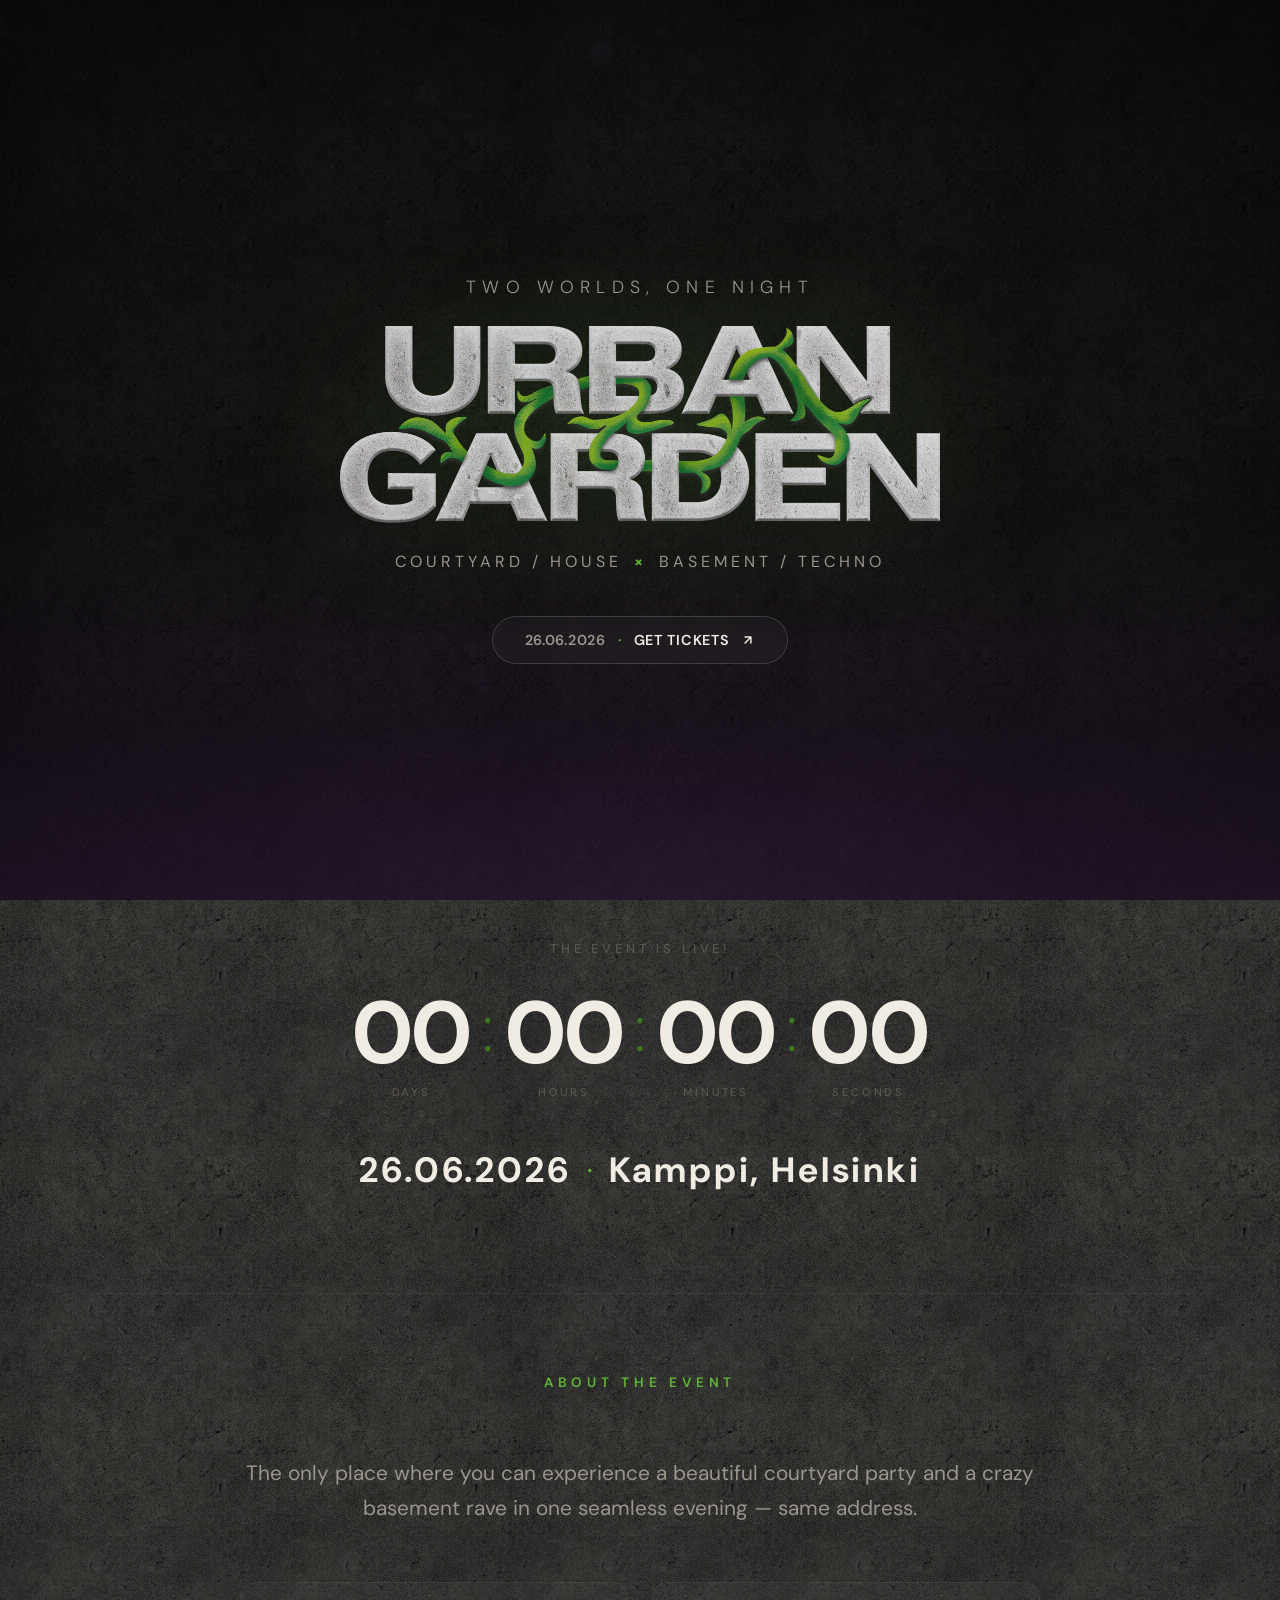
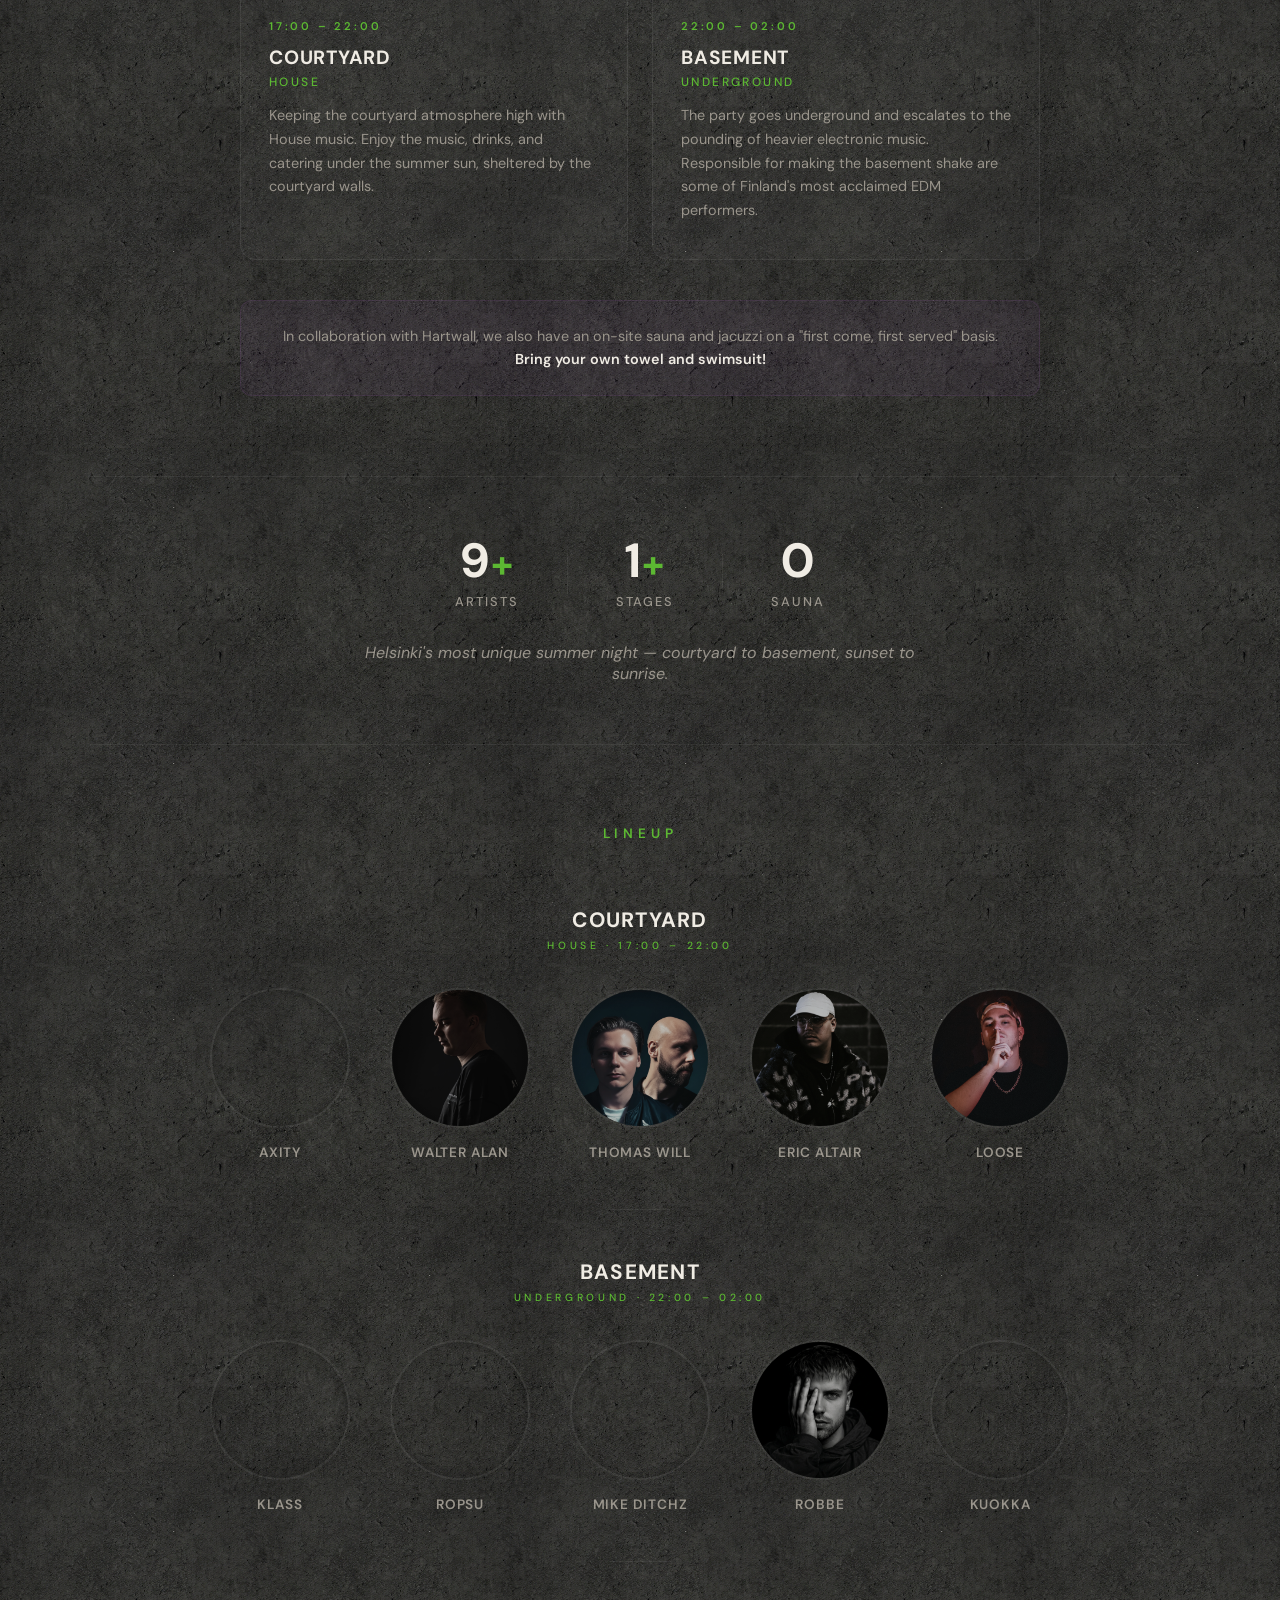
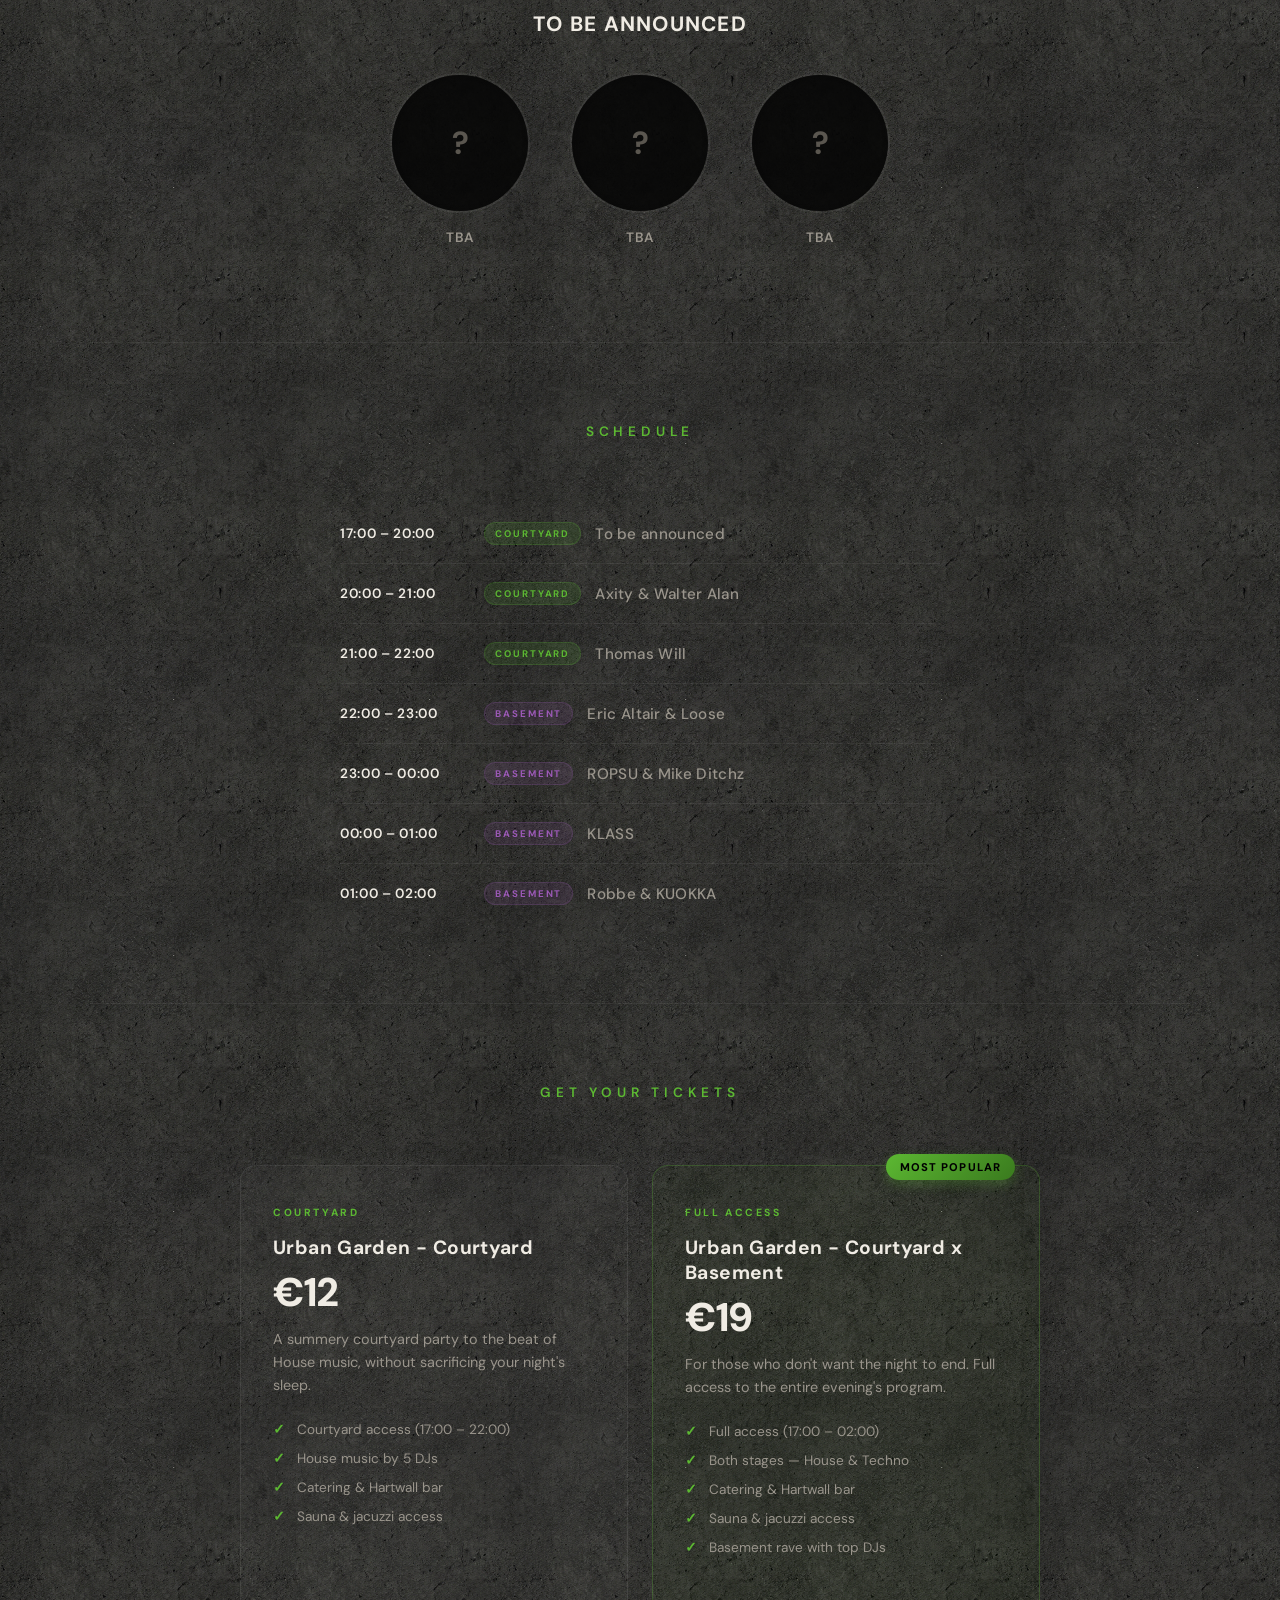
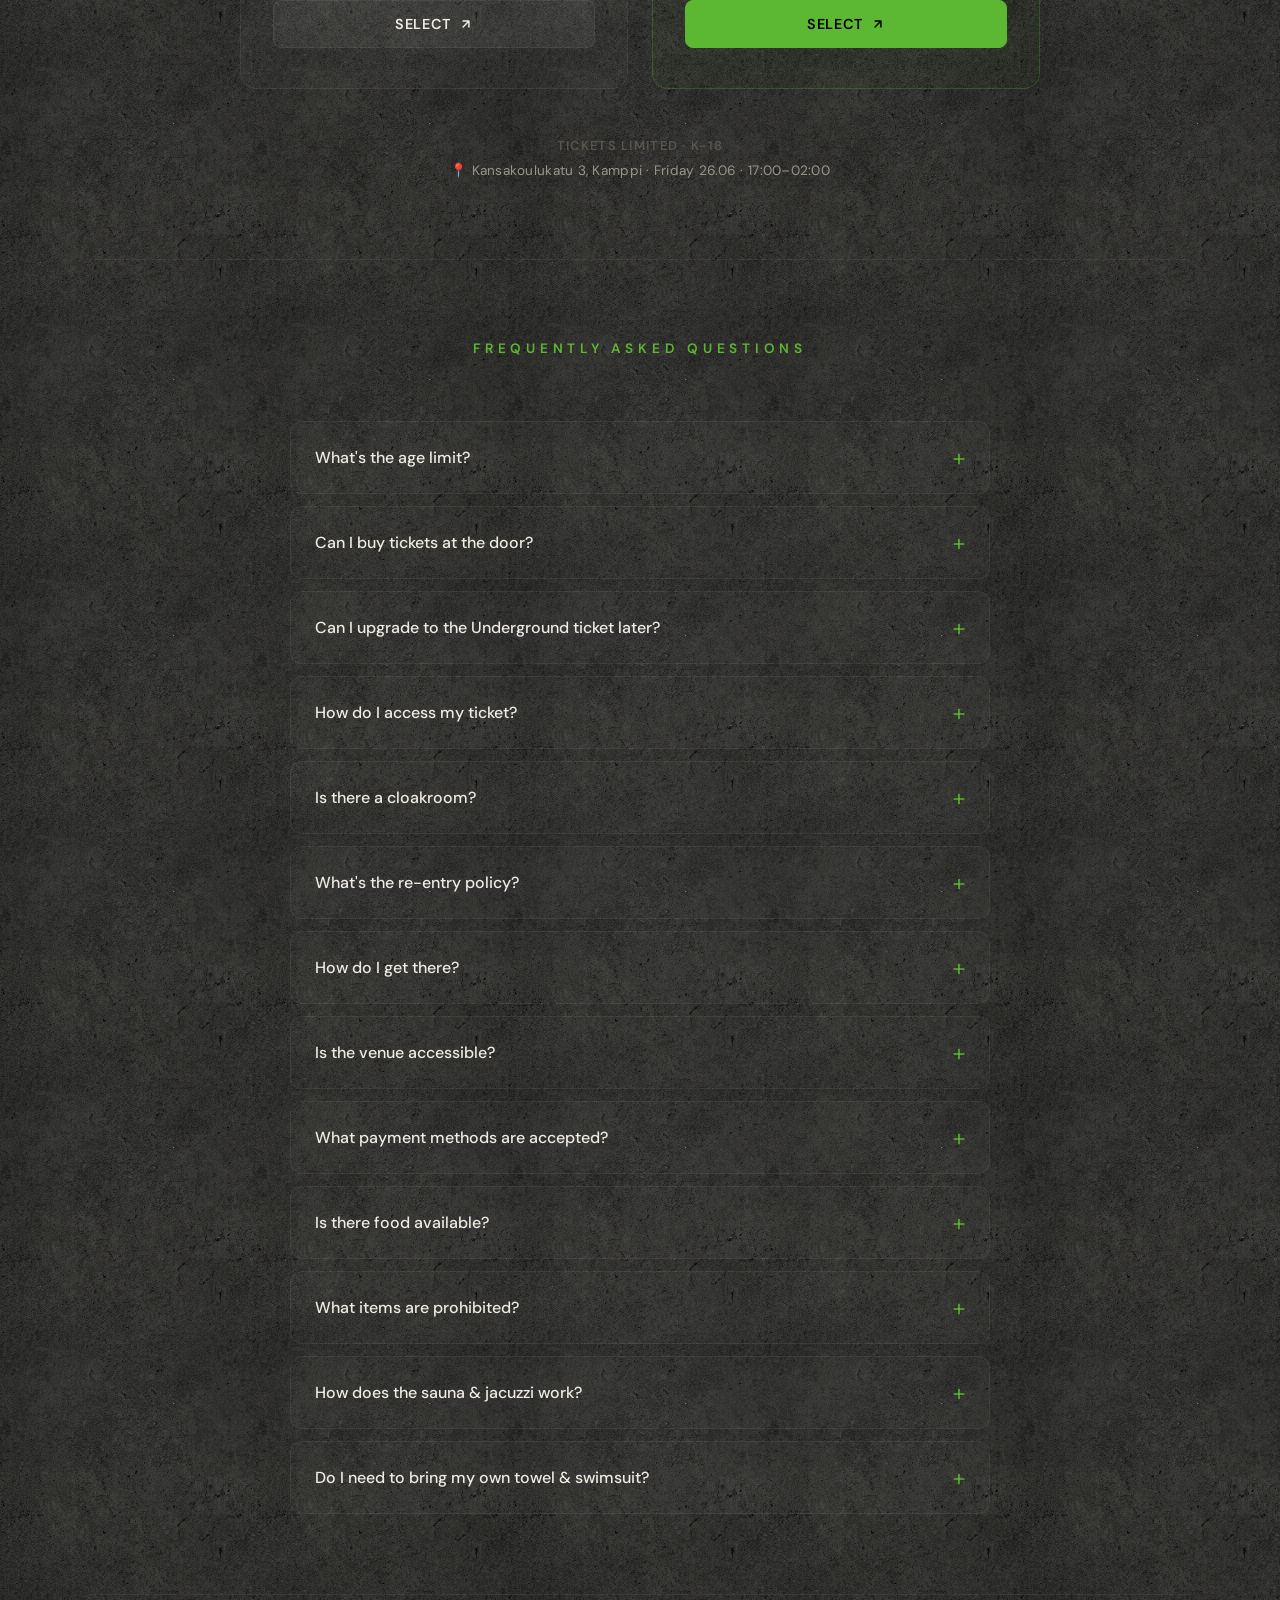
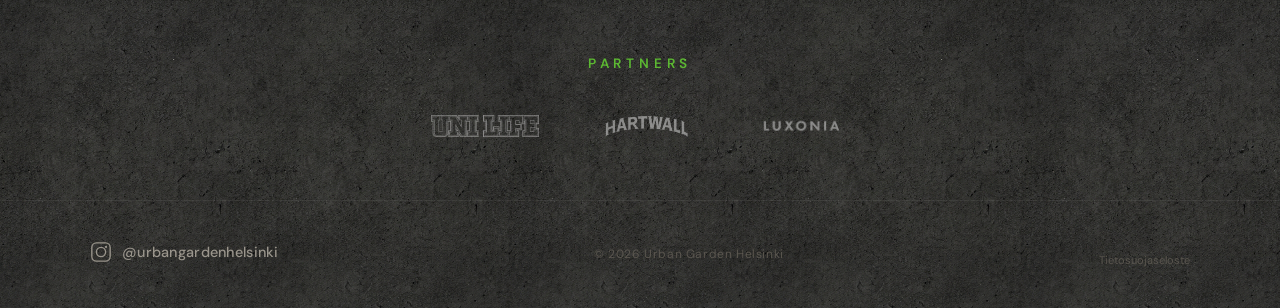
==== commit 0e589509: "Move TBA artists to own category and fix squishing" ====
--- a/index.html
+++ b/index.html
@@ -253,10 +253,6 @@
           </div>
           <span class="artist-card-name">Loose</span>
         </a>
-        <div class="artist-card" style="cursor: default; pointer-events: none;">
-          <div class="artist-photo-wrap artist-photo-tba">?</div>
-          <span class="artist-card-name">TBA</span>
-        </div>
       </div>
     </div>
 
@@ -297,12 +293,32 @@
           </div>
           <span class="artist-card-name">KUOKKA</span>
         </a>
+      </div>
+    </div>
+
+    <!-- Divider -->
+    <div class="stage-divider"></div>
+
+    <!-- Stage: To Be Announced -->
+    <div class="stage-block">
+      <h3 class="stage-heading"><span class="lang-en">To Be Announced</span><span class="lang-fi">Julkistetaan myöhemmin</span></h3>
+      <div class="artist-grid" style="justify-content: center;">
         <div class="artist-card" style="cursor: default; pointer-events: none;">
-          <div class="artist-photo-wrap artist-photo-tba">?</div>
+          <div class="artist-photo-wrap" style="flex-shrink: 0;">
+            <div class="artist-photo-tba">?</div>
+          </div>
           <span class="artist-card-name">TBA</span>
         </div>
         <div class="artist-card" style="cursor: default; pointer-events: none;">
-          <div class="artist-photo-wrap artist-photo-tba">?</div>
+          <div class="artist-photo-wrap" style="flex-shrink: 0;">
+            <div class="artist-photo-tba">?</div>
+          </div>
+          <span class="artist-card-name">TBA</span>
+        </div>
+        <div class="artist-card" style="cursor: default; pointer-events: none;">
+          <div class="artist-photo-wrap" style="flex-shrink: 0;">
+            <div class="artist-photo-tba">?</div>
+          </div>
           <span class="artist-card-name">TBA</span>
         </div>
       </div>
